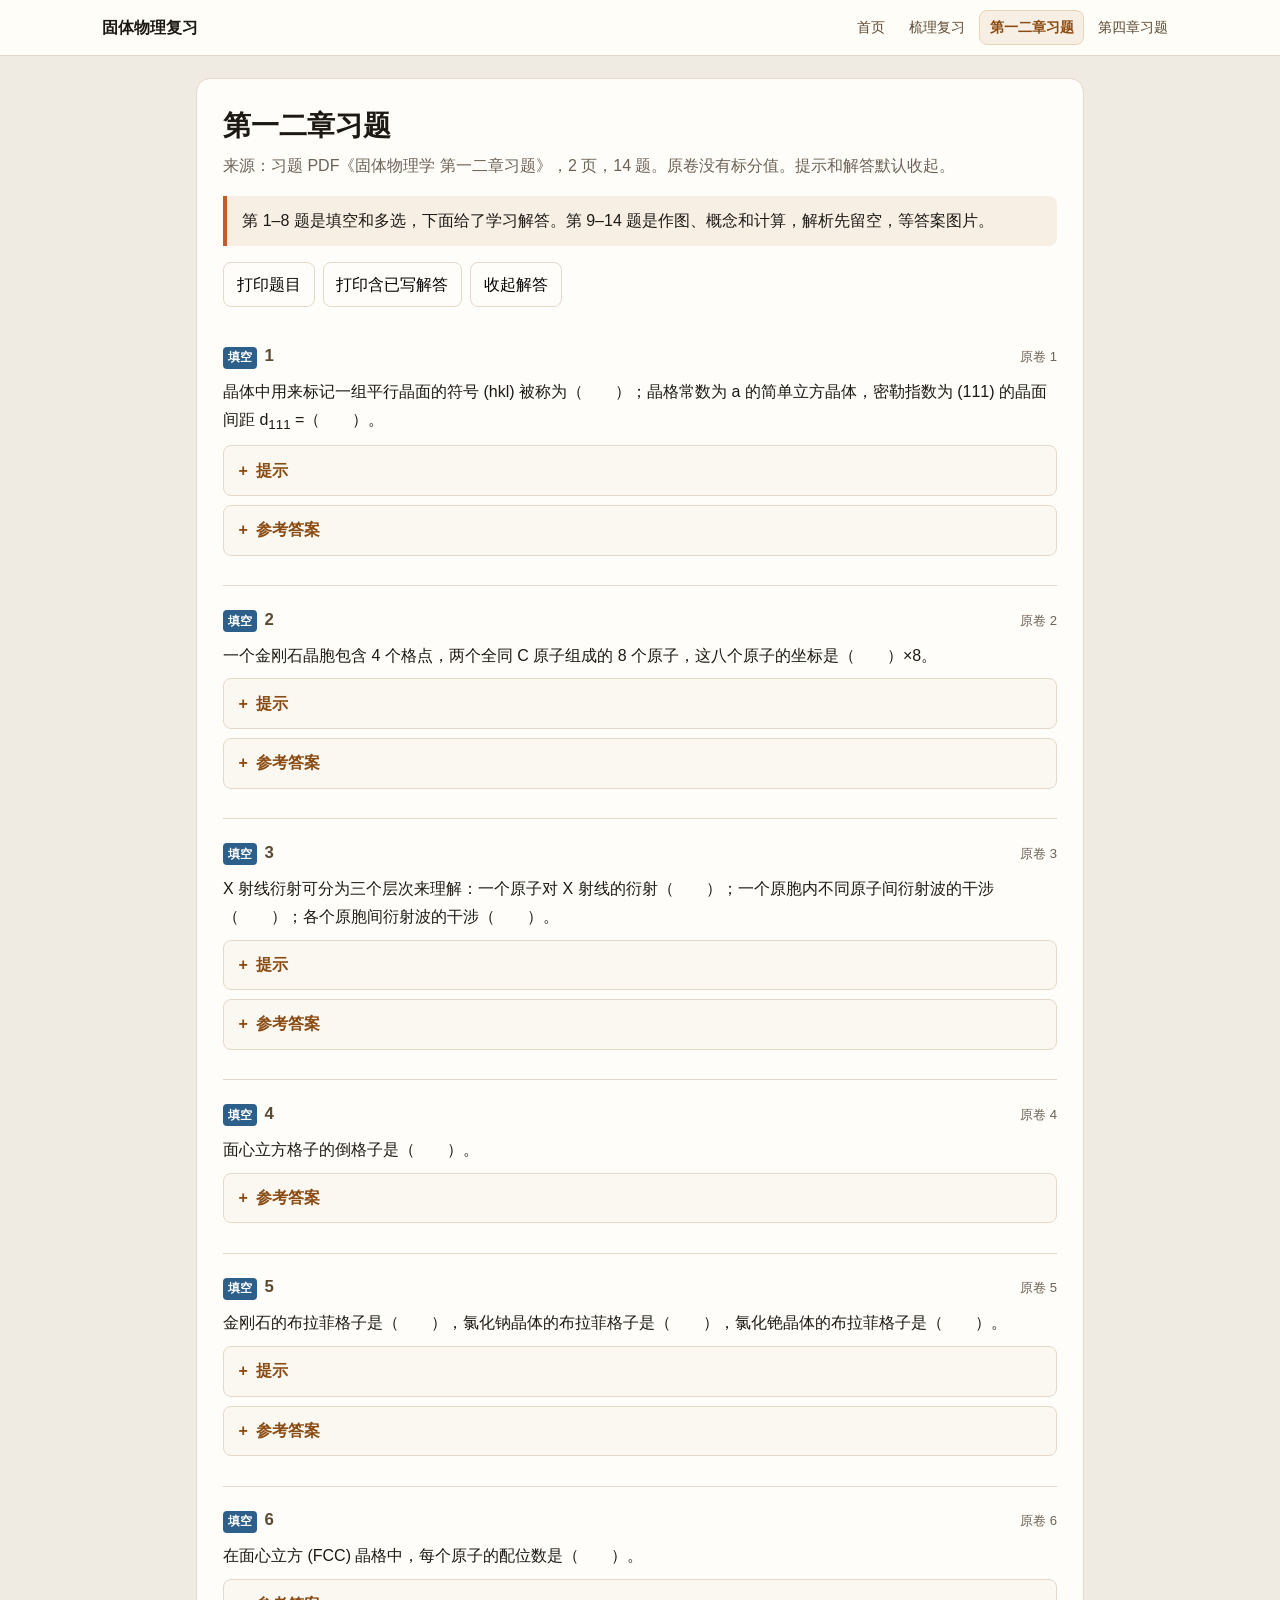
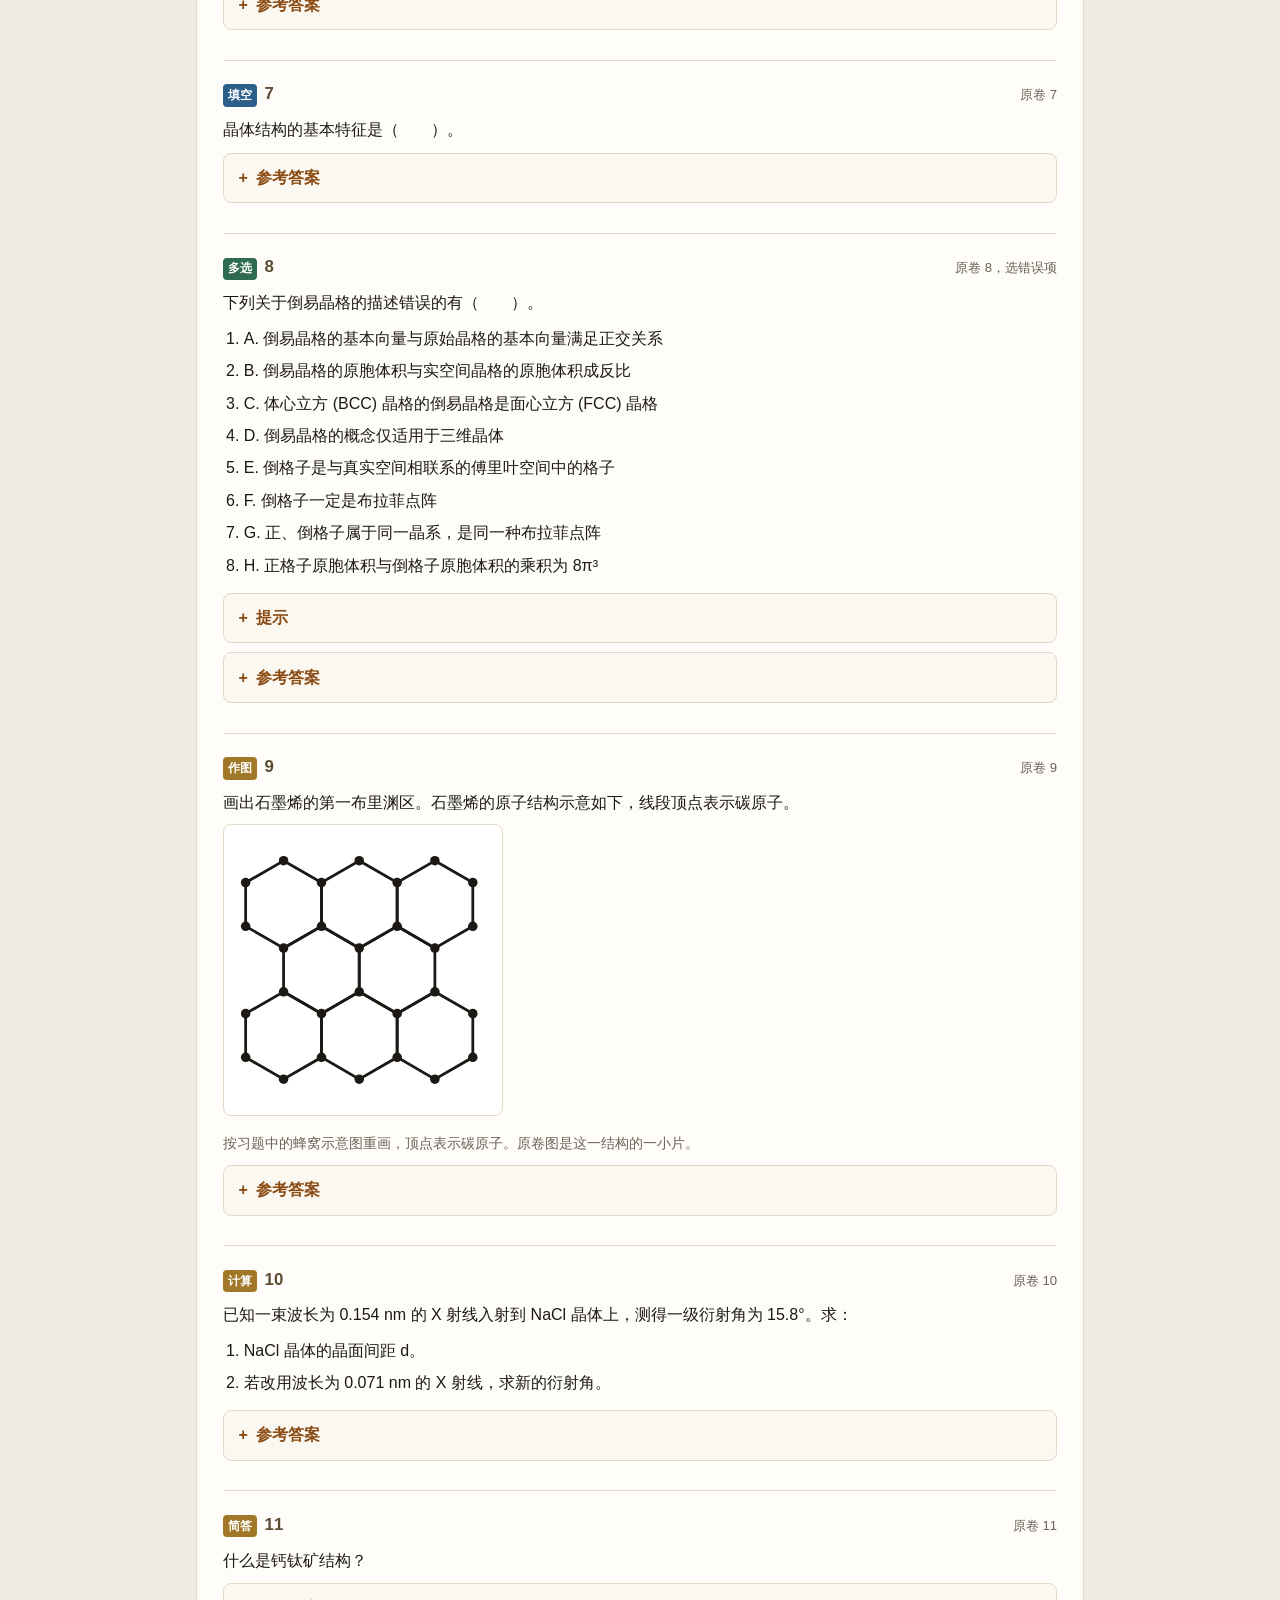
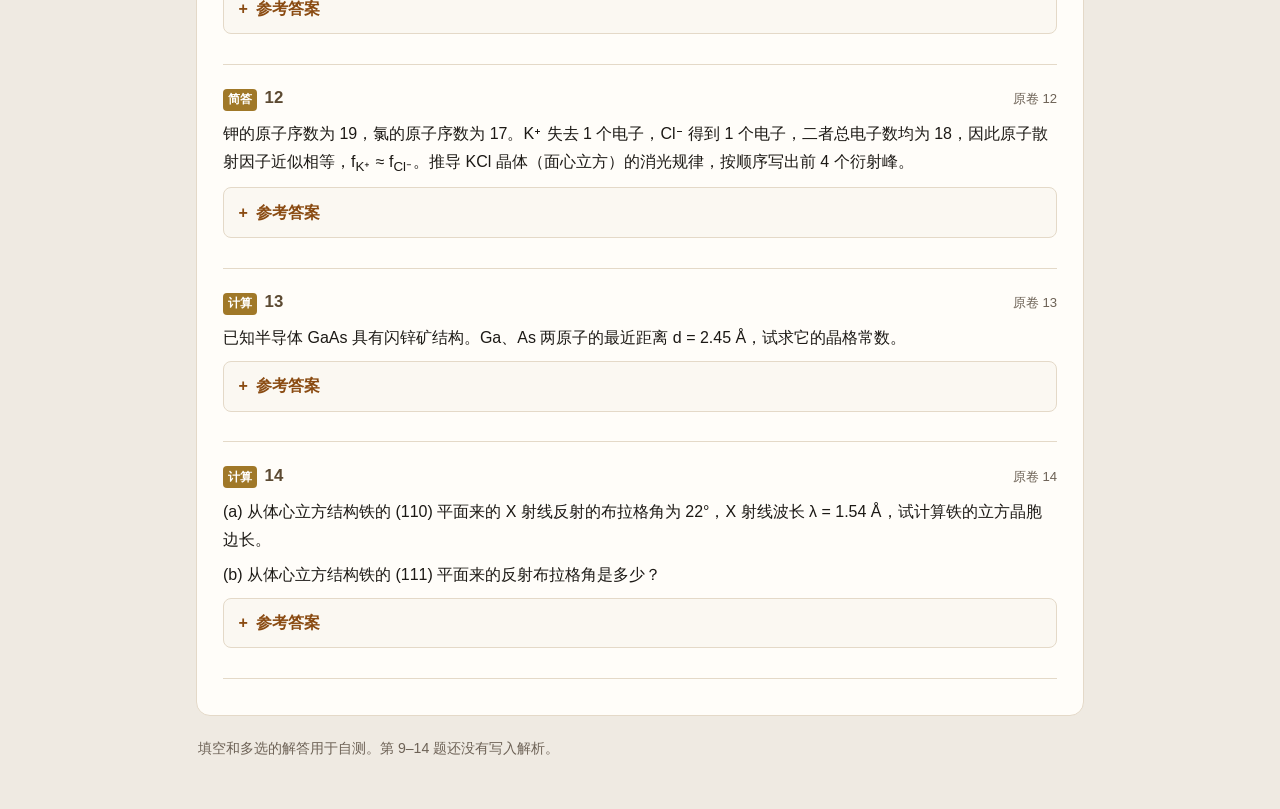
==== ex-ch12.html @ 38411bad "Add solid-state review notes and the transcribed exercise pages. Co-authored-by: Cursor <cursoragent" ====
<!DOCTYPE html>
<html lang="zh-CN">
<head>
  <meta charset="utf-8">
  <meta name="viewport" content="width=device-width, initial-scale=1">
  <title>第一二章习题 · 固体物理</title>
  <link rel="stylesheet" href="assets/site.css">
</head>
<body>
<header class="site-top" id="siteTop">
  <div class="site-top-inner">
    <a class="site-brand" href="index.html">固体物理复习</a>
    <button type="button" class="site-menu-btn" aria-expanded="false" aria-controls="siteLinks">菜单</button>
    <nav class="site-links" id="siteLinks" aria-label="站点导航">
      <a href="index.html" data-page="index.html">首页</a>
      <a href="review.html" data-page="review.html">梳理复习</a>
      <a href="ex-ch12.html" data-page="ex-ch12.html">第一二章习题</a>
      <a href="ex-ch4.html" data-page="ex-ch4.html">第四章习题</a>
    </nav>
  </div>
</header>
<main class="page">
  <article class="sheet">
    <h1>第一二章习题</h1>
    <p class="muted">来源：习题 PDF《固体物理学 第一二章习题》，2 页，14 题。原卷没有标分值。提示和解答默认收起。</p>
    <div class="note">第 1–8 题是填空和多选，下面给了学习解答。第 9–14 题是作图、概念和计算，解析先留空，等答案图片。</div>
    <div class="exam-actions">
      <button type="button" data-print="questions">打印题目</button>
      <button type="button" data-print="solutions">打印含已写解答</button>
      <button type="button" data-close-reveals>收起解答</button>
    </div>

    <section class="question" id="q1">
      <h3><span class="tag f">填空</span> 1 <small>原卷 1</small></h3>
      <p>晶体中用来标记一组平行晶面的符号 (hkl) 被称为（　　）；晶格常数为 a 的简单立方晶体，密勒指数为 (111) 的晶面间距 d<sub>111</sub> =（　　）。</p>
      <details class="reveal"><summary>提示</summary><div class="reveal-body"><p>立方晶面间距用晶格常数和三个指数的平方和。简单立方不要套面心、体心的消光条件。</p></div></details>
      <details class="reveal"><summary>参考答案</summary><div class="reveal-body">
        <p><strong>密勒指数；</strong> a/√3。</p>
        <p>立方晶胞中 d<sub>hkl</sub> = a / √(h²+k²+l²)。(111) 给出 d<sub>111</sub> = a/√3。第二章课件把倒格矢长度写成 |K<sub>h</sub>| = 2π/d，立方倒格子基矢大小为 2π/a，两者一致。</p>
        <p>依据：第二章 PDF 第 20、72 页；晶面指数名称见第 70 页要点。</p>
      </div></details>
    </section>

    <section class="question" id="q2">
      <h3><span class="tag f">填空</span> 2 <small>原卷 2</small></h3>
      <p>一个金刚石晶胞包含 4 个格点，两个全同 C 原子组成的 8 个原子，这八个原子的坐标是（　　）×8。</p>
      <details class="reveal"><summary>提示</summary><div class="reveal-body"><p>先写面心立方的 4 个阵点，再把每个阵点加上基元 (1/4, 1/4, 1/4)。坐标用晶格常数 a 作单位。</p></div></details>
      <details class="reveal"><summary>参考答案</summary><div class="reveal-body">
        <p>以立方晶胞边长 a 为单位：</p>
        <p class="eq">(0,0,0)，(0, 1/2, 1/2)，(1/2, 0, 1/2)，(1/2, 1/2, 0)，<br>(1/4, 1/4, 1/4)，(1/4, 3/4, 3/4)，(3/4, 1/4, 3/4)，(3/4, 3/4, 1/4)</p>
        <p>前四个是面心立方的 4 个格点，后四个是同一套格点各加上基元 (1/4, 1/4, 1/4)。顺序可以调换。课件写明金刚石晶胞含 8 个原子，布拉菲格子是面心立方。</p>
        <p>依据：第二章 PDF 第 61、64、70 页。</p>
      </div></details>
    </section>

    <section class="question" id="q3">
      <h3><span class="tag f">填空</span> 3 <small>原卷 3</small></h3>
      <p>X 射线衍射可分为三个层次来理解：一个原子对 X 射线的衍射（　　）；一个原胞内不同原子间衍射波的干涉（　　）；各个原胞间衍射波的干涉（　　）。</p>
      <details class="reveal"><summary>提示</summary><div class="reveal-body"><p>对照第二章后两节的标题：先是单个原子，再是原胞内部，最后才是整套格子是否满足衍射条件。</p></div></details>
      <details class="reveal"><summary>参考答案</summary><div class="reveal-body">
        <p><strong>原子散射因子；几何结构因子；劳厄条件（衍射条件）。</strong></p>
        <p>一个原子里电子云的相干散射归到原子散射因子。原胞里几个原子的相位差归到几何结构因子。只有散射波矢改变量等于某个倒格矢时，各原胞才干涉加强，这就是劳厄条件 k − k<sub>0</sub> = K<sub>h</sub>。</p>
        <p>依据：第二章 PDF 第 2、36–47、48 页起。</p>
      </div></details>
    </section>

    <section class="question" id="q4">
      <h3><span class="tag f">填空</span> 4 <small>原卷 4</small></h3>
      <p>面心立方格子的倒格子是（　　）。</p>
      <details class="reveal"><summary>参考答案</summary><div class="reveal-body">
        <p><strong>体心立方。</strong> 课件直接写：面心立方的倒格子是体心立方，第一布里渊区是截角八面体；反过来，体心立方的倒格子是面心立方。</p>
        <p>依据：第二章 PDF 第 15、32–33 页。</p>
      </div></details>
    </section>

    <section class="question" id="q5">
      <h3><span class="tag f">填空</span> 5 <small>原卷 5</small></h3>
      <p>金刚石的布拉菲格子是（　　），氯化钠晶体的布拉菲格子是（　　），氯化铯晶体的布拉菲格子是（　　）。</p>
      <details class="reveal"><summary>提示</summary><div class="reveal-body"><p>问的是平移格子，不是晶胞里有几种原子。氯化铯中心和顶角不是同一种离子。</p></div></details>
      <details class="reveal"><summary>参考答案</summary><div class="reveal-body">
        <p><strong>面心立方；面心立方；简单立方。</strong></p>
        <p>金刚石和闪锌矿的布拉菲格子都是面心立方，基元含两个原子。NaCl 课件标为面心立方型。CsCl 课件标为简单立方型：顶角一种离子、中心另一种离子，不能写成体心立方布拉菲格子。</p>
        <p>依据：第二章 PDF 第 61、70 页。</p>
      </div></details>
    </section>

    <section class="question" id="q6">
      <h3><span class="tag f">填空</span> 6 <small>原卷 6</small></h3>
      <p>在面心立方 (FCC) 晶格中，每个原子的配位数是（　　）。</p>
      <details class="reveal"><summary>参考答案</summary><div class="reveal-body">
        <p><strong>12。</strong> 要点清单把需要记住的配位数列为 12、8、6、4、3、2。面心立方最近邻是 12，体心立方是 8，简单立方是 6，金刚石是 4。</p>
        <p>依据：第二章 PDF 第 69 页。</p>
      </div></details>
    </section>

    <section class="question" id="q7">
      <h3><span class="tag f">填空</span> 7 <small>原卷 7</small></h3>
      <p>晶体结构的基本特征是（　　）。</p>
      <details class="reveal"><summary>参考答案</summary><div class="reveal-body">
        <p><strong>周期性</strong>（原子排列的长程有序）。课件要点把「晶格的周期性」单列，并把结构写成：晶体结构 = 布拉菲格子 + 基元。空里要填的特征是周期性；后一式是结构怎么拆，不代替这个空。</p>
        <p>依据：第二章 PDF 第 69 页。</p>
      </div></details>
    </section>

    <section class="question" id="q8">
      <h3><span class="tag c">多选</span> 8 <small>原卷 8，选错误项</small></h3>
      <p>下列关于倒易晶格的描述错误的有（　　）。</p>
      <ol class="opts">
        <li>A. 倒易晶格的基本向量与原始晶格的基本向量满足正交关系</li>
        <li>B. 倒易晶格的原胞体积与实空间晶格的原胞体积成反比</li>
        <li>C. 体心立方 (BCC) 晶格的倒易晶格是面心立方 (FCC) 晶格</li>
        <li>D. 倒易晶格的概念仅适用于三维晶体</li>
        <li>E. 倒格子是与真实空间相联系的傅里叶空间中的格子</li>
        <li>F. 倒格子一定是布拉菲点阵</li>
        <li>G. 正、倒格子属于同一晶系，是同一种布拉菲点阵</li>
        <li>H. 正格子原胞体积与倒格子原胞体积的乘积为 8π³</li>
      </ol>
      <details class="reveal"><summary>提示</summary><div class="reveal-body"><p>先用课件上的五条正倒格子关系把公式题排除，再看「只适用于三维」和「同一种布拉菲点阵」这两句。</p></div></details>
      <details class="reveal"><summary>参考答案</summary><div class="reveal-body">
        <p><strong>D、G。</strong></p>
        <ul>
          <li>A 按课件的说法是对的：两组基矢满足 a<sub>i</sub>·b<sub>j</sub> = 2π δ<sub>ij</sub>，课件称为正交归一关系。它不是要求每一对基矢都几何垂直。</li>
          <li>B 对。Ω* = (2π)³ / Ω，两者成反比。</li>
          <li>C 对。课件写明体心立方的倒格子是面心立方。</li>
          <li>D 错。课件画了一维链和二维正方格子、石墨烯的布里渊区，倒格子不限于三维。</li>
          <li>E 对。课件把倒格子说成晶格在波矢空间里的对应，并写成傅里叶变换关系。</li>
          <li>F 对。课件写每个倒格子都是倒空间里的布拉菲格子。</li>
          <li>G 错。正倒格子属于同一晶系，但布拉菲类型可以不同。面心和体心就互为倒格子，并不是同一种布拉菲点阵。</li>
          <li>H 对。(2π)³ = 8π³，和课件「原胞体积互为倒数，相差 (2π)³」是同一句话。</li>
        </ul>
        <p>依据：第二章 PDF 第 13–18、23–34、72 页。</p>
      </div></details>
    </section>

    <section class="question" id="q9">
      <h3><span class="tag s">作图</span> 9 <small>原卷 9</small></h3>
      <p>画出石墨烯的第一布里渊区。石墨烯的原子结构示意如下，线段顶点表示碳原子。</p>
      <svg class="honeycomb" viewBox="0 0 140 146" role="img" aria-label="蜂窝状碳原子网络示意，顶点是碳原子">
        <g fill="none" stroke="#1c1915" stroke-width="1.4">
          <path d="M30 18 L49.1 29 L49.1 51 L30 62 L10.9 51 L10.9 29 Z"/>
          <path d="M68.1 18 L87.2 29 L87.2 51 L68.1 62 L49.1 51 L49.1 29 Z"/>
          <path d="M106.2 18 L125.3 29 L125.3 51 L106.2 62 L87.2 51 L87.2 29 Z"/>
          <path d="M49.1 51 L68.1 62 L68.1 84 L49.1 95 L30 84 L30 62 Z"/>
          <path d="M87.2 51 L106.2 62 L106.2 84 L87.2 95 L68.1 84 L68.1 62 Z"/>
          <path d="M30 84 L49.1 95 L49.1 117 L30 128 L10.9 117 L10.9 95 Z"/>
          <path d="M68.1 84 L87.2 95 L87.2 117 L68.1 128 L49.1 117 L49.1 95 Z"/>
          <path d="M106.2 84 L125.3 95 L125.3 117 L106.2 128 L87.2 117 L87.2 95 Z"/>
        </g>
        <g fill="#1c1915">
          <circle cx="30" cy="18" r="2.4"/><circle cx="68.1" cy="18" r="2.4"/><circle cx="106.2" cy="18" r="2.4"/>
          <circle cx="10.9" cy="29" r="2.4"/><circle cx="49.1" cy="29" r="2.4"/><circle cx="87.2" cy="29" r="2.4"/><circle cx="125.3" cy="29" r="2.4"/>
          <circle cx="10.9" cy="51" r="2.4"/><circle cx="49.1" cy="51" r="2.4"/><circle cx="87.2" cy="51" r="2.4"/><circle cx="125.3" cy="51" r="2.4"/>
          <circle cx="30" cy="62" r="2.4"/><circle cx="68.1" cy="62" r="2.4"/><circle cx="106.2" cy="62" r="2.4"/>
          <circle cx="30" cy="84" r="2.4"/><circle cx="68.1" cy="84" r="2.4"/><circle cx="106.2" cy="84" r="2.4"/>
          <circle cx="10.9" cy="95" r="2.4"/><circle cx="49.1" cy="95" r="2.4"/><circle cx="87.2" cy="95" r="2.4"/><circle cx="125.3" cy="95" r="2.4"/>
          <circle cx="10.9" cy="117" r="2.4"/><circle cx="49.1" cy="117" r="2.4"/><circle cx="87.2" cy="117" r="2.4"/><circle cx="125.3" cy="117" r="2.4"/>
          <circle cx="30" cy="128" r="2.4"/><circle cx="68.1" cy="128" r="2.4"/><circle cx="106.2" cy="128" r="2.4"/>
        </g>
      </svg>
      <p class="cap">按习题中的蜂窝示意图重画，顶点表示碳原子。原卷图是这一结构的一小片。</p>
      <details class="reveal"><summary>参考答案</summary><div class="reveal-body"><p class="pending">作图题的解析先留空。你提供答案图片后，再识别并补上第一布里渊区的画法。</p></div></details>
    </section>

    <section class="question" id="q10">
      <h3><span class="tag s">计算</span> 10 <small>原卷 10</small></h3>
      <p>已知一束波长为 0.154 nm 的 X 射线入射到 NaCl 晶体上，测得一级衍射角为 15.8°。求：</p>
      <ol>
        <li>NaCl 晶体的晶面间距 d。</li>
        <li>若改用波长为 0.071 nm 的 X 射线，求新的衍射角。</li>
      </ol>
      <details class="reveal"><summary>参考答案</summary><div class="reveal-body"><p class="pending">简答和计算的解析先留空，等答案图片。</p></div></details>
    </section>

    <section class="question" id="q11">
      <h3><span class="tag s">简答</span> 11 <small>原卷 11</small></h3>
      <p>什么是钙钛矿结构？</p>
      <details class="reveal"><summary>参考答案</summary><div class="reveal-body"><p class="pending">简答解析先留空，等答案图片。要点清单里只把钙钛矿列为需要掌握的结构名称，见梳理复习里的第一、二章清单。</p></div></details>
    </section>

    <section class="question" id="q12">
      <h3><span class="tag s">简答</span> 12 <small>原卷 12</small></h3>
      <p>钾的原子序数为 19，氯的原子序数为 17。K⁺ 失去 1 个电子，Cl⁻ 得到 1 个电子，二者总电子数均为 18，因此原子散射因子近似相等，f<sub>K⁺</sub> ≈ f<sub>Cl⁻</sub>。推导 KCl 晶体（面心立方）的消光规律，按顺序写出前 4 个衍射峰。</p>
      <details class="reveal"><summary>参考答案</summary><div class="reveal-body"><p class="pending">推导题解析先留空，等答案图片。</p></div></details>
    </section>

    <section class="question" id="q13">
      <h3><span class="tag s">计算</span> 13 <small>原卷 13</small></h3>
      <p>已知半导体 GaAs 具有闪锌矿结构。Ga、As 两原子的最近距离 d = 2.45 Å，试求它的晶格常数。</p>
      <details class="reveal"><summary>参考答案</summary><div class="reveal-body"><p class="pending">计算解析先留空，等答案图片。</p></div></details>
    </section>

    <section class="question" id="q14">
      <h3><span class="tag s">计算</span> 14 <small>原卷 14</small></h3>
      <p>(a) 从体心立方结构铁的 (110) 平面来的 X 射线反射的布拉格角为 22°，X 射线波长 λ = 1.54 Å，试计算铁的立方晶胞边长。</p>
      <p>(b) 从体心立方结构铁的 (111) 平面来的反射布拉格角是多少？</p>
      <details class="reveal"><summary>参考答案</summary><div class="reveal-body"><p class="pending">计算解析先留空，等答案图片。</p></div></details>
    </section>
  </article>
</main>
<footer class="site-footer">填空和多选的解答用于自测。第 9–14 题还没有写入解析。</footer>
<script src="assets/site.js"></script>
</body>
</html>
---- assets/site.css ----
:root {
  color-scheme: light;
  --bg: #efeae2;
  --paper: #fffdf9;
  --ink: #1c1915;
  --muted: #6d6256;
  --line: #e4d9c8;
  --accent: #8a4b12;
  --nav-h: 56px;
}

*,
*::before,
*::after { box-sizing: border-box; }

html { scroll-behavior: smooth; }

body {
  margin: 0;
  background: var(--bg);
  color: var(--ink);
  font-family: "Microsoft YaHei", "PingFang SC", "Noto Sans SC", "Hiragino Sans GB", sans-serif;
  line-height: 1.75;
  padding-top: var(--nav-h);
}

a { color: var(--accent); }
img { max-width: 100%; height: auto; }

.site-top {
  position: fixed;
  inset: 0 0 auto 0;
  z-index: 20;
  height: var(--nav-h);
  background: rgba(255, 253, 249, 0.96);
  border-bottom: 1px solid var(--line);
  backdrop-filter: blur(8px);
}

.site-top-inner {
  max-width: 1100px;
  margin: 0 auto;
  height: 100%;
  display: flex;
  align-items: center;
  gap: 8px;
  padding: 0 12px;
}

.site-brand {
  margin-right: auto;
  color: var(--ink);
  font-weight: 700;
  text-decoration: none;
  white-space: nowrap;
}

.site-links { display: flex; gap: 4px; flex-wrap: wrap; justify-content: flex-end; }
.site-links a {
  color: #5c4a32;
  text-decoration: none;
  font-size: 0.88rem;
  padding: 0.3em 0.65em;
  border-radius: 8px;
  border: 1px solid transparent;
}
.site-links a:hover,
.site-links a:focus-visible { background: #f7f1e7; outline: none; }
.site-links a.is-active {
  background: #f8efe4;
  border-color: #e8d4b8;
  color: var(--accent);
  font-weight: 650;
}

.site-menu-btn {
  display: none;
  border: 1px solid var(--line);
  background: var(--paper);
  border-radius: 8px;
  padding: 0.35em 0.7em;
  font: inherit;
  cursor: pointer;
}

.site-footer {
  max-width: 920px;
  margin: 0 auto;
  padding: 8px 18px 48px;
  color: var(--muted);
  font-size: 0.88rem;
}

.hub { max-width: 820px; margin: 0 auto; padding: 28px 16px 48px; }
.hub-card, .sheet {
  background: var(--paper);
  border: 1px solid var(--line);
  border-radius: 14px;
  padding: 28px 26px 36px;
}
.hub h1, .sheet h1 { margin: 0 0 0.4rem; font-size: clamp(1.35rem, 4vw, 1.75rem); line-height: 1.35; }
.lead, .muted { color: var(--muted); }
.hub-grid { display: grid; gap: 12px; margin-top: 1.2rem; }
@media (min-width: 640px) { .hub-grid { grid-template-columns: 1fr 1fr; } }
.hub-link {
  display: block;
  text-decoration: none;
  color: inherit;
  background: #fff;
  border: 1px solid var(--line);
  border-radius: 12px;
  padding: 1rem 1.1rem;
}
.hub-link:hover { border-color: #d4b896; background: #fbf6ea; }
.hub-link strong { display: block; color: var(--accent); margin-bottom: 0.25rem; }
.hub-link span { color: var(--muted); font-size: 0.92rem; }
.note {
  margin: 1rem 0;
  padding: 0.7em 0.95em;
  background: #f8efe4;
  border-left: 4px solid #c45c26;
  border-radius: 0 8px 8px 0;
}
.soft {
  margin: 1rem 0;
  padding: 0.7em 0.95em;
  background: #f7f1e7;
  border-left: 4px solid #c4a574;
  border-radius: 0 8px 8px 0;
}

.page { max-width: 920px; margin: 0 auto; padding: 22px 16px 12px; }
.sheet h2 {
  font-size: 1.22rem;
  margin: 1.6em 0 0.45em;
  padding-bottom: 0.25em;
  border-bottom: 1px solid var(--line);
}
.sheet h3 { font-size: 1.05rem; margin: 1.2em 0 0.35em; color: #5c4a32; }
.sheet p { margin: 0.45em 0; }
.sheet ul, .sheet ol { margin: 0.4em 0 0.8em; padding-left: 1.3em; }
.sheet li { margin: 0.28em 0; }
.toc { display: flex; flex-wrap: wrap; gap: 8px; margin: 0.8em 0 1.2em; }
.toc a {
  text-decoration: none;
  background: #fff;
  border: 1px solid var(--line);
  border-radius: 999px;
  padding: 0.15em 0.75em;
  font-size: 0.9rem;
}
[id] { scroll-margin-top: 72px; }
.eq {
  overflow-x: auto;
  margin: 0.45em 0;
  padding: 0.35em 0.7em;
  background: #fbf8f2;
  border-radius: 8px;
  font-family: "Cambria Math", "STIX Two Math", "Times New Roman", serif;
}
table { border-collapse: collapse; width: 100%; font-size: 0.92rem; margin: 0.6em 0 1em; }
th, td { border-bottom: 1px solid var(--line); padding: 0.55em 0.65em; text-align: left; vertical-align: top; }
th { background: #f7f1e7; color: #5c4a32; }
.table-scroll { overflow-x: auto; }

.exam-actions { display: flex; gap: 8px; flex-wrap: wrap; margin: 0.8em 0 1em; }
.exam-actions button {
  font: inherit;
  border: 1px solid var(--line);
  background: var(--paper);
  border-radius: 8px;
  padding: 0.45em 0.8em;
  cursor: pointer;
}
.question { padding: 1.15em 0 1.3em; border-bottom: 1px solid var(--line); }
.question h3 { display: flex; gap: 8px; align-items: baseline; margin: 0 0 0.45em; }
.question h3 small { margin-left: auto; color: var(--muted); font-weight: 400; font-size: 0.82rem; white-space: nowrap; }
.tag {
  display: inline-block;
  color: #fff;
  border-radius: 4px;
  font-size: 0.75rem;
  padding: 0.05em 0.4em;
  font-weight: 650;
}
.tag.f { background: #2c5f8a; }
.tag.c { background: #2f6b4f; }
.tag.s { background: #a07828; }
.opts { margin: 0.4em 0 0.6em; padding-left: 1.2em; }
.reveal {
  border: 1px solid var(--line);
  border-radius: 8px;
  margin: 0.55em 0;
  background: #fbf8f2;
}
.reveal summary {
  cursor: pointer;
  padding: 0.65em 0.9em;
  color: var(--accent);
  font-weight: 650;
  list-style: none;
}
.reveal summary::-webkit-details-marker { display: none; }
.reveal summary::before { content: "+"; display: inline-block; width: 1.1em; }
.reveal[open] > summary::before { content: "−"; }
.reveal[open] > summary { border-bottom: 1px solid var(--line); }
.reveal-body { padding: 0.35em 1em 0.85em; background: #fffdf9; }
.pending { color: var(--muted); }
.figure { margin: 0.6em 0; }
.figure img { max-width: 420px; background: #fff; border: 1px solid var(--line); border-radius: 8px; }
.honeycomb { width: min(100%, 280px); height: auto; background: #fff; border: 1px solid var(--line); border-radius: 8px; }
.cap { color: var(--muted); font-size: 0.88rem; margin-top: 0.25em; }

@media (max-width: 860px) {
  .site-menu-btn { display: inline-block; }
  .site-links {
    display: none;
    position: absolute;
    top: var(--nav-h);
    left: 0;
    right: 0;
    background: var(--paper);
    border-bottom: 1px solid var(--line);
    flex-direction: column;
    padding: 8px 12px 12px;
  }
  .site-top.open .site-links { display: flex; }
  .hub-card, .sheet { padding: 20px 16px 28px; }
}

@media print {
  body { padding: 0; background: #fff; }
  .site-top, .site-footer, .exam-actions, .toc { display: none !important; }
  .hub, .page { max-width: none; padding: 0; }
  .hub-card, .sheet { border: 0; padding: 0; }
  .reveal { display: none !important; }
  body.print-solutions .reveal { display: block !important; }
  .reveal-body { display: block; }
}
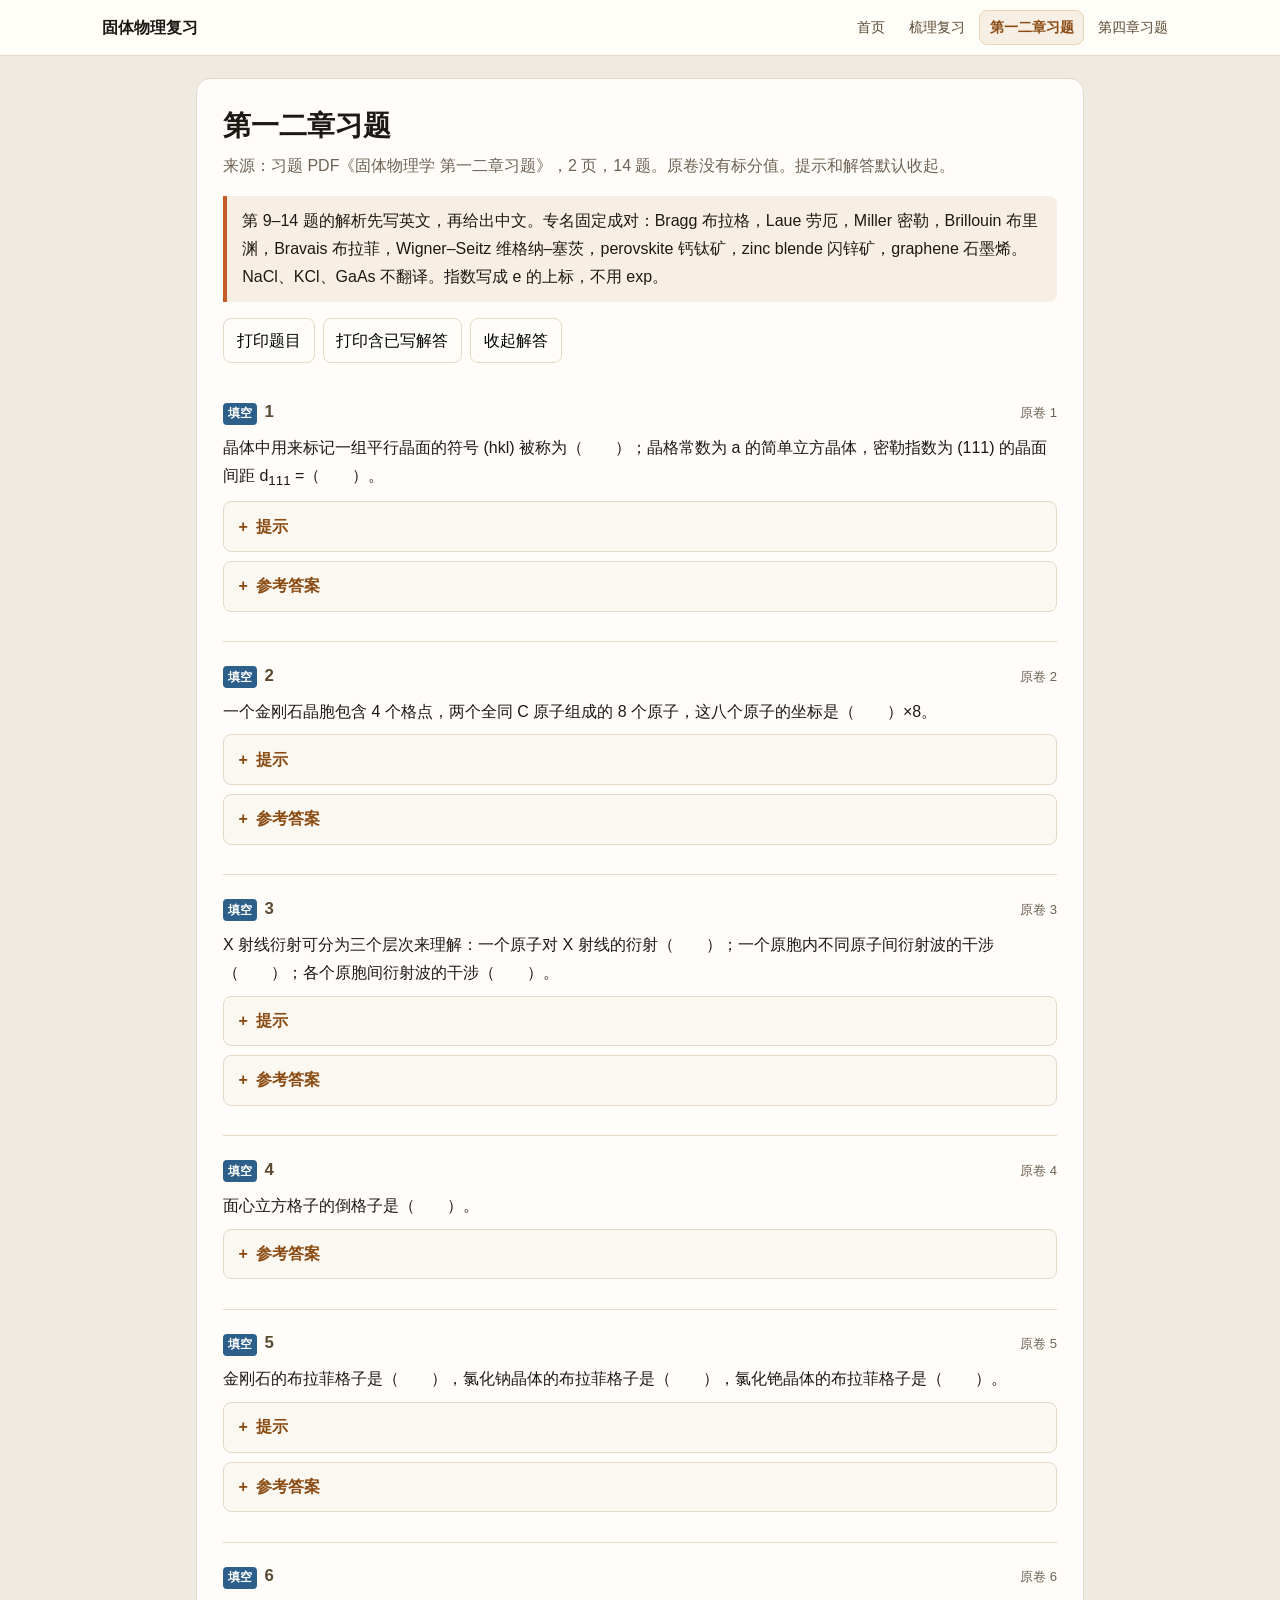
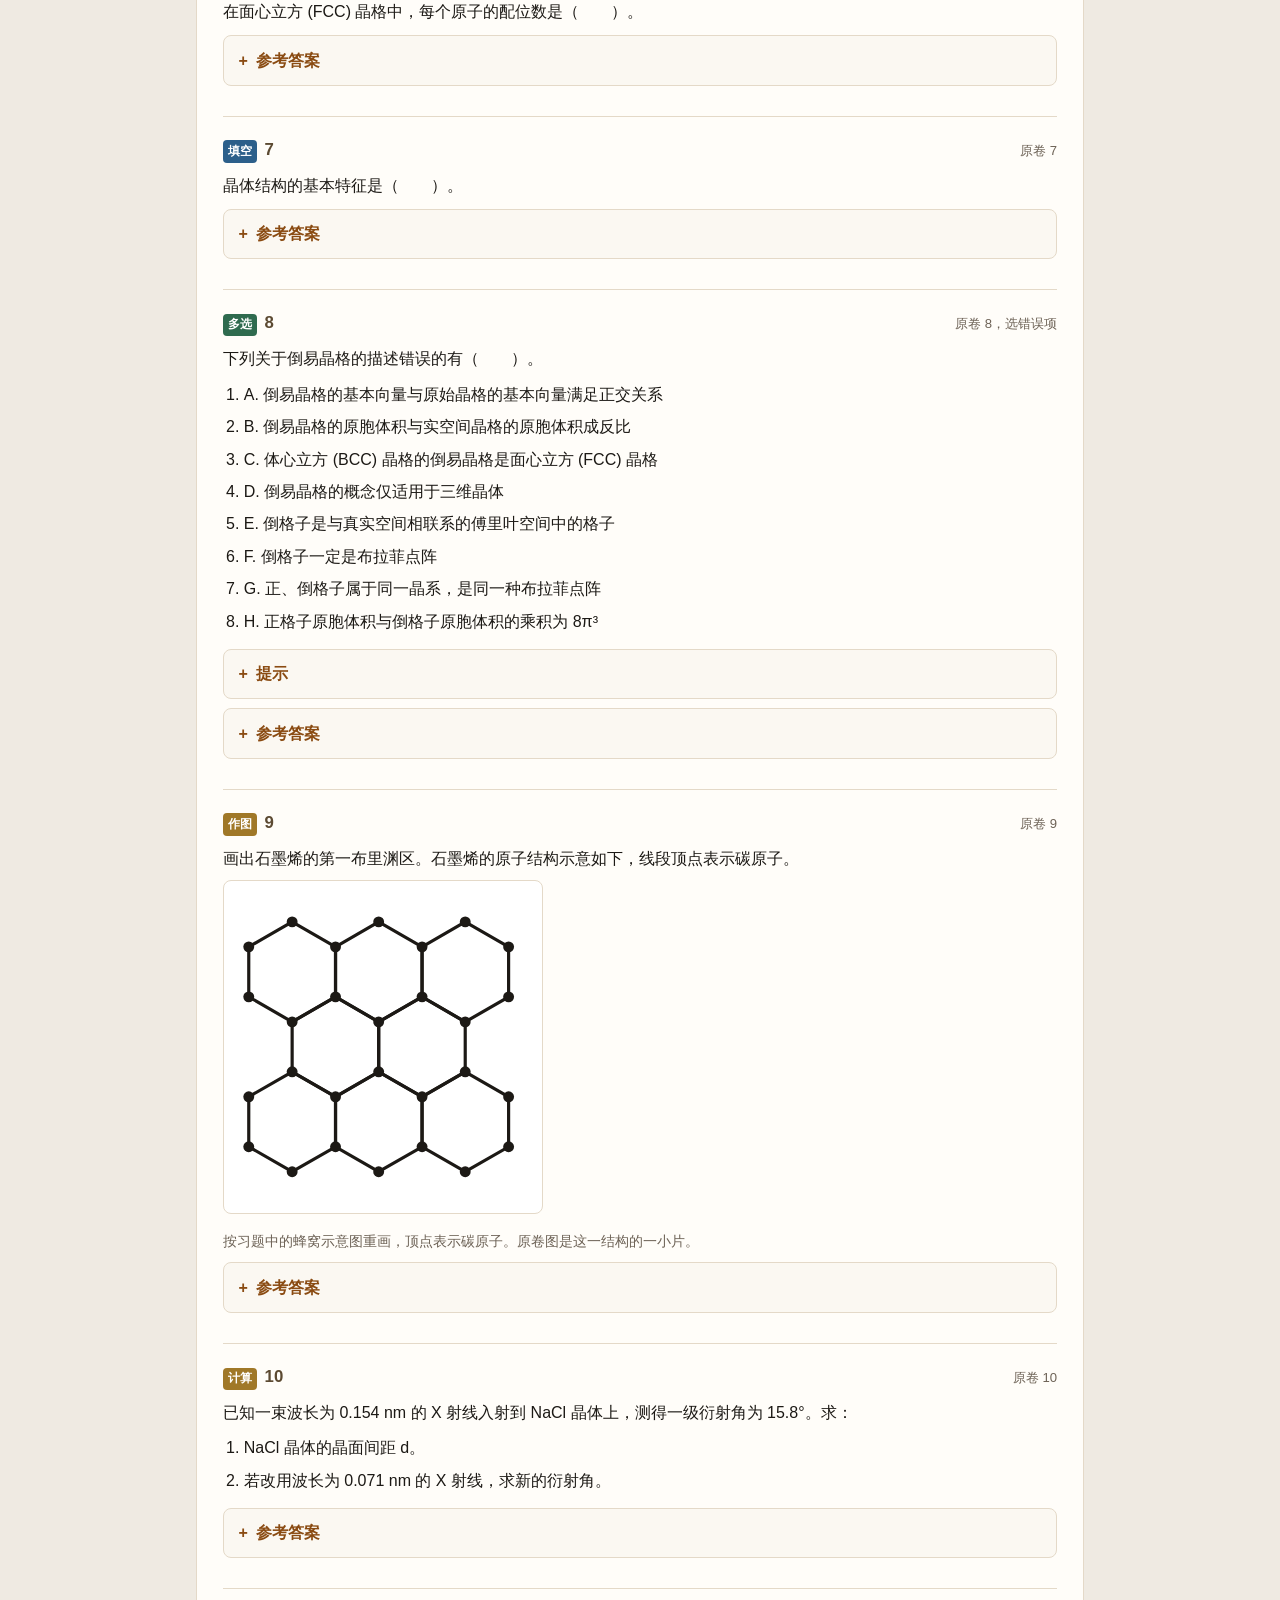
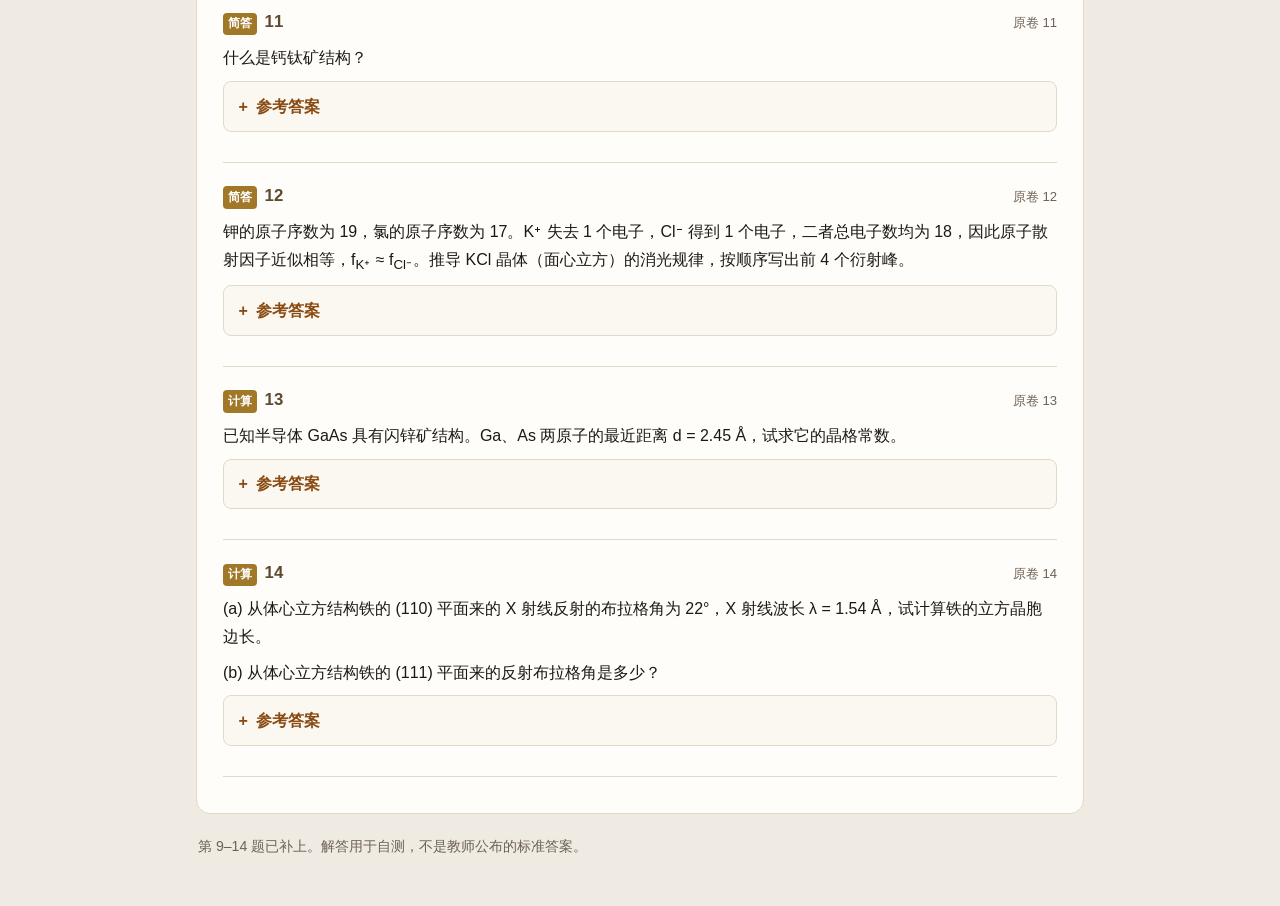
==== commit 52575a91: "Add bilingual solutions for the remaining solid-state exercises. Co-authored-by: Cursor <cursoragent" ====
--- a/ex-ch12.html
+++ b/ex-ch12.html
@@ -23,7 +23,7 @@
   <article class="sheet">
     <h1>第一二章习题</h1>
     <p class="muted">来源：习题 PDF《固体物理学 第一二章习题》，2 页，14 题。原卷没有标分值。提示和解答默认收起。</p>
-    <div class="note">第 1–8 题是填空和多选，下面给了学习解答。第 9–14 题是作图、概念和计算，解析先留空，等答案图片。</div>
+    <div class="note">第 9–14 题的解析先写英文，再给出中文。专名固定成对：Bragg 布拉格，Laue 劳厄，Miller 密勒，Brillouin 布里渊，Bravais 布拉菲，Wigner–Seitz 维格纳–塞茨，perovskite 钙钛矿，zinc blende 闪锌矿，graphene 石墨烯。NaCl、KCl、GaAs 不翻译。指数写成 e 的上标，不用 exp。</div>
     <div class="exam-actions">
       <button type="button" data-print="questions">打印题目</button>
       <button type="button" data-print="solutions">打印含已写解答</button>
@@ -158,7 +158,42 @@
         </g>
       </svg>
       <p class="cap">按习题中的蜂窝示意图重画，顶点表示碳原子。原卷图是这一结构的一小片。</p>
-      <details class="reveal"><summary>参考答案</summary><div class="reveal-body"><p class="pending">作图题的解析先留空。你提供答案图片后，再识别并补上第一布里渊区的画法。</p></div></details>
+      <details class="reveal"><summary>参考答案</summary><div class="reveal-body">
+<svg class="bz-fig" viewBox="0 0 240 220" role="img" aria-label="第一布里渊区：正六边形，中心是 Γ，顶点是 K，边中点是 M">
+  <path d="M196.0 108.0 L158.0 173.8 L82.0 173.8 L44.0 108.0 L82.0 42.2 L158.0 42.2 Z" fill="#fbf6ea" stroke="#1c1915" stroke-width="1.6"/>
+  <circle cx="120" cy="108" r="2.4" fill="#8a4b12"/>
+  <text x="126" y="102" font-size="13" fill="#8a4b12">Γ</text>
+  <circle cx="196.0" cy="108.0" r="2.4" fill="#1c1915"/>
+  <text x="202.0" y="112.0" font-size="13">K</text>
+  <circle cx="177.0" cy="140.9" r="2.4" fill="#1c1915"/>
+  <text x="183.0" y="136.9" font-size="13">M</text>
+</svg>
+<p class="cap">按课件的坐标轴画出的第一布里渊区。Γ 在中心，K 在顶点，M 在边的中点。实空间的六角和这个六边形相差 30°。</p>
+<div class="bilingual"><p class="lang-label">English</p><div class="en"><p>The honeycomb is not itself a Bravais lattice. The slides treat graphene as a two-dimensional triangular lattice, which they also call the simple hexagonal lattice. The primitive cell is the rhombus, or parallelogram, not one hexagon. Each primitive cell contains two carbon atoms.</p>
+<p>Let <span class="math-inline"><math xmlns="http://www.w3.org/1998/Math/MathML" display="inline"><mrow><mi>d</mi></mrow></math></span> be the carbon–carbon distance. The primitive vectors on the slide are</p>
+<div class="math-display"><math xmlns="http://www.w3.org/1998/Math/MathML" display="block"><mrow><mover><mi>a</mi><mo stretchy="true">&#x02192;</mo></mover><mo>&#x0003D;</mo><msqrt><mrow><mn>3</mn></mrow></msqrt><mspace width="0.167em" /><mi>d</mi><mspace width="0.167em" /><mover accent="true"><mi>i</mi><mo>&#x0005E;</mo></mover></mrow></math></div>
+<div class="math-display"><math xmlns="http://www.w3.org/1998/Math/MathML" display="block"><mrow><mover><mi>b</mi><mo stretchy="true">&#x02192;</mo></mover><mo>&#x0003D;</mo><msqrt><mrow><mn>3</mn></mrow></msqrt><mspace width="0.167em" /><mi>d</mi><mrow><mo stretchy="true" fence="true" form="prefix">&#x00028;</mo><mfrac><mn>1</mn><mn>2</mn></mfrac><mover accent="true"><mi>i</mi><mo>&#x0005E;</mo></mover><mo>&#x0002B;</mo><mfrac><mrow><msqrt><mrow><mn>3</mn></mrow></msqrt></mrow><mrow><mn>2</mn></mrow></mfrac><mover accent="true"><mi>j</mi><mo>&#x0005E;</mo></mover><mo stretchy="true" fence="true" form="postfix">&#x00029;</mo></mrow></mrow></math></div>
+<p>so <span class="math-inline"><math xmlns="http://www.w3.org/1998/Math/MathML" display="inline"><mrow><mo stretchy="false">&#x0007C;</mo><mover><mi>a</mi><mo stretchy="true">&#x02192;</mo></mover><mo stretchy="false">&#x0007C;</mo><mo>&#x0003D;</mo><mo stretchy="false">&#x0007C;</mo><mover><mi>b</mi><mo stretchy="true">&#x02192;</mo></mover><mo stretchy="false">&#x0007C;</mo><mo>&#x0003D;</mo><msqrt><mrow><mn>3</mn></mrow></msqrt><mspace width="0.167em" /><mi>d</mi></mrow></math></span> and the angle between them is 60°. The reciprocal vectors on the same slide are</p>
+<div class="math-display"><math xmlns="http://www.w3.org/1998/Math/MathML" display="block"><mrow><msup><mover><mi>a</mi><mo stretchy="true">&#x02192;</mo></mover><mrow><mo>&#x0002A;</mo></mrow></msup><mo>&#x0003D;</mo><mfrac><mrow><mn>2</mn><mi>&#x003C0;</mi></mrow><mrow><mn>3</mn><mi>d</mi></mrow></mfrac><mo stretchy="false">&#x00028;</mo><msqrt><mrow><mn>3</mn></mrow></msqrt><mspace width="0.167em" /><mover accent="true"><mi>i</mi><mo>&#x0005E;</mo></mover><mo>&#x02212;</mo><mover accent="true"><mi>j</mi><mo>&#x0005E;</mo></mover><mo stretchy="false">&#x00029;</mo></mrow></math></div>
+<div class="math-display"><math xmlns="http://www.w3.org/1998/Math/MathML" display="block"><mrow><msup><mover><mi>b</mi><mo stretchy="true">&#x02192;</mo></mover><mrow><mo>&#x0002A;</mo></mrow></msup><mo>&#x0003D;</mo><mfrac><mrow><mn>4</mn><mi>&#x003C0;</mi></mrow><mrow><mn>3</mn><mi>d</mi></mrow></mfrac><mover accent="true"><mi>j</mi><mo>&#x0005E;</mo></mover></mrow></math></div>
+<p>Both have length <span class="math-inline"><math xmlns="http://www.w3.org/1998/Math/MathML" display="inline"><mrow><mn>4</mn><mi>&#x003C0;</mi><mo>&#x0002F;</mo><mo stretchy="false">&#x00028;</mo><mn>3</mn><mi>d</mi><mo stretchy="false">&#x00029;</mo></mrow></math></span>, and the angle between them is 120°. They satisfy <span class="math-inline"><math xmlns="http://www.w3.org/1998/Math/MathML" display="inline"><mrow><msub><mover><mi>a</mi><mo stretchy="true">&#x02192;</mo></mover><mi>i</mi></msub><mo>&#x000B7;</mo><msub><mover><mi>b</mi><mo stretchy="true">&#x02192;</mo></mover><mi>j</mi></msub><mo>&#x0003D;</mo><mn>2</mn><mi>&#x003C0;</mi><msub><mi>&#x003B4;</mi><mrow><mi>i</mi><mi>j</mi></mrow></msub></mrow></math></span>. The reciprocal lattice is triangular again, rotated by 30° from the direct lattice. That is the relation the slides state for the simple hexagonal lattice.</p>
+<p>The first Brillouin zone is the Wigner–Seitz cell of this reciprocal lattice: the set of points that can be reached from the origin without crossing a perpendicular bisector of a reciprocal-lattice vector. Here that cell is a regular hexagon. With these axes the corners, the K points, point horizontally, and the edge centers, the M points, lie along the shortest reciprocal vectors.</p>
+<p>The distances are half a shortest reciprocal vector out to M, and longer out to K:</p>
+<div class="math-display"><math xmlns="http://www.w3.org/1998/Math/MathML" display="block"><mrow><mo stretchy="false">&#x0007C;</mo><mi>&#x00393;</mi><mi>M</mi><mo stretchy="false">&#x0007C;</mo><mo>&#x0003D;</mo><mfrac><mrow><mn>2</mn><mi>&#x003C0;</mi></mrow><mrow><mn>3</mn><mi>d</mi></mrow></mfrac><mo>&#x0002C;</mo><mspace width="2em" /><mo stretchy="false">&#x0007C;</mo><mi>&#x00393;</mi><mi>K</mi><mo stretchy="false">&#x0007C;</mo><mo>&#x0003D;</mo><mfrac><mrow><mn>4</mn><mi>&#x003C0;</mi></mrow><mrow><mn>3</mn><mi>a</mi></mrow></mfrac><mo>&#x0003D;</mo><mfrac><mrow><mn>4</mn><mi>&#x003C0;</mi></mrow><mrow><mn>3</mn><msqrt><mrow><mn>3</mn></mrow></msqrt><mspace width="0.167em" /><mi>d</mi></mrow></mfrac></mrow></math></div>
+<p>where <span class="math-inline"><math xmlns="http://www.w3.org/1998/Math/MathML" display="inline"><mrow><mi>a</mi><mo>&#x0003D;</mo><mo stretchy="false">&#x0007C;</mo><mover><mi>a</mi><mo stretchy="true">&#x02192;</mo></mover><mo stretchy="false">&#x0007C;</mo><mo>&#x0003D;</mo><msqrt><mrow><mn>3</mn></mrow></msqrt><mspace width="0.167em" /><mi>d</mi></mrow></math></span>.</p></div><p class="lang-label">中文</p><div class="zh"><p>蜂窝本身不是布拉菲格子。课件把石墨烯看成二维三角格子，也叫简单六角格子。原胞是菱形，也就是平行四边形，不是一个六边形。每个原胞里有两个碳原子。</p>
+<p>设碳—碳间距为 <span class="math-inline"><math xmlns="http://www.w3.org/1998/Math/MathML" display="inline"><mrow><mi>d</mi></mrow></math></span>。课件写出的正格子基矢是</p>
+<div class="math-display"><math xmlns="http://www.w3.org/1998/Math/MathML" display="block"><mrow><mover><mi>a</mi><mo stretchy="true">&#x02192;</mo></mover><mo>&#x0003D;</mo><msqrt><mrow><mn>3</mn></mrow></msqrt><mspace width="0.167em" /><mi>d</mi><mspace width="0.167em" /><mover accent="true"><mi>i</mi><mo>&#x0005E;</mo></mover></mrow></math></div>
+<div class="math-display"><math xmlns="http://www.w3.org/1998/Math/MathML" display="block"><mrow><mover><mi>b</mi><mo stretchy="true">&#x02192;</mo></mover><mo>&#x0003D;</mo><msqrt><mrow><mn>3</mn></mrow></msqrt><mspace width="0.167em" /><mi>d</mi><mrow><mo stretchy="true" fence="true" form="prefix">&#x00028;</mo><mfrac><mn>1</mn><mn>2</mn></mfrac><mover accent="true"><mi>i</mi><mo>&#x0005E;</mo></mover><mo>&#x0002B;</mo><mfrac><mrow><msqrt><mrow><mn>3</mn></mrow></msqrt></mrow><mrow><mn>2</mn></mrow></mfrac><mover accent="true"><mi>j</mi><mo>&#x0005E;</mo></mover><mo stretchy="true" fence="true" form="postfix">&#x00029;</mo></mrow></mrow></math></div>
+<p>因此 <span class="math-inline"><math xmlns="http://www.w3.org/1998/Math/MathML" display="inline"><mrow><mo stretchy="false">&#x0007C;</mo><mover><mi>a</mi><mo stretchy="true">&#x02192;</mo></mover><mo stretchy="false">&#x0007C;</mo><mo>&#x0003D;</mo><mo stretchy="false">&#x0007C;</mo><mover><mi>b</mi><mo stretchy="true">&#x02192;</mo></mover><mo stretchy="false">&#x0007C;</mo><mo>&#x0003D;</mo><msqrt><mrow><mn>3</mn></mrow></msqrt><mspace width="0.167em" /><mi>d</mi></mrow></math></span>，夹角 60°。同一页的倒格子基矢是</p>
+<div class="math-display"><math xmlns="http://www.w3.org/1998/Math/MathML" display="block"><mrow><msup><mover><mi>a</mi><mo stretchy="true">&#x02192;</mo></mover><mrow><mo>&#x0002A;</mo></mrow></msup><mo>&#x0003D;</mo><mfrac><mrow><mn>2</mn><mi>&#x003C0;</mi></mrow><mrow><mn>3</mn><mi>d</mi></mrow></mfrac><mo stretchy="false">&#x00028;</mo><msqrt><mrow><mn>3</mn></mrow></msqrt><mspace width="0.167em" /><mover accent="true"><mi>i</mi><mo>&#x0005E;</mo></mover><mo>&#x02212;</mo><mover accent="true"><mi>j</mi><mo>&#x0005E;</mo></mover><mo stretchy="false">&#x00029;</mo></mrow></math></div>
+<div class="math-display"><math xmlns="http://www.w3.org/1998/Math/MathML" display="block"><mrow><msup><mover><mi>b</mi><mo stretchy="true">&#x02192;</mo></mover><mrow><mo>&#x0002A;</mo></mrow></msup><mo>&#x0003D;</mo><mfrac><mrow><mn>4</mn><mi>&#x003C0;</mi></mrow><mrow><mn>3</mn><mi>d</mi></mrow></mfrac><mover accent="true"><mi>j</mi><mo>&#x0005E;</mo></mover></mrow></math></div>
+<p>两者长度都是 <span class="math-inline"><math xmlns="http://www.w3.org/1998/Math/MathML" display="inline"><mrow><mn>4</mn><mi>&#x003C0;</mi><mo>&#x0002F;</mo><mo stretchy="false">&#x00028;</mo><mn>3</mn><mi>d</mi><mo stretchy="false">&#x00029;</mo></mrow></math></span>，夹角 120°，并满足 <span class="math-inline"><math xmlns="http://www.w3.org/1998/Math/MathML" display="inline"><mrow><msub><mover><mi>a</mi><mo stretchy="true">&#x02192;</mo></mover><mi>i</mi></msub><mo>&#x000B7;</mo><msub><mover><mi>b</mi><mo stretchy="true">&#x02192;</mo></mover><mi>j</mi></msub><mo>&#x0003D;</mo><mn>2</mn><mi>&#x003C0;</mi><msub><mi>&#x003B4;</mi><mrow><mi>i</mi><mi>j</mi></mrow></msub></mrow></math></span>。倒格子仍是三角格子，相对正格子转开 30°。这和课件对简单六方格子的结论一致。</p>
+<p>第一布里渊区是这个倒格子的维格纳–塞茨原胞：从原点出发、不越过任何倒格矢中垂面的区域。这里它是正六边形。按上面的坐标轴，顶点 K 指向水平方向，边中点 M 落在最短倒格矢的方向上。</p>
+<p>到 M 的距离是最短倒格矢的一半，到 K 更远：</p>
+<div class="math-display"><math xmlns="http://www.w3.org/1998/Math/MathML" display="block"><mrow><mo stretchy="false">&#x0007C;</mo><mi>&#x00393;</mi><mi>M</mi><mo stretchy="false">&#x0007C;</mo><mo>&#x0003D;</mo><mfrac><mrow><mn>2</mn><mi>&#x003C0;</mi></mrow><mrow><mn>3</mn><mi>d</mi></mrow></mfrac><mo>&#x0002C;</mo><mspace width="2em" /><mo stretchy="false">&#x0007C;</mo><mi>&#x00393;</mi><mi>K</mi><mo stretchy="false">&#x0007C;</mo><mo>&#x0003D;</mo><mfrac><mrow><mn>4</mn><mi>&#x003C0;</mi></mrow><mrow><mn>3</mn><mi>a</mi></mrow></mfrac><mo>&#x0003D;</mo><mfrac><mrow><mn>4</mn><mi>&#x003C0;</mi></mrow><mrow><mn>3</mn><msqrt><mrow><mn>3</mn></mrow></msqrt><mspace width="0.167em" /><mi>d</mi></mrow></mfrac></mrow></math></div>
+<p>其中 <span class="math-inline"><math xmlns="http://www.w3.org/1998/Math/MathML" display="inline"><mrow><mi>a</mi><mo>&#x0003D;</mo><mo stretchy="false">&#x0007C;</mo><mover><mi>a</mi><mo stretchy="true">&#x02192;</mo></mover><mo stretchy="false">&#x0007C;</mo><mo>&#x0003D;</mo><msqrt><mrow><mn>3</mn></mrow></msqrt><mspace width="0.167em" /><mi>d</mi></mrow></math></span>。</p></div></div>
+<p class="cap">依据：第二章课件「二维三角格子（简单六角）」那一页的基矢，以及布里渊区的中垂面定义。图是按这些基矢重画的，不是课件截图。</p>
+</div></details>
     </section>
 
     <section class="question" id="q10">
@@ -168,36 +203,105 @@
         <li>NaCl 晶体的晶面间距 d。</li>
         <li>若改用波长为 0.071 nm 的 X 射线，求新的衍射角。</li>
       </ol>
-      <details class="reveal"><summary>参考答案</summary><div class="reveal-body"><p class="pending">简答和计算的解析先留空，等答案图片。</p></div></details>
+      <details class="reveal"><summary>参考答案</summary><div class="reveal-body">
+<div class="bilingual"><p class="lang-label">English</p><div class="en"><p>The slides connect <span class="math-inline"><math xmlns="http://www.w3.org/1998/Math/MathML" display="inline"><mrow><mo stretchy="false">&#x0007C;</mo><msub><mover><mi>K</mi><mo stretchy="true">&#x02192;</mo></mover><mi>h</mi></msub><mo stretchy="false">&#x0007C;</mo><mo>&#x0003D;</mo><mn>2</mn><mi>&#x003C0;</mi><mo>&#x0002F;</mo><mi>d</mi></mrow></math></span> to Bragg's law. In that relation <span class="math-inline"><math xmlns="http://www.w3.org/1998/Math/MathML" display="inline"><mrow><mi>&#x003B8;</mi></mrow></math></span> is the glancing angle between the beam and the planes, the Bragg angle, not the scattering angle <span class="math-inline"><math xmlns="http://www.w3.org/1998/Math/MathML" display="inline"><mrow><mn>2</mn><mi>&#x003B8;</mi></mrow></math></span>. The problem's diffraction angle is read as this <span class="math-inline"><math xmlns="http://www.w3.org/1998/Math/MathML" display="inline"><mrow><mi>&#x003B8;</mi></mrow></math></span>. First order means <span class="math-inline"><math xmlns="http://www.w3.org/1998/Math/MathML" display="inline"><mrow><mi>n</mi><mo>&#x0003D;</mo><mn>1</mn></mrow></math></span>.</p>
+<div class="math-display"><math xmlns="http://www.w3.org/1998/Math/MathML" display="block"><mrow><mn>2</mn><mi>d</mi><mi mathvariant="normal">sin</mi><mi>&#x003B8;</mi><mo>&#x0003D;</mo><mi>n</mi><mi>&#x003BB;</mi></mrow></math></div>
+<div class="math-display"><math xmlns="http://www.w3.org/1998/Math/MathML" display="block"><mrow><mi>d</mi><mo>&#x0003D;</mo><mfrac><mrow><mi>n</mi><mi>&#x003BB;</mi></mrow><mrow><mn>2</mn><mi mathvariant="normal">sin</mi><mi>&#x003B8;</mi></mrow></mfrac><mo>&#x0003D;</mo><mfrac><mrow><mn>0.154</mn><mspace width="0.167em" /><mrow><mi mathvariant="normal">n</mi><mi mathvariant="normal">m</mi></mrow></mrow><mrow><mn>2</mn><mi mathvariant="normal">sin</mi><msup><mn>15.8</mn><mrow><mo>&#x02218;</mo></mrow></msup></mrow></mfrac></mrow></math></div>
+<p><span class="math-inline"><math xmlns="http://www.w3.org/1998/Math/MathML" display="inline"><mrow><mi mathvariant="normal">sin</mi><msup><mn>15.8</mn><mrow><mo>&#x02218;</mo></mrow></msup><mo>&#x0003D;</mo><mn>0.2723</mn></mrow></math></span>, so <span class="math-inline"><math xmlns="http://www.w3.org/1998/Math/MathML" display="inline"><mrow><mn>2</mn><mi mathvariant="normal">sin</mi><msup><mn>15.8</mn><mrow><mo>&#x02218;</mo></mrow></msup><mo>&#x0003D;</mo><mn>0.5446</mn></mrow></math></span> and</p>
+<div class="math-display"><math xmlns="http://www.w3.org/1998/Math/MathML" display="block"><mrow><mi>d</mi><mo>&#x0003D;</mo><mn>0.2828</mn><mspace width="0.167em" /><mrow><mi mathvariant="normal">n</mi><mi mathvariant="normal">m</mi></mrow><mo>&#x02248;</mo><mn>0.283</mn><mspace width="0.167em" /><mrow><mi mathvariant="normal">n</mi><mi mathvariant="normal">m</mi></mrow></mrow></math></div>
+<p>The spacing does not change when the wavelength changes. For <span class="math-inline"><math xmlns="http://www.w3.org/1998/Math/MathML" display="inline"><mrow><mi>&#x003BB;</mi><mo>&#x0003D;</mo><mn>0.071</mn><mspace width="0.167em" /><mrow><mi mathvariant="normal">n</mi><mi mathvariant="normal">m</mi></mrow></mrow></math></span> and the same order,</p>
+<div class="math-display"><math xmlns="http://www.w3.org/1998/Math/MathML" display="block"><mrow><mi mathvariant="normal">sin</mi><msub><mi>&#x003B8;</mi><mn>2</mn></msub><mo>&#x0003D;</mo><mfrac><mrow><mn>0.071</mn></mrow><mrow><mn>2</mn><mo>&#x000D7;</mo><mn>0.2828</mn></mrow></mfrac><mo>&#x0003D;</mo><mn>0.1255</mn></mrow></math></div>
+<p>so <span class="math-inline"><math xmlns="http://www.w3.org/1998/Math/MathML" display="inline"><mrow><msub><mi>&#x003B8;</mi><mn>2</mn></msub><mo>&#x0003D;</mo><mi mathvariant="normal">arcsin</mi><mn>0.1255</mn><mo>&#x0003D;</mo><msup><mn>7.21</mn><mrow><mo>&#x02218;</mo></mrow></msup></mrow></math></span>. The unrounded spacing is kept in this second step; rounding <span class="math-inline"><math xmlns="http://www.w3.org/1998/Math/MathML" display="inline"><mrow><mi>d</mi></mrow></math></span> first would move the angle by about <span class="math-inline"><math xmlns="http://www.w3.org/1998/Math/MathML" display="inline"><mrow><msup><mn>0.01</mn><mrow><mo>&#x02218;</mo></mrow></msup></mrow></math></span>.</p></div><p class="lang-label">中文</p><div class="zh"><p>课件把 <span class="math-inline"><math xmlns="http://www.w3.org/1998/Math/MathML" display="inline"><mrow><mo stretchy="false">&#x0007C;</mo><msub><mover><mi>K</mi><mo stretchy="true">&#x02192;</mo></mover><mi>h</mi></msub><mo stretchy="false">&#x0007C;</mo><mo>&#x0003D;</mo><mn>2</mn><mi>&#x003C0;</mi><mo>&#x0002F;</mo><mi>d</mi></mrow></math></span> 和布拉格定律连在一起。这里的 <span class="math-inline"><math xmlns="http://www.w3.org/1998/Math/MathML" display="inline"><mrow><mi>&#x003B8;</mi></mrow></math></span> 是入射线和晶面的夹角，也就是布拉格角，不是探测器上的散射角 <span class="math-inline"><math xmlns="http://www.w3.org/1998/Math/MathML" display="inline"><mrow><mn>2</mn><mi>&#x003B8;</mi></mrow></math></span>。题目里的衍射角按这个 <span class="math-inline"><math xmlns="http://www.w3.org/1998/Math/MathML" display="inline"><mrow><mi>&#x003B8;</mi></mrow></math></span> 理解。一级衍射取 <span class="math-inline"><math xmlns="http://www.w3.org/1998/Math/MathML" display="inline"><mrow><mi>n</mi><mo>&#x0003D;</mo><mn>1</mn></mrow></math></span>。</p>
+<div class="math-display"><math xmlns="http://www.w3.org/1998/Math/MathML" display="block"><mrow><mn>2</mn><mi>d</mi><mi mathvariant="normal">sin</mi><mi>&#x003B8;</mi><mo>&#x0003D;</mo><mi>n</mi><mi>&#x003BB;</mi></mrow></math></div>
+<div class="math-display"><math xmlns="http://www.w3.org/1998/Math/MathML" display="block"><mrow><mi>d</mi><mo>&#x0003D;</mo><mfrac><mrow><mi>n</mi><mi>&#x003BB;</mi></mrow><mrow><mn>2</mn><mi mathvariant="normal">sin</mi><mi>&#x003B8;</mi></mrow></mfrac><mo>&#x0003D;</mo><mfrac><mrow><mn>0.154</mn><mspace width="0.167em" /><mrow><mi mathvariant="normal">n</mi><mi mathvariant="normal">m</mi></mrow></mrow><mrow><mn>2</mn><mi mathvariant="normal">sin</mi><msup><mn>15.8</mn><mrow><mo>&#x02218;</mo></mrow></msup></mrow></mfrac></mrow></math></div>
+<p><span class="math-inline"><math xmlns="http://www.w3.org/1998/Math/MathML" display="inline"><mrow><mi mathvariant="normal">sin</mi><msup><mn>15.8</mn><mrow><mo>&#x02218;</mo></mrow></msup><mo>&#x0003D;</mo><mn>0.2723</mn></mrow></math></span>，所以 <span class="math-inline"><math xmlns="http://www.w3.org/1998/Math/MathML" display="inline"><mrow><mn>2</mn><mi mathvariant="normal">sin</mi><msup><mn>15.8</mn><mrow><mo>&#x02218;</mo></mrow></msup><mo>&#x0003D;</mo><mn>0.5446</mn></mrow></math></span>，</p>
+<div class="math-display"><math xmlns="http://www.w3.org/1998/Math/MathML" display="block"><mrow><mi>d</mi><mo>&#x0003D;</mo><mn>0.2828</mn><mspace width="0.167em" /><mrow><mi mathvariant="normal">n</mi><mi mathvariant="normal">m</mi></mrow><mo>&#x02248;</mo><mn>0.283</mn><mspace width="0.167em" /><mrow><mi mathvariant="normal">n</mi><mi mathvariant="normal">m</mi></mrow></mrow></math></div>
+<p>换波长时晶面间距不变。<span class="math-inline"><math xmlns="http://www.w3.org/1998/Math/MathML" display="inline"><mrow><mi>&#x003BB;</mi><mo>&#x0003D;</mo><mn>0.071</mn><mspace width="0.167em" /><mrow><mi mathvariant="normal">n</mi><mi mathvariant="normal">m</mi></mrow></mrow></math></span>、仍取一级时，</p>
+<div class="math-display"><math xmlns="http://www.w3.org/1998/Math/MathML" display="block"><mrow><mi mathvariant="normal">sin</mi><msub><mi>&#x003B8;</mi><mn>2</mn></msub><mo>&#x0003D;</mo><mfrac><mrow><mn>0.071</mn></mrow><mrow><mn>2</mn><mo>&#x000D7;</mo><mn>0.2828</mn></mrow></mfrac><mo>&#x0003D;</mo><mn>0.1255</mn></mrow></math></div>
+<p>因此 <span class="math-inline"><math xmlns="http://www.w3.org/1998/Math/MathML" display="inline"><mrow><msub><mi>&#x003B8;</mi><mn>2</mn></msub><mo>&#x0003D;</mo><mi mathvariant="normal">arcsin</mi><mn>0.1255</mn><mo>&#x0003D;</mo><msup><mn>7.21</mn><mrow><mo>&#x02218;</mo></mrow></msup></mrow></math></span>。第二步用的是未四舍五入的间距；若先把 <span class="math-inline"><math xmlns="http://www.w3.org/1998/Math/MathML" display="inline"><mrow><mi>d</mi></mrow></math></span> 收成 0.283 nm，角度大约差 <span class="math-inline"><math xmlns="http://www.w3.org/1998/Math/MathML" display="inline"><mrow><msup><mn>0.01</mn><mrow><mo>&#x02218;</mo></mrow></msup></mrow></math></span>。</p></div></div>
+<p class="cap">依据：第二章课件的布拉格关系。波长和角度按原题的 0.154 nm、15.8°、0.071 nm 计算。</p>
+</div></details>
     </section>
 
     <section class="question" id="q11">
       <h3><span class="tag s">简答</span> 11 <small>原卷 11</small></h3>
       <p>什么是钙钛矿结构？</p>
-      <details class="reveal"><summary>参考答案</summary><div class="reveal-body"><p class="pending">简答解析先留空，等答案图片。要点清单里只把钙钛矿列为需要掌握的结构名称，见梳理复习里的第一、二章清单。</p></div></details>
+      <details class="reveal"><summary>参考答案</summary><div class="reveal-body">
+<div class="bilingual"><p class="lang-label">English</p><div class="en"><p>An ideal perovskite has the composition ABO<sub>3</sub>. In the cubic prototype there is one formula unit in the cube. With the origin used for CaTiO<sub>3</sub> in Huang Kun's <i>Solid State Physics</i> and Yan Shousheng's <i>Fundamentals of Solid State Physics</i>, the A cations occupy the cube corners, the B cation occupies the body center, and the three oxygen ions occupy the face centers.</p>
+<p>B then sits at the center of an oxygen octahedron, so its coordination number is 6. A has twelve oxygen neighbors. Shifting the origin onto B puts oxygen at the edge centers and A at the body center; that is the same structure.</p>
+<p>The course checklist names perovskite, but the Chapter 2 slides do not give these coordinates. The description above is the standard one in the two textbooks, not an extra structure invented for this exercise.</p></div><p class="lang-label">中文</p><div class="zh"><p>理想钙钛矿的化学式是 ABO<sub>3</sub>。立方原型里，一个立方晶胞含一个化学式。按黄昆《固体物理学》和阎守胜《固体物理基础》对 CaTiO<sub>3</sub> 的取法，A 离子在立方体顶角，B 离子在体心，三个氧离子在面心。</p>
+<p>这样 B 位于氧八面体中心，配位数是 6；A 有 12 个氧近邻。把原点移到 B 上，氧就在棱心，A 在体心，结构相同。</p>
+<p>课件的要点清单点了钙钛矿的名字，第二章幻灯片没有给出这套坐标。上面写的是这两本教材里的标准描述。</p></div></div>
+<p class="cap">依据：课件第 70 页的结构清单；坐标取自两本教材对理想立方钙钛矿的常规写法。扫描件没有文本层，这里不编页码。</p>
+</div></details>
     </section>
 
     <section class="question" id="q12">
       <h3><span class="tag s">简答</span> 12 <small>原卷 12</small></h3>
       <p>钾的原子序数为 19，氯的原子序数为 17。K⁺ 失去 1 个电子，Cl⁻ 得到 1 个电子，二者总电子数均为 18，因此原子散射因子近似相等，f<sub>K⁺</sub> ≈ f<sub>Cl⁻</sub>。推导 KCl 晶体（面心立方）的消光规律，按顺序写出前 4 个衍射峰。</p>
-      <details class="reveal"><summary>参考答案</summary><div class="reveal-body"><p class="pending">推导题解析先留空，等答案图片。</p></div></details>
+      <details class="reveal"><summary>参考答案</summary><div class="reveal-body">
+<div class="bilingual"><p class="lang-label">English</p><div class="en"><p>KCl has the NaCl arrangement. The slides call that Bravais lattice face-centered cubic. Take Cl at the origin of the cubic cell and K at <span class="math-inline"><math xmlns="http://www.w3.org/1998/Math/MathML" display="inline"><mrow><mo stretchy="false">&#x00028;</mo><mn>1</mn><mo>&#x0002F;</mo><mn>2</mn><mo>&#x0002C;</mo><mn>0</mn><mo>&#x0002C;</mo><mn>0</mn><mo stretchy="false">&#x00029;</mo></mrow></math></span>, together with the face-centered translations of each. The structure factor then separates into the FCC sum and the basis:</p>
+<div class="math-display"><math xmlns="http://www.w3.org/1998/Math/MathML" display="block"><mrow><msub><mi>F</mi><mrow><mi>h</mi><mi>k</mi><mi>l</mi></mrow></msub><mo>&#x0003D;</mo><msub><mi>S</mi><mrow><mrow><mi mathvariant="normal">F</mi><mi mathvariant="normal">C</mi><mi mathvariant="normal">C</mi></mrow></mrow></msub><mrow><mo stretchy="true" fence="true" form="prefix">&#x00028;</mo><msub><mi>f</mi><mrow><mrow><mi mathvariant="normal">C</mi><mi mathvariant="normal">l</mi></mrow></mrow></msub><mo>&#x0002B;</mo><msub><mi>f</mi><mrow><mi>&#x0004B;</mi></mrow></msub><msup><mi>e</mi><mrow><mi>i</mi><mi>&#x003C0;</mi><mi>h</mi></mrow></msup><mo stretchy="true" fence="true" form="postfix">&#x00029;</mo></mrow></mrow></math></div>
+<div class="math-display"><math xmlns="http://www.w3.org/1998/Math/MathML" display="block"><mrow><msub><mi>S</mi><mrow><mrow><mi mathvariant="normal">F</mi><mi mathvariant="normal">C</mi><mi mathvariant="normal">C</mi></mrow></mrow></msub><mo>&#x0003D;</mo><mn>1</mn><mo>&#x0002B;</mo><msup><mi>e</mi><mrow><mi>i</mi><mi>&#x003C0;</mi><mo stretchy="false">&#x00028;</mo><mi>h</mi><mo>&#x0002B;</mo><mi>k</mi><mo stretchy="false">&#x00029;</mo></mrow></msup><mo>&#x0002B;</mo><msup><mi>e</mi><mrow><mi>i</mi><mi>&#x003C0;</mi><mo stretchy="false">&#x00028;</mo><mi>h</mi><mo>&#x0002B;</mo><mi>l</mi><mo stretchy="false">&#x00029;</mo></mrow></msup><mo>&#x0002B;</mo><msup><mi>e</mi><mrow><mi>i</mi><mi>&#x003C0;</mi><mo stretchy="false">&#x00028;</mo><mi>k</mi><mo>&#x0002B;</mo><mi>l</mi><mo stretchy="false">&#x00029;</mo></mrow></msup></mrow></math></div>
+<p>As on the slides, <span class="math-inline"><math xmlns="http://www.w3.org/1998/Math/MathML" display="inline"><mrow><msub><mi>S</mi><mrow><mrow><mi mathvariant="normal">F</mi><mi mathvariant="normal">C</mi><mi mathvariant="normal">C</mi></mrow></mrow></msub><mo>&#x0003D;</mo><mn>4</mn></mrow></math></span> when <span class="math-inline"><math xmlns="http://www.w3.org/1998/Math/MathML" display="inline"><mrow><mi>h</mi><mo>&#x0002C;</mo><mi>k</mi><mo>&#x0002C;</mo><mi>l</mi></mrow></math></span> are all even or all odd, and <span class="math-inline"><math xmlns="http://www.w3.org/1998/Math/MathML" display="inline"><mrow><msub><mi>S</mi><mrow><mrow><mi mathvariant="normal">F</mi><mi mathvariant="normal">C</mi><mi mathvariant="normal">C</mi></mrow></mrow></msub><mo>&#x0003D;</mo><mn>0</mn></mrow></math></span> when the indices are mixed. Mixed reflections are already absent.</p>
+<p>All even: <span class="math-inline"><math xmlns="http://www.w3.org/1998/Math/MathML" display="inline"><mrow><msup><mi>e</mi><mrow><mi>i</mi><mi>&#x003C0;</mi><mi>h</mi></mrow></msup><mo>&#x0003D;</mo><mn>1</mn></mrow></math></span>, so <span class="math-inline"><math xmlns="http://www.w3.org/1998/Math/MathML" display="inline"><mrow><mi>F</mi><mo>&#x0003D;</mo><mn>4</mn><mo stretchy="false">&#x00028;</mo><msub><mi>f</mi><mrow><mrow><mi mathvariant="normal">C</mi><mi mathvariant="normal">l</mi></mrow></mrow></msub><mo>&#x0002B;</mo><msub><mi>f</mi><mrow><mi>&#x0004B;</mi></mrow></msub><mo stretchy="false">&#x00029;</mo></mrow></math></span>. All odd: <span class="math-inline"><math xmlns="http://www.w3.org/1998/Math/MathML" display="inline"><mrow><msup><mi>e</mi><mrow><mi>i</mi><mi>&#x003C0;</mi><mi>h</mi></mrow></msup><mo>&#x0003D;</mo><mo>&#x02212;</mo><mn>1</mn></mrow></math></span>, so <span class="math-inline"><math xmlns="http://www.w3.org/1998/Math/MathML" display="inline"><mrow><mi>F</mi><mo>&#x0003D;</mo><mn>4</mn><mo stretchy="false">&#x00028;</mo><msub><mi>f</mi><mrow><mrow><mi mathvariant="normal">C</mi><mi mathvariant="normal">l</mi></mrow></mrow></msub><mo>&#x02212;</mo><msub><mi>f</mi><mrow><mi>&#x0004B;</mi></mrow></msub><mo stretchy="false">&#x00029;</mo></mrow></math></span>.</p>
+<p>K<sup>+</sup> and Cl<sup>−</sup> each have 18 electrons, so <span class="math-inline"><math xmlns="http://www.w3.org/1998/Math/MathML" display="inline"><mrow><msub><mi>f</mi><mrow><msup><mi>&#x0004B;</mi><mrow><mo>&#x0002B;</mo></mrow></msup></mrow></msub><mo>&#x02248;</mo><msub><mi>f</mi><mrow><msup><mrow><mi mathvariant="normal">C</mi><mi mathvariant="normal">l</mi></mrow><mrow><mo>&#x02212;</mo></mrow></msup></mrow></msub></mrow></math></span>. The all-odd reflections vanish as well. Only all-even reflections remain. This is the same mechanism as the one-dimensional example on the slides: equal scattering factors extinguish the odd orders.</p>
+<p>Peaks are ordered by <span class="math-inline"><math xmlns="http://www.w3.org/1998/Math/MathML" display="inline"><mrow><msup><mi>h</mi><mrow><mn>2</mn></mrow></msup><mo>&#x0002B;</mo><msup><mi>k</mi><mrow><mn>2</mn></mrow></msup><mo>&#x0002B;</mo><msup><mi>l</mi><mrow><mn>2</mn></mrow></msup></mrow></math></span>, which is the order of increasing Bragg angle. (000) is not a peak. The first four are</p>
+<div class="math-display"><math xmlns="http://www.w3.org/1998/Math/MathML" display="block"><mrow><mo stretchy="false">&#x00028;</mo><mn>200</mn><mo stretchy="false">&#x00029;</mo><mo>&#x0002C;</mo><mspace width="0.278em" /><mo stretchy="false">&#x00028;</mo><mn>220</mn><mo stretchy="false">&#x00029;</mo><mo>&#x0002C;</mo><mspace width="0.278em" /><mo stretchy="false">&#x00028;</mo><mn>222</mn><mo stretchy="false">&#x00029;</mo><mo>&#x0002C;</mo><mspace width="0.278em" /><mo stretchy="false">&#x00028;</mo><mn>400</mn><mo stretchy="false">&#x00029;</mo></mrow></math></div>
+<p>with <span class="math-inline"><math xmlns="http://www.w3.org/1998/Math/MathML" display="inline"><mrow><msup><mi>h</mi><mrow><mn>2</mn></mrow></msup><mo>&#x0002B;</mo><msup><mi>k</mi><mrow><mn>2</mn></mrow></msup><mo>&#x0002B;</mo><msup><mi>l</mi><mrow><mn>2</mn></mrow></msup><mo>&#x0003D;</mo><mn>4</mn><mo>&#x0002C;</mo><mn>8</mn><mo>&#x0002C;</mo><mn>12</mn><mo>&#x0002C;</mo><mn>16</mn></mrow></math></span>. If the form factors were different, (111) would have come before (200).</p></div><p class="lang-label">中文</p><div class="zh"><p>KCl 是氯化钠型排列。课件把这种布拉菲格子称为面心立方。取 Cl 在立方晶胞原点，K 在 <span class="math-inline"><math xmlns="http://www.w3.org/1998/Math/MathML" display="inline"><mrow><mo stretchy="false">&#x00028;</mo><mn>1</mn><mo>&#x0002F;</mo><mn>2</mn><mo>&#x0002C;</mo><mn>0</mn><mo>&#x0002C;</mo><mn>0</mn><mo stretchy="false">&#x00029;</mo></mrow></math></span>，两者再各自加上面心平移。几何结构因子分成面心立方求和和基元两部分：</p>
+<div class="math-display"><math xmlns="http://www.w3.org/1998/Math/MathML" display="block"><mrow><msub><mi>F</mi><mrow><mi>h</mi><mi>k</mi><mi>l</mi></mrow></msub><mo>&#x0003D;</mo><msub><mi>S</mi><mrow><mrow><mi mathvariant="normal">F</mi><mi mathvariant="normal">C</mi><mi mathvariant="normal">C</mi></mrow></mrow></msub><mrow><mo stretchy="true" fence="true" form="prefix">&#x00028;</mo><msub><mi>f</mi><mrow><mrow><mi mathvariant="normal">C</mi><mi mathvariant="normal">l</mi></mrow></mrow></msub><mo>&#x0002B;</mo><msub><mi>f</mi><mrow><mi>&#x0004B;</mi></mrow></msub><msup><mi>e</mi><mrow><mi>i</mi><mi>&#x003C0;</mi><mi>h</mi></mrow></msup><mo stretchy="true" fence="true" form="postfix">&#x00029;</mo></mrow></mrow></math></div>
+<div class="math-display"><math xmlns="http://www.w3.org/1998/Math/MathML" display="block"><mrow><msub><mi>S</mi><mrow><mrow><mi mathvariant="normal">F</mi><mi mathvariant="normal">C</mi><mi mathvariant="normal">C</mi></mrow></mrow></msub><mo>&#x0003D;</mo><mn>1</mn><mo>&#x0002B;</mo><msup><mi>e</mi><mrow><mi>i</mi><mi>&#x003C0;</mi><mo stretchy="false">&#x00028;</mo><mi>h</mi><mo>&#x0002B;</mo><mi>k</mi><mo stretchy="false">&#x00029;</mo></mrow></msup><mo>&#x0002B;</mo><msup><mi>e</mi><mrow><mi>i</mi><mi>&#x003C0;</mi><mo stretchy="false">&#x00028;</mo><mi>h</mi><mo>&#x0002B;</mo><mi>l</mi><mo stretchy="false">&#x00029;</mo></mrow></msup><mo>&#x0002B;</mo><msup><mi>e</mi><mrow><mi>i</mi><mi>&#x003C0;</mi><mo stretchy="false">&#x00028;</mo><mi>k</mi><mo>&#x0002B;</mo><mi>l</mi><mo stretchy="false">&#x00029;</mo></mrow></msup></mrow></math></div>
+<p>和课件一致：<span class="math-inline"><math xmlns="http://www.w3.org/1998/Math/MathML" display="inline"><mrow><mi>h</mi><mo>&#x0002C;</mo><mi>k</mi><mo>&#x0002C;</mo><mi>l</mi></mrow></math></span> 全奇或全偶时 <span class="math-inline"><math xmlns="http://www.w3.org/1998/Math/MathML" display="inline"><mrow><msub><mi>S</mi><mrow><mrow><mi mathvariant="normal">F</mi><mi mathvariant="normal">C</mi><mi mathvariant="normal">C</mi></mrow></mrow></msub><mo>&#x0003D;</mo><mn>4</mn></mrow></math></span>，奇偶混杂时 <span class="math-inline"><math xmlns="http://www.w3.org/1998/Math/MathML" display="inline"><mrow><msub><mi>S</mi><mrow><mrow><mi mathvariant="normal">F</mi><mi mathvariant="normal">C</mi><mi mathvariant="normal">C</mi></mrow></mrow></msub><mo>&#x0003D;</mo><mn>0</mn></mrow></math></span>。混杂的反射已经消光。</p>
+<p>全偶时 <span class="math-inline"><math xmlns="http://www.w3.org/1998/Math/MathML" display="inline"><mrow><msup><mi>e</mi><mrow><mi>i</mi><mi>&#x003C0;</mi><mi>h</mi></mrow></msup><mo>&#x0003D;</mo><mn>1</mn></mrow></math></span>，于是 <span class="math-inline"><math xmlns="http://www.w3.org/1998/Math/MathML" display="inline"><mrow><mi>F</mi><mo>&#x0003D;</mo><mn>4</mn><mo stretchy="false">&#x00028;</mo><msub><mi>f</mi><mrow><mrow><mi mathvariant="normal">C</mi><mi mathvariant="normal">l</mi></mrow></mrow></msub><mo>&#x0002B;</mo><msub><mi>f</mi><mrow><mi>&#x0004B;</mi></mrow></msub><mo stretchy="false">&#x00029;</mo></mrow></math></span>。全奇时 <span class="math-inline"><math xmlns="http://www.w3.org/1998/Math/MathML" display="inline"><mrow><msup><mi>e</mi><mrow><mi>i</mi><mi>&#x003C0;</mi><mi>h</mi></mrow></msup><mo>&#x0003D;</mo><mo>&#x02212;</mo><mn>1</mn></mrow></math></span>，于是 <span class="math-inline"><math xmlns="http://www.w3.org/1998/Math/MathML" display="inline"><mrow><mi>F</mi><mo>&#x0003D;</mo><mn>4</mn><mo stretchy="false">&#x00028;</mo><msub><mi>f</mi><mrow><mrow><mi mathvariant="normal">C</mi><mi mathvariant="normal">l</mi></mrow></mrow></msub><mo>&#x02212;</mo><msub><mi>f</mi><mrow><mi>&#x0004B;</mi></mrow></msub><mo stretchy="false">&#x00029;</mo></mrow></math></span>。</p>
+<p>K<sup>+</sup> 和 Cl<sup>−</sup> 都有 18 个电子，所以 <span class="math-inline"><math xmlns="http://www.w3.org/1998/Math/MathML" display="inline"><mrow><msub><mi>f</mi><mrow><msup><mi>&#x0004B;</mi><mrow><mo>&#x0002B;</mo></mrow></msup></mrow></msub><mo>&#x02248;</mo><msub><mi>f</mi><mrow><msup><mrow><mi mathvariant="normal">C</mi><mi mathvariant="normal">l</mi></mrow><mrow><mo>&#x02212;</mo></mrow></msup></mrow></msub></mrow></math></span>。全奇的反射也消失，只留下全偶反射。这和课件里一维例子的机制相同：两种原子的散射因子相等时，奇数级消光。</p>
+<p>衍射峰按 <span class="math-inline"><math xmlns="http://www.w3.org/1998/Math/MathML" display="inline"><mrow><msup><mi>h</mi><mrow><mn>2</mn></mrow></msup><mo>&#x0002B;</mo><msup><mi>k</mi><mrow><mn>2</mn></mrow></msup><mo>&#x0002B;</mo><msup><mi>l</mi><mrow><mn>2</mn></mrow></msup></mrow></math></span> 从小到大排列，也就是布拉格角从小到大。(000) 不是衍射峰。前四个是</p>
+<div class="math-display"><math xmlns="http://www.w3.org/1998/Math/MathML" display="block"><mrow><mo stretchy="false">&#x00028;</mo><mn>200</mn><mo stretchy="false">&#x00029;</mo><mo>&#x0002C;</mo><mspace width="0.278em" /><mo stretchy="false">&#x00028;</mo><mn>220</mn><mo stretchy="false">&#x00029;</mo><mo>&#x0002C;</mo><mspace width="0.278em" /><mo stretchy="false">&#x00028;</mo><mn>222</mn><mo stretchy="false">&#x00029;</mo><mo>&#x0002C;</mo><mspace width="0.278em" /><mo stretchy="false">&#x00028;</mo><mn>400</mn><mo stretchy="false">&#x00029;</mo></mrow></math></div>
+<p>对应 <span class="math-inline"><math xmlns="http://www.w3.org/1998/Math/MathML" display="inline"><mrow><msup><mi>h</mi><mrow><mn>2</mn></mrow></msup><mo>&#x0002B;</mo><msup><mi>k</mi><mrow><mn>2</mn></mrow></msup><mo>&#x0002B;</mo><msup><mi>l</mi><mrow><mn>2</mn></mrow></msup><mo>&#x0003D;</mo><mn>4</mn><mo>&#x0002C;</mo><mn>8</mn><mo>&#x0002C;</mo><mn>12</mn><mo>&#x0002C;</mo><mn>16</mn></mrow></math></span>。如果两个散射因子不相等，(111) 会排在 (200) 前面。</p></div></div>
+<p class="cap">依据：第二章课件的面心立方消光规则，以及一维复式链在散射因子相等时奇数级消光的例子。</p>
+</div></details>
     </section>
 
     <section class="question" id="q13">
       <h3><span class="tag s">计算</span> 13 <small>原卷 13</small></h3>
       <p>已知半导体 GaAs 具有闪锌矿结构。Ga、As 两原子的最近距离 d = 2.45 Å，试求它的晶格常数。</p>
-      <details class="reveal"><summary>参考答案</summary><div class="reveal-body"><p class="pending">计算解析先留空，等答案图片。</p></div></details>
+      <details class="reveal"><summary>参考答案</summary><div class="reveal-body">
+<div class="bilingual"><p class="lang-label">English</p><div class="en"><p>GaAs has the zinc-blende structure. The slides list the geometry of that structure as <span class="math-inline"><math xmlns="http://www.w3.org/1998/Math/MathML" display="inline"><mrow><mn>4</mn><msub><mi>r</mi><mn>0</mn></msub><mo>&#x0003D;</mo><msqrt><mrow><mn>3</mn></mrow></msqrt><mspace width="0.167em" /><mi>a</mi></mrow></math></span>, where <span class="math-inline"><math xmlns="http://www.w3.org/1998/Math/MathML" display="inline"><mrow><msub><mi>r</mi><mn>0</mn></msub></mrow></math></span> is the nearest-neighbor distance. The nearest neighbor runs from <span class="math-inline"><math xmlns="http://www.w3.org/1998/Math/MathML" display="inline"><mrow><mo stretchy="false">&#x00028;</mo><mn>0</mn><mo>&#x0002C;</mo><mn>0</mn><mo>&#x0002C;</mo><mn>0</mn><mo stretchy="false">&#x00029;</mo></mrow></math></span> to <span class="math-inline"><math xmlns="http://www.w3.org/1998/Math/MathML" display="inline"><mrow><mo stretchy="false">&#x00028;</mo><mi>a</mi><mo>&#x0002F;</mo><mn>4</mn><mo>&#x0002C;</mo><mi>a</mi><mo>&#x0002F;</mo><mn>4</mn><mo>&#x0002C;</mo><mi>a</mi><mo>&#x0002F;</mo><mn>4</mn><mo stretchy="false">&#x00029;</mo></mrow></math></span>, one quarter of the body diagonal, so</p>
+<div class="math-display"><math xmlns="http://www.w3.org/1998/Math/MathML" display="block"><mrow><mi>d</mi><mo>&#x0003D;</mo><mfrac><mrow><msqrt><mrow><mn>3</mn></mrow></msqrt></mrow><mrow><mn>4</mn></mrow></mfrac><mi>a</mi><mo>&#x0002C;</mo><mspace width="2em" /><mi>a</mi><mo>&#x0003D;</mo><mfrac><mrow><mn>4</mn><mi>d</mi></mrow><mrow><msqrt><mrow><mn>3</mn></mrow></msqrt></mrow></mfrac></mrow></math></div>
+<p>With <span class="math-inline"><math xmlns="http://www.w3.org/1998/Math/MathML" display="inline"><mrow><mi>d</mi><mo>&#x0003D;</mo><mn>2.45</mn><mspace width="0.167em" /><mtext>Å</mtext></mrow></math></span>,</p>
+<div class="math-display"><math xmlns="http://www.w3.org/1998/Math/MathML" display="block"><mrow><mi>a</mi><mo>&#x0003D;</mo><mfrac><mrow><mn>4</mn><mo>&#x000D7;</mo><mn>2.45</mn></mrow><mrow><msqrt><mrow><mn>3</mn></mrow></msqrt></mrow></mfrac><mo>&#x0003D;</mo><mfrac><mrow><mn>9.80</mn></mrow><mrow><mn>1.73205</mn></mrow></mfrac><mo>&#x0003D;</mo><mn>5.658</mn><mspace width="0.167em" /><mtext>Å</mtext><mo>&#x02248;</mo><mn>5.66</mn><mspace width="0.167em" /><mtext>Å</mtext></mrow></math></div>
+<p>The input 2.45 has three significant figures, so the lattice constant is reported as 5.66 Å.</p></div><p class="lang-label">中文</p><div class="zh"><p>GaAs 是闪锌矿结构。课件给这种结构的几何关系是 <span class="math-inline"><math xmlns="http://www.w3.org/1998/Math/MathML" display="inline"><mrow><mn>4</mn><msub><mi>r</mi><mn>0</mn></msub><mo>&#x0003D;</mo><msqrt><mrow><mn>3</mn></mrow></msqrt><mspace width="0.167em" /><mi>a</mi></mrow></math></span>，<span class="math-inline"><math xmlns="http://www.w3.org/1998/Math/MathML" display="inline"><mrow><msub><mi>r</mi><mn>0</mn></msub></mrow></math></span> 是最近邻距离。最近邻从 <span class="math-inline"><math xmlns="http://www.w3.org/1998/Math/MathML" display="inline"><mrow><mo stretchy="false">&#x00028;</mo><mn>0</mn><mo>&#x0002C;</mo><mn>0</mn><mo>&#x0002C;</mo><mn>0</mn><mo stretchy="false">&#x00029;</mo></mrow></math></span> 到 <span class="math-inline"><math xmlns="http://www.w3.org/1998/Math/MathML" display="inline"><mrow><mo stretchy="false">&#x00028;</mo><mi>a</mi><mo>&#x0002F;</mo><mn>4</mn><mo>&#x0002C;</mo><mi>a</mi><mo>&#x0002F;</mo><mn>4</mn><mo>&#x0002C;</mo><mi>a</mi><mo>&#x0002F;</mo><mn>4</mn><mo stretchy="false">&#x00029;</mo></mrow></math></span>，就是体对角线的四分之一，因此</p>
+<div class="math-display"><math xmlns="http://www.w3.org/1998/Math/MathML" display="block"><mrow><mi>d</mi><mo>&#x0003D;</mo><mfrac><mrow><msqrt><mrow><mn>3</mn></mrow></msqrt></mrow><mrow><mn>4</mn></mrow></mfrac><mi>a</mi><mo>&#x0002C;</mo><mspace width="2em" /><mi>a</mi><mo>&#x0003D;</mo><mfrac><mrow><mn>4</mn><mi>d</mi></mrow><mrow><msqrt><mrow><mn>3</mn></mrow></msqrt></mrow></mfrac></mrow></math></div>
+<p>代入 <span class="math-inline"><math xmlns="http://www.w3.org/1998/Math/MathML" display="inline"><mrow><mi>d</mi><mo>&#x0003D;</mo><mn>2.45</mn><mspace width="0.167em" /><mtext>Å</mtext></mrow></math></span>，</p>
+<div class="math-display"><math xmlns="http://www.w3.org/1998/Math/MathML" display="block"><mrow><mi>a</mi><mo>&#x0003D;</mo><mfrac><mrow><mn>4</mn><mo>&#x000D7;</mo><mn>2.45</mn></mrow><mrow><msqrt><mrow><mn>3</mn></mrow></msqrt></mrow></mfrac><mo>&#x0003D;</mo><mfrac><mrow><mn>9.80</mn></mrow><mrow><mn>1.73205</mn></mrow></mfrac><mo>&#x0003D;</mo><mn>5.658</mn><mspace width="0.167em" /><mtext>Å</mtext><mo>&#x02248;</mo><mn>5.66</mn><mspace width="0.167em" /><mtext>Å</mtext></mrow></math></div>
+<p>2.45 有三位有效数字，晶格常数记为 5.66 Å。</p></div></div>
+<p class="cap">依据：第三章课件列出的闪锌矿几何因子，<span class="math-inline"><math xmlns="http://www.w3.org/1998/Math/MathML" display="inline"><mrow><mn>4</mn><msub><mi>r</mi><mn>0</mn></msub><mo>&#x0003D;</mo><msqrt><mrow><mn>3</mn></mrow></msqrt><mspace width="0.167em" /><mi>a</mi></mrow></math></span>。</p>
+</div></details>
     </section>
 
     <section class="question" id="q14">
       <h3><span class="tag s">计算</span> 14 <small>原卷 14</small></h3>
       <p>(a) 从体心立方结构铁的 (110) 平面来的 X 射线反射的布拉格角为 22°，X 射线波长 λ = 1.54 Å，试计算铁的立方晶胞边长。</p>
       <p>(b) 从体心立方结构铁的 (111) 平面来的反射布拉格角是多少？</p>
-      <details class="reveal"><summary>参考答案</summary><div class="reveal-body"><p class="pending">计算解析先留空，等答案图片。</p></div></details>
+      <details class="reveal"><summary>参考答案</summary><div class="reveal-body">
+<div class="bilingual"><p class="lang-label">English</p><div class="en"><p>(a) The problem does not state an order. For the allowed (110) reflection of monatomic BCC iron, <span class="math-inline"><math xmlns="http://www.w3.org/1998/Math/MathML" display="inline"><mrow><mi>h</mi><mo>&#x0002B;</mo><mi>k</mi><mo>&#x0002B;</mo><mi>l</mi><mo>&#x0003D;</mo><mn>2</mn></mrow></math></span> is even, so the first-order line is the one that appears. Bragg's law and the cubic spacing <span class="math-inline"><math xmlns="http://www.w3.org/1998/Math/MathML" display="inline"><mrow><msub><mi>d</mi><mrow><mn>110</mn></mrow></msub><mo>&#x0003D;</mo><mi>a</mi><mo>&#x0002F;</mo><msqrt><mrow><mn>2</mn></mrow></msqrt></mrow></math></span> give</p>
+<div class="math-display"><math xmlns="http://www.w3.org/1998/Math/MathML" display="block"><mrow><mn>2</mn><mfrac><mrow><mi>a</mi></mrow><mrow><msqrt><mrow><mn>2</mn></mrow></msqrt></mrow></mfrac><mi mathvariant="normal">sin</mi><msup><mn>22</mn><mrow><mo>&#x02218;</mo></mrow></msup><mo>&#x0003D;</mo><mi>&#x003BB;</mi></mrow></math></div>
+<div class="math-display"><math xmlns="http://www.w3.org/1998/Math/MathML" display="block"><mrow><mi>a</mi><mo>&#x0003D;</mo><mfrac><mrow><mi>&#x003BB;</mi></mrow><mrow><msqrt><mrow><mn>2</mn></mrow></msqrt><mi mathvariant="normal">sin</mi><msup><mn>22</mn><mrow><mo>&#x02218;</mo></mrow></msup></mrow></mfrac><mo>&#x0003D;</mo><mfrac><mrow><mn>1.54</mn></mrow><mrow><mn>1.4142</mn><mo>&#x000D7;</mo><mn>0.3746</mn></mrow></mfrac><mo>&#x0003D;</mo><mn>2.907</mn><mspace width="0.167em" /><mtext>Å</mtext><mo>&#x02248;</mo><mn>2.91</mn><mspace width="0.167em" /><mtext>Å</mtext></mrow></math></div>
+<p>(b) The slides say that a monatomic BCC reflection with odd <span class="math-inline"><math xmlns="http://www.w3.org/1998/Math/MathML" display="inline"><mrow><mi>h</mi><mo>&#x0002B;</mo><mi>k</mi><mo>&#x0002B;</mo><mi>l</mi></mrow></math></span> has structure factor zero. For (111), <span class="math-inline"><math xmlns="http://www.w3.org/1998/Math/MathML" display="inline"><mrow><mn>1</mn><mo>&#x0002B;</mo><mn>1</mn><mo>&#x0002B;</mo><mn>1</mn><mo>&#x0003D;</mo><mn>3</mn></mrow></math></span>, so the first-order reflection is absent. There is no measured Bragg angle for that peak.</p>
+<p>The reflection from the same planes that does occur is the second order, <span class="math-inline"><math xmlns="http://www.w3.org/1998/Math/MathML" display="inline"><mrow><mi>n</mi><mo>&#x0003D;</mo><mn>2</mn></mrow></math></span>, indexed as (222):</p>
+<div class="math-display"><math xmlns="http://www.w3.org/1998/Math/MathML" display="block"><mrow><mn>2</mn><msub><mi>d</mi><mrow><mn>111</mn></mrow></msub><mi mathvariant="normal">sin</mi><mi>&#x003B8;</mi><mo>&#x0003D;</mo><mn>2</mn><mi>&#x003BB;</mi><mo>&#x0002C;</mo><mspace width="2em" /><mi mathvariant="normal">sin</mi><mi>&#x003B8;</mi><mo>&#x0003D;</mo><mfrac><mrow><mi>&#x003BB;</mi><msqrt><mrow><mn>3</mn></mrow></msqrt></mrow><mrow><mi>a</mi></mrow></mfrac><mo>&#x0003D;</mo><mn>0.9176</mn><mo>&#x0002C;</mo><mspace width="2em" /><mi>&#x003B8;</mi><mo>&#x0003D;</mo><msup><mn>66.6</mn><mrow><mo>&#x02218;</mo></mrow></msup></mrow></math></div>
+<p>If the structure factor is ignored and <span class="math-inline"><math xmlns="http://www.w3.org/1998/Math/MathML" display="inline"><mrow><mi>n</mi><mo>&#x0003D;</mo><mn>1</mn></mrow></math></span> is inserted anyway, <span class="math-inline"><math xmlns="http://www.w3.org/1998/Math/MathML" display="inline"><mrow><mi mathvariant="normal">sin</mi><mi>&#x003B8;</mi><mo>&#x0003D;</mo><mn>0.4588</mn></mrow></math></span> and <span class="math-inline"><math xmlns="http://www.w3.org/1998/Math/MathML" display="inline"><mrow><mi>&#x003B8;</mi><mo>&#x0003D;</mo><msup><mn>27.3</mn><mrow><mo>&#x02218;</mo></mrow></msup></mrow></math></span>. That angle is not an observed peak of BCC iron.</p></div><p class="lang-label">中文</p><div class="zh"><p>(a) 题目没有写衍射级次。单原子体心立方铁的 (110) 满足 <span class="math-inline"><math xmlns="http://www.w3.org/1998/Math/MathML" display="inline"><mrow><mi>h</mi><mo>&#x0002B;</mo><mi>k</mi><mo>&#x0002B;</mo><mi>l</mi><mo>&#x0003D;</mo><mn>2</mn></mrow></math></span>，是偶数，一级反射可以出现。用布拉格定律和立方晶面间距 <span class="math-inline"><math xmlns="http://www.w3.org/1998/Math/MathML" display="inline"><mrow><msub><mi>d</mi><mrow><mn>110</mn></mrow></msub><mo>&#x0003D;</mo><mi>a</mi><mo>&#x0002F;</mo><msqrt><mrow><mn>2</mn></mrow></msqrt></mrow></math></span>，</p>
+<div class="math-display"><math xmlns="http://www.w3.org/1998/Math/MathML" display="block"><mrow><mn>2</mn><mfrac><mrow><mi>a</mi></mrow><mrow><msqrt><mrow><mn>2</mn></mrow></msqrt></mrow></mfrac><mi mathvariant="normal">sin</mi><msup><mn>22</mn><mrow><mo>&#x02218;</mo></mrow></msup><mo>&#x0003D;</mo><mi>&#x003BB;</mi></mrow></math></div>
+<div class="math-display"><math xmlns="http://www.w3.org/1998/Math/MathML" display="block"><mrow><mi>a</mi><mo>&#x0003D;</mo><mfrac><mrow><mi>&#x003BB;</mi></mrow><mrow><msqrt><mrow><mn>2</mn></mrow></msqrt><mi mathvariant="normal">sin</mi><msup><mn>22</mn><mrow><mo>&#x02218;</mo></mrow></msup></mrow></mfrac><mo>&#x0003D;</mo><mfrac><mrow><mn>1.54</mn></mrow><mrow><mn>1.4142</mn><mo>&#x000D7;</mo><mn>0.3746</mn></mrow></mfrac><mo>&#x0003D;</mo><mn>2.907</mn><mspace width="0.167em" /><mtext>Å</mtext><mo>&#x02248;</mo><mn>2.91</mn><mspace width="0.167em" /><mtext>Å</mtext></mrow></math></div>
+<p>(b) 课件写明：单原子体心立方中，<span class="math-inline"><math xmlns="http://www.w3.org/1998/Math/MathML" display="inline"><mrow><mi>h</mi><mo>&#x0002B;</mo><mi>k</mi><mo>&#x0002B;</mo><mi>l</mi></mrow></math></span> 为奇数时结构因子是零。(111) 的指数和是 3，一级反射消光，没有可测的布拉格角。</p>
+<p>同一族晶面上实际出现的是二级反射，<span class="math-inline"><math xmlns="http://www.w3.org/1998/Math/MathML" display="inline"><mrow><mi>n</mi><mo>&#x0003D;</mo><mn>2</mn></mrow></math></span>，指标写成 (222)：</p>
+<div class="math-display"><math xmlns="http://www.w3.org/1998/Math/MathML" display="block"><mrow><mn>2</mn><msub><mi>d</mi><mrow><mn>111</mn></mrow></msub><mi mathvariant="normal">sin</mi><mi>&#x003B8;</mi><mo>&#x0003D;</mo><mn>2</mn><mi>&#x003BB;</mi><mo>&#x0002C;</mo><mspace width="2em" /><mi mathvariant="normal">sin</mi><mi>&#x003B8;</mi><mo>&#x0003D;</mo><mfrac><mrow><mi>&#x003BB;</mi><msqrt><mrow><mn>3</mn></mrow></msqrt></mrow><mrow><mi>a</mi></mrow></mfrac><mo>&#x0003D;</mo><mn>0.9176</mn><mo>&#x0002C;</mo><mspace width="2em" /><mi>&#x003B8;</mi><mo>&#x0003D;</mo><msup><mn>66.6</mn><mrow><mo>&#x02218;</mo></mrow></msup></mrow></math></div>
+<p>如果不管结构因子、仍把 <span class="math-inline"><math xmlns="http://www.w3.org/1998/Math/MathML" display="inline"><mrow><mi>n</mi><mo>&#x0003D;</mo><mn>1</mn></mrow></math></span> 代进去，会得到 <span class="math-inline"><math xmlns="http://www.w3.org/1998/Math/MathML" display="inline"><mrow><mi mathvariant="normal">sin</mi><mi>&#x003B8;</mi><mo>&#x0003D;</mo><mn>0.4588</mn></mrow></math></span>、<span class="math-inline"><math xmlns="http://www.w3.org/1998/Math/MathML" display="inline"><mrow><mi>&#x003B8;</mi><mo>&#x0003D;</mo><msup><mn>27.3</mn><mrow><mo>&#x02218;</mo></mrow></msup></mrow></math></span>。这个角不是体心立方铁的衍射峰。</p></div></div>
+<p class="cap">依据：第二章课件的立方晶面间距、布拉格关系和体心立方消光规则。</p>
+</div></details>
     </section>
   </article>
 </main>
-<footer class="site-footer">填空和多选的解答用于自测。第 9–14 题还没有写入解析。</footer>
+<footer class="site-footer">第 9–14 题已补上。解答用于自测，不是教师公布的标准答案。</footer>
 <script src="assets/site.js"></script>
 </body>
 </html>
--- a/assets/site.css
+++ b/assets/site.css
@@ -208,8 +208,13 @@
 .pending { color: var(--muted); }
 .figure { margin: 0.6em 0; }
 .figure img { max-width: 420px; background: #fff; border: 1px solid var(--line); border-radius: 8px; }
-.honeycomb { width: min(100%, 280px); height: auto; background: #fff; border: 1px solid var(--line); border-radius: 8px; }
+.honeycomb, .bz-fig { width: min(100%, 320px); height: auto; background: #fff; border: 1px solid var(--line); border-radius: 8px; }
 .cap { color: var(--muted); font-size: 0.88rem; margin-top: 0.25em; }
+.lang-label { font-size: 0.78rem; color: var(--accent); font-weight: 700; margin: 0.9em 0 0.25em; }
+.zh { border-top: 1px dashed var(--line); margin-top: 0.8em; padding-top: 0.2em; }
+.math-display { overflow-x: auto; margin: 0.35em 0; }
+.math-inline math, .math-display math { font-family: "Cambria Math", "STIX Two Math", "Times New Roman", serif; }
+.math-display math { font-size: 1.12em; }
 
 @media (max-width: 860px) {
   .site-menu-btn { display: inline-block; }
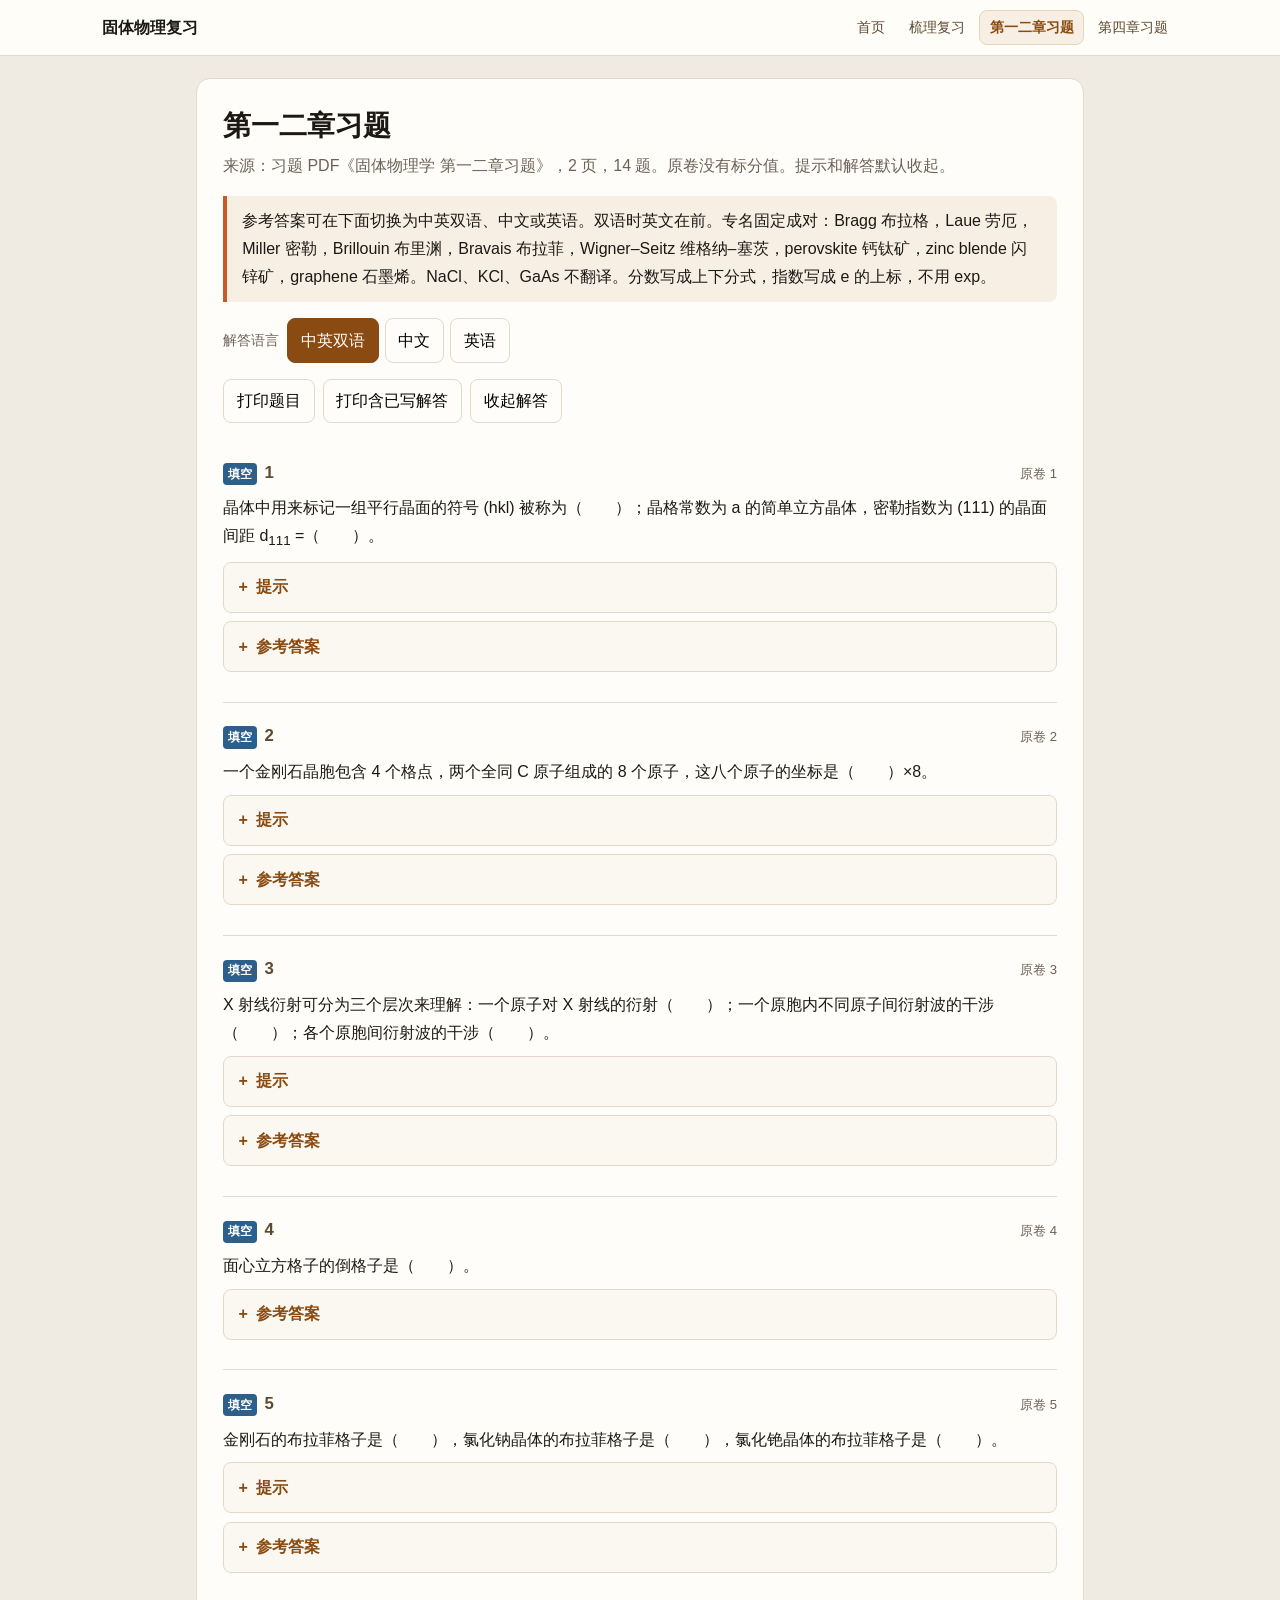
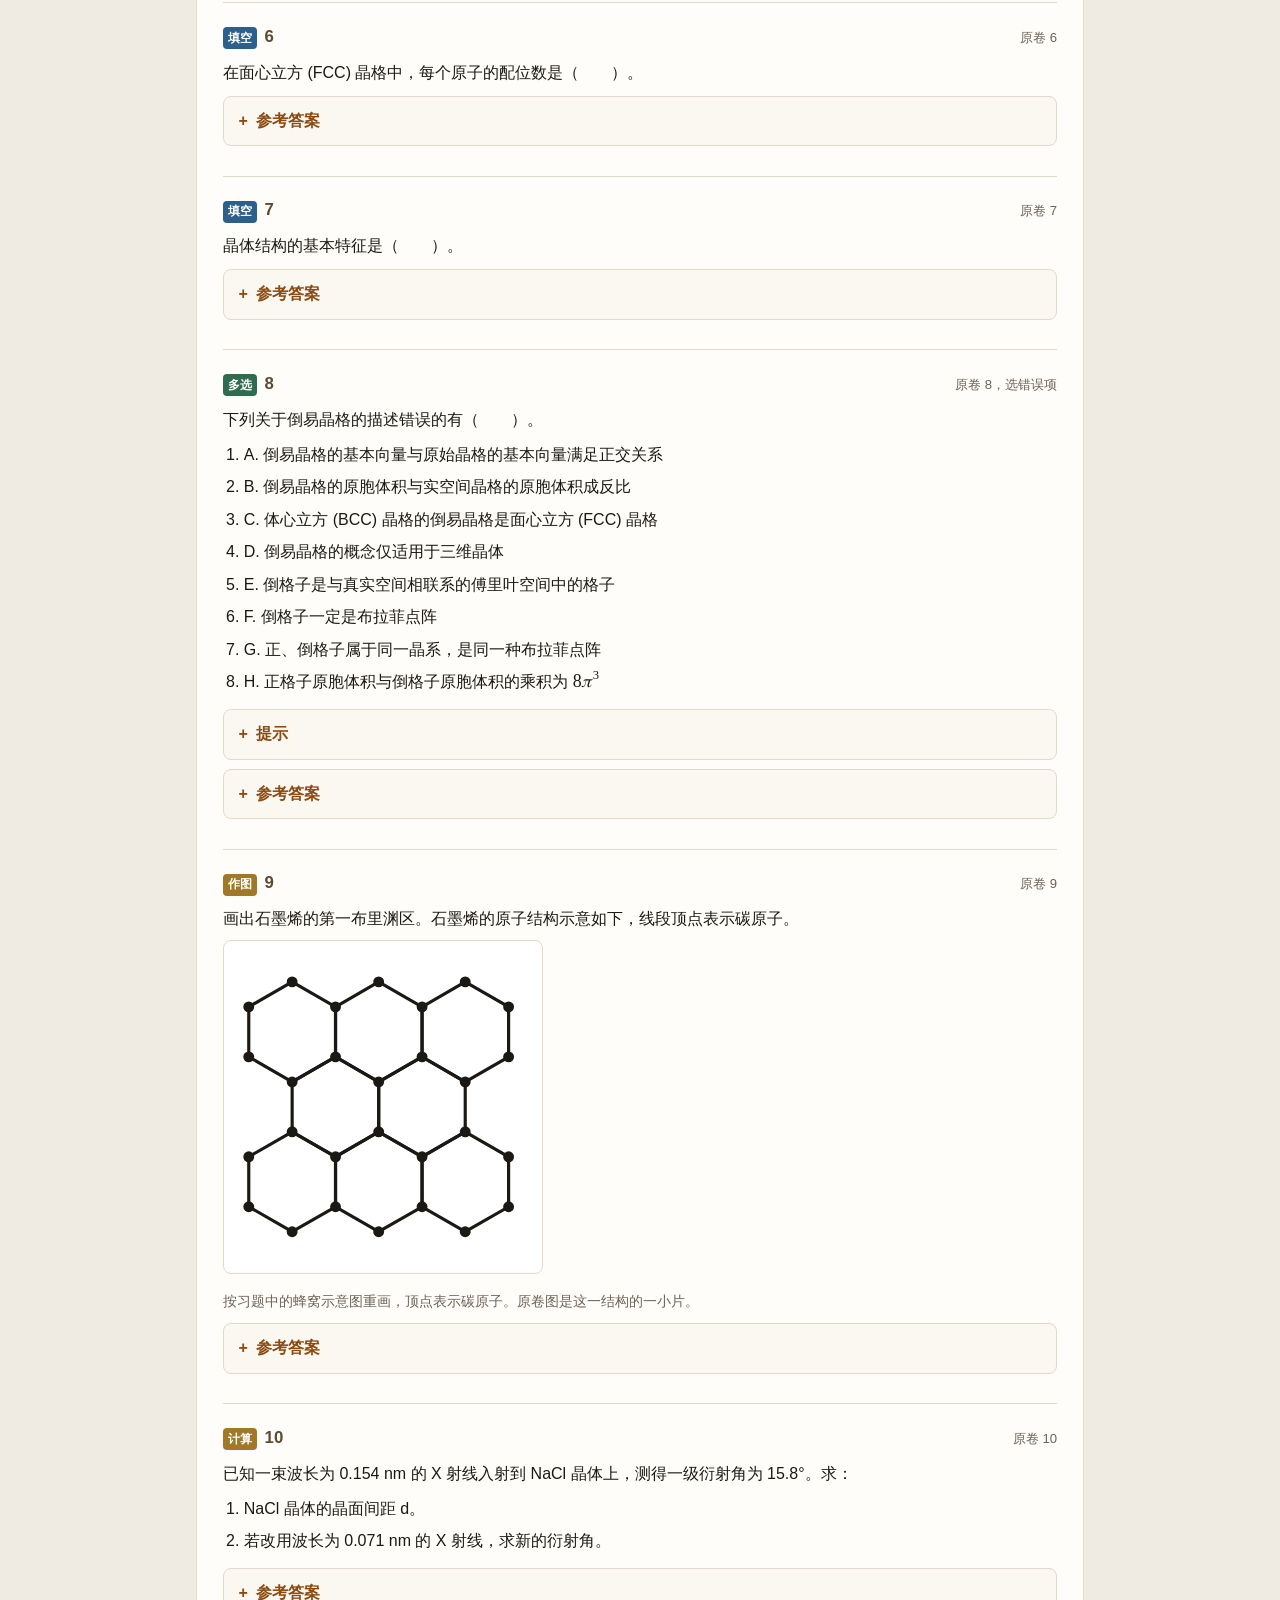
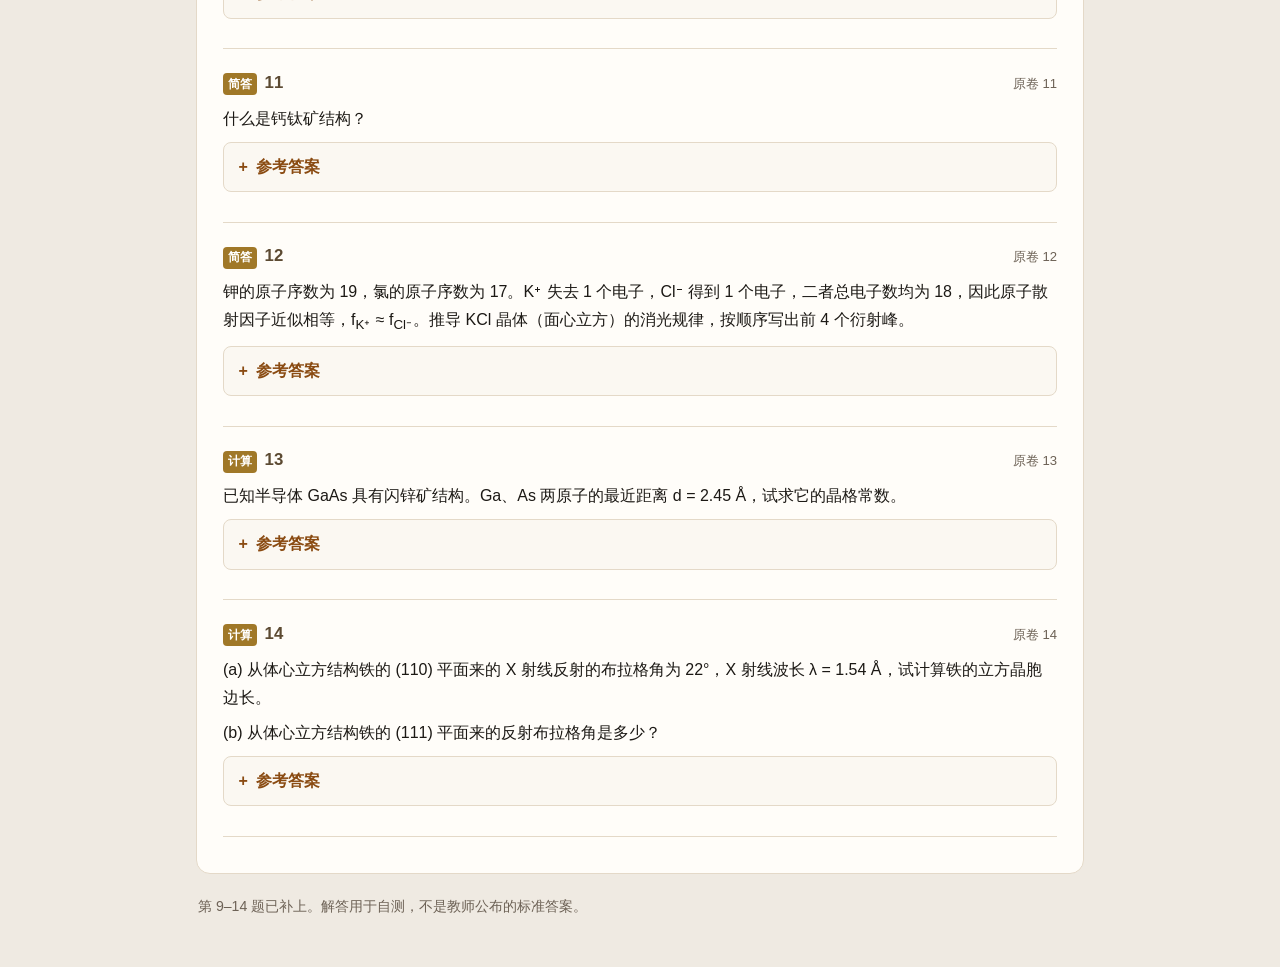
==== commit be1c7c11: "Let exercise answers switch language and render fractions as stacked math. Co-authored-by: Cursor <c" ====
--- a/ex-ch12.html
+++ b/ex-ch12.html
@@ -4,7 +4,13 @@
   <meta charset="utf-8">
   <meta name="viewport" content="width=device-width, initial-scale=1">
   <title>第一二章习题 · 固体物理</title>
-  <link rel="stylesheet" href="assets/site.css">
+  <script>
+    try {
+      var lang = localStorage.getItem("ssp-answer-lang");
+      if (lang === "zh" || lang === "en" || lang === "both") document.documentElement.dataset.lang = lang;
+    } catch (e) {}
+  </script>
+  <link rel="stylesheet" href="assets/site.css?v=20261125">
 </head>
 <body>
 <header class="site-top" id="siteTop">
@@ -23,7 +29,13 @@
   <article class="sheet">
     <h1>第一二章习题</h1>
     <p class="muted">来源：习题 PDF《固体物理学 第一二章习题》，2 页，14 题。原卷没有标分值。提示和解答默认收起。</p>
-    <div class="note">第 9–14 题的解析先写英文，再给出中文。专名固定成对：Bragg 布拉格，Laue 劳厄，Miller 密勒，Brillouin 布里渊，Bravais 布拉菲，Wigner–Seitz 维格纳–塞茨，perovskite 钙钛矿，zinc blende 闪锌矿，graphene 石墨烯。NaCl、KCl、GaAs 不翻译。指数写成 e 的上标，不用 exp。</div>
+    <div class="note">参考答案可在下面切换为中英双语、中文或英语。双语时英文在前。专名固定成对：Bragg 布拉格，Laue 劳厄，Miller 密勒，Brillouin 布里渊，Bravais 布拉菲，Wigner–Seitz 维格纳–塞茨，perovskite 钙钛矿，zinc blende 闪锌矿，graphene 石墨烯。NaCl、KCl、GaAs 不翻译。分数写成上下分式，指数写成 e 的上标，不用 exp。</div>
+    <div class="lang-switch" role="group" aria-label="解答语言">
+      <span>解答语言</span>
+      <button type="button" data-lang-choice="both" aria-pressed="true">中英双语</button>
+      <button type="button" data-lang-choice="zh" aria-pressed="false">中文</button>
+      <button type="button" data-lang-choice="en" aria-pressed="false">英语</button>
+    </div>
     <div class="exam-actions">
       <button type="button" data-print="questions">打印题目</button>
       <button type="button" data-print="solutions">打印含已写解答</button>
@@ -35,21 +47,16 @@
       <p>晶体中用来标记一组平行晶面的符号 (hkl) 被称为（　　）；晶格常数为 a 的简单立方晶体，密勒指数为 (111) 的晶面间距 d<sub>111</sub> =（　　）。</p>
       <details class="reveal"><summary>提示</summary><div class="reveal-body"><p>立方晶面间距用晶格常数和三个指数的平方和。简单立方不要套面心、体心的消光条件。</p></div></details>
       <details class="reveal"><summary>参考答案</summary><div class="reveal-body">
-        <p><strong>密勒指数；</strong> a/√3。</p>
-        <p>立方晶胞中 d<sub>hkl</sub> = a / √(h²+k²+l²)。(111) 给出 d<sub>111</sub> = a/√3。第二章课件把倒格矢长度写成 |K<sub>h</sub>| = 2π/d，立方倒格子基矢大小为 2π/a，两者一致。</p>
-        <p>依据：第二章 PDF 第 20、72 页；晶面指数名称见第 70 页要点。</p>
+<div class="bilingual"><div class="en"><p class="lang-label">English</p><p><strong>Miller indices;</strong> <span class="math-inline"><math xmlns="http://www.w3.org/1998/Math/MathML" display="inline"><mrow><mfrac><mrow><mi>a</mi></mrow><mrow><msqrt><mrow><mn>3</mn></mrow></msqrt></mrow></mfrac></mrow></math></span>.</p><p>In a cubic cell <span class="math-inline"><math xmlns="http://www.w3.org/1998/Math/MathML" display="inline"><mrow><msub><mi>d</mi><mrow><mi>h</mi><mi>k</mi><mi>l</mi></mrow></msub><mo>=</mo><mfrac><mrow><mi>a</mi></mrow><mrow><msqrt><mrow><msup><mi>h</mi><mrow><mn>2</mn></mrow></msup><mo>+</mo><msup><mi>k</mi><mrow><mn>2</mn></mrow></msup><mo>+</mo><msup><mi>l</mi><mrow><mn>2</mn></mrow></msup></mrow></msqrt></mrow></mfrac></mrow></math></span>. For (111) this is <span class="math-inline"><math xmlns="http://www.w3.org/1998/Math/MathML" display="inline"><mrow><msub><mi>d</mi><mrow><mn>111</mn></mrow></msub><mo>=</mo><mfrac><mrow><mi>a</mi></mrow><mrow><msqrt><mrow><mn>3</mn></mrow></msqrt></mrow></mfrac></mrow></math></span>. The Chapter 2 slides write the reciprocal-lattice length as <span class="math-inline"><math xmlns="http://www.w3.org/1998/Math/MathML" display="inline"><mrow><mrow><mo stretchy="true" fence="true" form="prefix">|</mo><msub><mover><mrow><mi>K</mi></mrow><mo stretchy="true">→</mo></mover><mrow><mi>h</mi></mrow></msub><mo stretchy="true" fence="true" form="postfix">|</mo></mrow><mo>=</mo><mfrac><mrow><mn>2</mn><mi>π</mi></mrow><mrow><mi>d</mi></mrow></mfrac></mrow></math></span>. A simple-cubic reciprocal basis vector has length <span class="math-inline"><math xmlns="http://www.w3.org/1998/Math/MathML" display="inline"><mrow><mfrac><mrow><mn>2</mn><mi>π</mi></mrow><mrow><mi>a</mi></mrow></mfrac></mrow></math></span>, which is the same relation.</p><p>Source: Chapter 2 PDF, pp. 20 and 72; the index name is on the checklist, p. 70.</p></div><div class="zh"><p class="lang-label">中文</p><p><strong>密勒指数；</strong> <span class="math-inline"><math xmlns="http://www.w3.org/1998/Math/MathML" display="inline"><mrow><mfrac><mrow><mi>a</mi></mrow><mrow><msqrt><mrow><mn>3</mn></mrow></msqrt></mrow></mfrac></mrow></math></span>。</p><p>立方晶胞中 <span class="math-inline"><math xmlns="http://www.w3.org/1998/Math/MathML" display="inline"><mrow><msub><mi>d</mi><mrow><mi>h</mi><mi>k</mi><mi>l</mi></mrow></msub><mo>=</mo><mfrac><mrow><mi>a</mi></mrow><mrow><msqrt><mrow><msup><mi>h</mi><mrow><mn>2</mn></mrow></msup><mo>+</mo><msup><mi>k</mi><mrow><mn>2</mn></mrow></msup><mo>+</mo><msup><mi>l</mi><mrow><mn>2</mn></mrow></msup></mrow></msqrt></mrow></mfrac></mrow></math></span>。(111) 给出 <span class="math-inline"><math xmlns="http://www.w3.org/1998/Math/MathML" display="inline"><mrow><msub><mi>d</mi><mrow><mn>111</mn></mrow></msub><mo>=</mo><mfrac><mrow><mi>a</mi></mrow><mrow><msqrt><mrow><mn>3</mn></mrow></msqrt></mrow></mfrac></mrow></math></span>。第二章课件把倒格矢长度写成 <span class="math-inline"><math xmlns="http://www.w3.org/1998/Math/MathML" display="inline"><mrow><mrow><mo stretchy="true" fence="true" form="prefix">|</mo><msub><mover><mrow><mi>K</mi></mrow><mo stretchy="true">→</mo></mover><mrow><mi>h</mi></mrow></msub><mo stretchy="true" fence="true" form="postfix">|</mo></mrow><mo>=</mo><mfrac><mrow><mn>2</mn><mi>π</mi></mrow><mrow><mi>d</mi></mrow></mfrac></mrow></math></span>，立方倒格子基矢大小为 <span class="math-inline"><math xmlns="http://www.w3.org/1998/Math/MathML" display="inline"><mrow><mfrac><mrow><mn>2</mn><mi>π</mi></mrow><mrow><mi>a</mi></mrow></mfrac></mrow></math></span>，两者一致。</p><p>依据：第二章 PDF 第 20、72 页；晶面指数名称见第 70 页要点。</p></div></div>
       </div></details>
     </section>
 
     <section class="question" id="q2">
       <h3><span class="tag f">填空</span> 2 <small>原卷 2</small></h3>
       <p>一个金刚石晶胞包含 4 个格点，两个全同 C 原子组成的 8 个原子，这八个原子的坐标是（　　）×8。</p>
-      <details class="reveal"><summary>提示</summary><div class="reveal-body"><p>先写面心立方的 4 个阵点，再把每个阵点加上基元 (1/4, 1/4, 1/4)。坐标用晶格常数 a 作单位。</p></div></details>
-      <details class="reveal"><summary>参考答案</summary><div class="reveal-body">
-        <p>以立方晶胞边长 a 为单位：</p>
-        <p class="eq">(0,0,0)，(0, 1/2, 1/2)，(1/2, 0, 1/2)，(1/2, 1/2, 0)，<br>(1/4, 1/4, 1/4)，(1/4, 3/4, 3/4)，(3/4, 1/4, 3/4)，(3/4, 3/4, 1/4)</p>
-        <p>前四个是面心立方的 4 个格点，后四个是同一套格点各加上基元 (1/4, 1/4, 1/4)。顺序可以调换。课件写明金刚石晶胞含 8 个原子，布拉菲格子是面心立方。</p>
-        <p>依据：第二章 PDF 第 61、64、70 页。</p>
+      <details class="reveal"><summary>提示</summary><div class="reveal-body"><p>先写面心立方的 4 个阵点，再把每个阵点加上基元 <span class="math-inline"><math xmlns="http://www.w3.org/1998/Math/MathML" display="inline"><mrow><mrow><mo stretchy="true" fence="true" form="prefix">(</mo><mfrac><mrow><mn>1</mn></mrow><mrow><mn>4</mn></mrow></mfrac><mo>,</mo><mfrac><mrow><mn>1</mn></mrow><mrow><mn>4</mn></mrow></mfrac><mo>,</mo><mfrac><mrow><mn>1</mn></mrow><mrow><mn>4</mn></mrow></mfrac><mo stretchy="true" fence="true" form="postfix">)</mo></mrow></mrow></math></span>。坐标用晶格常数 a 作单位。</p></div></details>
+      <details class="reveal"><summary>参考答案</summary><div class="reveal-body">
+<div class="bilingual"><div class="en"><p class="lang-label">English</p><p>In units of the cubic cell edge <em>a</em>:</p><div class="math-display"><math xmlns="http://www.w3.org/1998/Math/MathML" display="block"><mrow><mo stretchy="false">(</mo><mn>0</mn><mo>,</mo><mn>0</mn><mo>,</mo><mn>0</mn><mo stretchy="false">)</mo><mo>,</mo><mtext> </mtext><mrow><mo stretchy="true" fence="true" form="prefix">(</mo><mn>0</mn><mo>,</mo><mfrac><mrow><mn>1</mn></mrow><mrow><mn>2</mn></mrow></mfrac><mo>,</mo><mfrac><mrow><mn>1</mn></mrow><mrow><mn>2</mn></mrow></mfrac><mo stretchy="true" fence="true" form="postfix">)</mo></mrow><mo>,</mo><mtext> </mtext><mrow><mo stretchy="true" fence="true" form="prefix">(</mo><mfrac><mrow><mn>1</mn></mrow><mrow><mn>2</mn></mrow></mfrac><mo>,</mo><mn>0</mn><mo>,</mo><mfrac><mrow><mn>1</mn></mrow><mrow><mn>2</mn></mrow></mfrac><mo stretchy="true" fence="true" form="postfix">)</mo></mrow><mo>,</mo><mtext> </mtext><mrow><mo stretchy="true" fence="true" form="prefix">(</mo><mfrac><mrow><mn>1</mn></mrow><mrow><mn>2</mn></mrow></mfrac><mo>,</mo><mfrac><mrow><mn>1</mn></mrow><mrow><mn>2</mn></mrow></mfrac><mo>,</mo><mn>0</mn><mo stretchy="true" fence="true" form="postfix">)</mo></mrow></mrow></math></div><div class="math-display"><math xmlns="http://www.w3.org/1998/Math/MathML" display="block"><mrow><mrow><mo stretchy="true" fence="true" form="prefix">(</mo><mfrac><mrow><mn>1</mn></mrow><mrow><mn>4</mn></mrow></mfrac><mo>,</mo><mfrac><mrow><mn>1</mn></mrow><mrow><mn>4</mn></mrow></mfrac><mo>,</mo><mfrac><mrow><mn>1</mn></mrow><mrow><mn>4</mn></mrow></mfrac><mo stretchy="true" fence="true" form="postfix">)</mo></mrow><mo>,</mo><mtext> </mtext><mrow><mo stretchy="true" fence="true" form="prefix">(</mo><mfrac><mrow><mn>1</mn></mrow><mrow><mn>4</mn></mrow></mfrac><mo>,</mo><mfrac><mrow><mn>3</mn></mrow><mrow><mn>4</mn></mrow></mfrac><mo>,</mo><mfrac><mrow><mn>3</mn></mrow><mrow><mn>4</mn></mrow></mfrac><mo stretchy="true" fence="true" form="postfix">)</mo></mrow><mo>,</mo><mtext> </mtext><mrow><mo stretchy="true" fence="true" form="prefix">(</mo><mfrac><mrow><mn>3</mn></mrow><mrow><mn>4</mn></mrow></mfrac><mo>,</mo><mfrac><mrow><mn>1</mn></mrow><mrow><mn>4</mn></mrow></mfrac><mo>,</mo><mfrac><mrow><mn>3</mn></mrow><mrow><mn>4</mn></mrow></mfrac><mo stretchy="true" fence="true" form="postfix">)</mo></mrow><mo>,</mo><mtext> </mtext><mrow><mo stretchy="true" fence="true" form="prefix">(</mo><mfrac><mrow><mn>3</mn></mrow><mrow><mn>4</mn></mrow></mfrac><mo>,</mo><mfrac><mrow><mn>3</mn></mrow><mrow><mn>4</mn></mrow></mfrac><mo>,</mo><mfrac><mrow><mn>1</mn></mrow><mrow><mn>4</mn></mrow></mfrac><mo stretchy="true" fence="true" form="postfix">)</mo></mrow></mrow></math></div><p>The first four points are the face-centered-cubic lattice points. The last four are the same points plus the basis <span class="math-inline"><math xmlns="http://www.w3.org/1998/Math/MathML" display="inline"><mrow><mrow><mo stretchy="true" fence="true" form="prefix">(</mo><mfrac><mrow><mn>1</mn></mrow><mrow><mn>4</mn></mrow></mfrac><mo>,</mo><mfrac><mrow><mn>1</mn></mrow><mrow><mn>4</mn></mrow></mfrac><mo>,</mo><mfrac><mrow><mn>1</mn></mrow><mrow><mn>4</mn></mrow></mfrac><mo stretchy="true" fence="true" form="postfix">)</mo></mrow></mrow></math></span>. The order can be swapped. The slides state that a diamond cell contains eight atoms and that its Bravais lattice is face-centered cubic.</p><p>Source: Chapter 2 PDF, pp. 61, 64 and 70.</p></div><div class="zh"><p class="lang-label">中文</p><p>以立方晶胞边长 a 为单位：</p><div class="math-display"><math xmlns="http://www.w3.org/1998/Math/MathML" display="block"><mrow><mo stretchy="false">(</mo><mn>0</mn><mo>,</mo><mn>0</mn><mo>,</mo><mn>0</mn><mo stretchy="false">)</mo><mo>,</mo><mtext> </mtext><mrow><mo stretchy="true" fence="true" form="prefix">(</mo><mn>0</mn><mo>,</mo><mfrac><mrow><mn>1</mn></mrow><mrow><mn>2</mn></mrow></mfrac><mo>,</mo><mfrac><mrow><mn>1</mn></mrow><mrow><mn>2</mn></mrow></mfrac><mo stretchy="true" fence="true" form="postfix">)</mo></mrow><mo>,</mo><mtext> </mtext><mrow><mo stretchy="true" fence="true" form="prefix">(</mo><mfrac><mrow><mn>1</mn></mrow><mrow><mn>2</mn></mrow></mfrac><mo>,</mo><mn>0</mn><mo>,</mo><mfrac><mrow><mn>1</mn></mrow><mrow><mn>2</mn></mrow></mfrac><mo stretchy="true" fence="true" form="postfix">)</mo></mrow><mo>,</mo><mtext> </mtext><mrow><mo stretchy="true" fence="true" form="prefix">(</mo><mfrac><mrow><mn>1</mn></mrow><mrow><mn>2</mn></mrow></mfrac><mo>,</mo><mfrac><mrow><mn>1</mn></mrow><mrow><mn>2</mn></mrow></mfrac><mo>,</mo><mn>0</mn><mo stretchy="true" fence="true" form="postfix">)</mo></mrow></mrow></math></div><div class="math-display"><math xmlns="http://www.w3.org/1998/Math/MathML" display="block"><mrow><mrow><mo stretchy="true" fence="true" form="prefix">(</mo><mfrac><mrow><mn>1</mn></mrow><mrow><mn>4</mn></mrow></mfrac><mo>,</mo><mfrac><mrow><mn>1</mn></mrow><mrow><mn>4</mn></mrow></mfrac><mo>,</mo><mfrac><mrow><mn>1</mn></mrow><mrow><mn>4</mn></mrow></mfrac><mo stretchy="true" fence="true" form="postfix">)</mo></mrow><mo>,</mo><mtext> </mtext><mrow><mo stretchy="true" fence="true" form="prefix">(</mo><mfrac><mrow><mn>1</mn></mrow><mrow><mn>4</mn></mrow></mfrac><mo>,</mo><mfrac><mrow><mn>3</mn></mrow><mrow><mn>4</mn></mrow></mfrac><mo>,</mo><mfrac><mrow><mn>3</mn></mrow><mrow><mn>4</mn></mrow></mfrac><mo stretchy="true" fence="true" form="postfix">)</mo></mrow><mo>,</mo><mtext> </mtext><mrow><mo stretchy="true" fence="true" form="prefix">(</mo><mfrac><mrow><mn>3</mn></mrow><mrow><mn>4</mn></mrow></mfrac><mo>,</mo><mfrac><mrow><mn>1</mn></mrow><mrow><mn>4</mn></mrow></mfrac><mo>,</mo><mfrac><mrow><mn>3</mn></mrow><mrow><mn>4</mn></mrow></mfrac><mo stretchy="true" fence="true" form="postfix">)</mo></mrow><mo>,</mo><mtext> </mtext><mrow><mo stretchy="true" fence="true" form="prefix">(</mo><mfrac><mrow><mn>3</mn></mrow><mrow><mn>4</mn></mrow></mfrac><mo>,</mo><mfrac><mrow><mn>3</mn></mrow><mrow><mn>4</mn></mrow></mfrac><mo>,</mo><mfrac><mrow><mn>1</mn></mrow><mrow><mn>4</mn></mrow></mfrac><mo stretchy="true" fence="true" form="postfix">)</mo></mrow></mrow></math></div><p>前四个是面心立方的 4 个格点，后四个是同一套格点各加上基元 <span class="math-inline"><math xmlns="http://www.w3.org/1998/Math/MathML" display="inline"><mrow><mrow><mo stretchy="true" fence="true" form="prefix">(</mo><mfrac><mrow><mn>1</mn></mrow><mrow><mn>4</mn></mrow></mfrac><mo>,</mo><mfrac><mrow><mn>1</mn></mrow><mrow><mn>4</mn></mrow></mfrac><mo>,</mo><mfrac><mrow><mn>1</mn></mrow><mrow><mn>4</mn></mrow></mfrac><mo stretchy="true" fence="true" form="postfix">)</mo></mrow></mrow></math></span>。顺序可以调换。课件写明金刚石晶胞含 8 个原子，布拉菲格子是面心立方。</p><p>依据：第二章 PDF 第 61、64、70 页。</p></div></div>
       </div></details>
     </section>
 
@@ -58,9 +65,7 @@
       <p>X 射线衍射可分为三个层次来理解：一个原子对 X 射线的衍射（　　）；一个原胞内不同原子间衍射波的干涉（　　）；各个原胞间衍射波的干涉（　　）。</p>
       <details class="reveal"><summary>提示</summary><div class="reveal-body"><p>对照第二章后两节的标题：先是单个原子，再是原胞内部，最后才是整套格子是否满足衍射条件。</p></div></details>
       <details class="reveal"><summary>参考答案</summary><div class="reveal-body">
-        <p><strong>原子散射因子；几何结构因子；劳厄条件（衍射条件）。</strong></p>
-        <p>一个原子里电子云的相干散射归到原子散射因子。原胞里几个原子的相位差归到几何结构因子。只有散射波矢改变量等于某个倒格矢时，各原胞才干涉加强，这就是劳厄条件 k − k<sub>0</sub> = K<sub>h</sub>。</p>
-        <p>依据：第二章 PDF 第 2、36–47、48 页起。</p>
+<div class="bilingual"><div class="en"><p class="lang-label">English</p><p><strong>Atomic scattering factor; geometric structure factor; Laue condition (diffraction condition).</strong></p><p>Coherent scattering from the electron cloud of one atom is collected into the atomic scattering factor. The phase differences among the atoms in one cell are collected into the geometric structure factor. The cells interfere constructively only when the change in the wave vector equals a reciprocal-lattice vector, which is the Laue condition <span class="math-inline"><math xmlns="http://www.w3.org/1998/Math/MathML" display="inline"><mrow><mover><mrow><mi>k</mi></mrow><mo stretchy="true">→</mo></mover><mo>−</mo><msub><mover><mrow><mi>k</mi></mrow><mo stretchy="true">→</mo></mover><mrow><mn>0</mn></mrow></msub><mo>=</mo><msub><mover><mrow><mi>K</mi></mrow><mo stretchy="true">→</mo></mover><mrow><mi>h</mi></mrow></msub></mrow></math></span>.</p><p>Source: Chapter 2 PDF, p. 2, pp. 36–47, and from p. 48.</p></div><div class="zh"><p class="lang-label">中文</p><p><strong>原子散射因子；几何结构因子；劳厄条件（衍射条件）。</strong></p><p>一个原子里电子云的相干散射归到原子散射因子。原胞里几个原子的相位差归到几何结构因子。只有散射波矢改变量等于某个倒格矢时，各原胞才干涉加强，这就是劳厄条件 <span class="math-inline"><math xmlns="http://www.w3.org/1998/Math/MathML" display="inline"><mrow><mover><mrow><mi>k</mi></mrow><mo stretchy="true">→</mo></mover><mo>−</mo><msub><mover><mrow><mi>k</mi></mrow><mo stretchy="true">→</mo></mover><mrow><mn>0</mn></mrow></msub><mo>=</mo><msub><mover><mrow><mi>K</mi></mrow><mo stretchy="true">→</mo></mover><mrow><mi>h</mi></mrow></msub></mrow></math></span>。</p><p>依据：第二章 PDF 第 2、36–47、48 页起。</p></div></div>
       </div></details>
     </section>
 
@@ -68,8 +73,7 @@
       <h3><span class="tag f">填空</span> 4 <small>原卷 4</small></h3>
       <p>面心立方格子的倒格子是（　　）。</p>
       <details class="reveal"><summary>参考答案</summary><div class="reveal-body">
-        <p><strong>体心立方。</strong> 课件直接写：面心立方的倒格子是体心立方，第一布里渊区是截角八面体；反过来，体心立方的倒格子是面心立方。</p>
-        <p>依据：第二章 PDF 第 15、32–33 页。</p>
+<div class="bilingual"><div class="en"><p class="lang-label">English</p><p><strong>Body-centered cubic.</strong> The slides state it directly: the reciprocal lattice of a face-centered cubic lattice is body-centered cubic, and the first Brillouin zone is a truncated octahedron. The other way around, the reciprocal lattice of a body-centered cubic lattice is face-centered cubic.</p><p>Source: Chapter 2 PDF, pp. 15 and 32–33.</p></div><div class="zh"><p class="lang-label">中文</p><p><strong>体心立方。</strong> 课件直接写：面心立方的倒格子是体心立方，第一布里渊区是截角八面体；反过来，体心立方的倒格子是面心立方。</p><p>依据：第二章 PDF 第 15、32–33 页。</p></div></div>
       </div></details>
     </section>
 
@@ -78,9 +82,7 @@
       <p>金刚石的布拉菲格子是（　　），氯化钠晶体的布拉菲格子是（　　），氯化铯晶体的布拉菲格子是（　　）。</p>
       <details class="reveal"><summary>提示</summary><div class="reveal-body"><p>问的是平移格子，不是晶胞里有几种原子。氯化铯中心和顶角不是同一种离子。</p></div></details>
       <details class="reveal"><summary>参考答案</summary><div class="reveal-body">
-        <p><strong>面心立方；面心立方；简单立方。</strong></p>
-        <p>金刚石和闪锌矿的布拉菲格子都是面心立方，基元含两个原子。NaCl 课件标为面心立方型。CsCl 课件标为简单立方型：顶角一种离子、中心另一种离子，不能写成体心立方布拉菲格子。</p>
-        <p>依据：第二章 PDF 第 61、70 页。</p>
+<div class="bilingual"><div class="en"><p class="lang-label">English</p><p><strong>Face-centered cubic; face-centered cubic; simple cubic.</strong></p><p>Diamond and zinc blende both have a face-centered-cubic Bravais lattice, with two atoms in the basis. The slides mark NaCl as the face-centered-cubic type. They mark CsCl as the simple-cubic type: one ion at the corner and the other at the center, so it is not a body-centered-cubic Bravais lattice.</p><p>Source: Chapter 2 PDF, pp. 61 and 70.</p></div><div class="zh"><p class="lang-label">中文</p><p><strong>面心立方；面心立方；简单立方。</strong></p><p>金刚石和闪锌矿的布拉菲格子都是面心立方，基元含两个原子。NaCl 课件标为面心立方型。CsCl 课件标为简单立方型：顶角一种离子、中心另一种离子，不能写成体心立方布拉菲格子。</p><p>依据：第二章 PDF 第 61、70 页。</p></div></div>
       </div></details>
     </section>
 
@@ -88,8 +90,7 @@
       <h3><span class="tag f">填空</span> 6 <small>原卷 6</small></h3>
       <p>在面心立方 (FCC) 晶格中，每个原子的配位数是（　　）。</p>
       <details class="reveal"><summary>参考答案</summary><div class="reveal-body">
-        <p><strong>12。</strong> 要点清单把需要记住的配位数列为 12、8、6、4、3、2。面心立方最近邻是 12，体心立方是 8，简单立方是 6，金刚石是 4。</p>
-        <p>依据：第二章 PDF 第 69 页。</p>
+<div class="bilingual"><div class="en"><p class="lang-label">English</p><p><strong>12.</strong> The checklist of coordination numbers to remember is 12, 8, 6, 4, 3, 2. Face-centered cubic has 12 nearest neighbors, body-centered cubic 8, simple cubic 6, and diamond 4.</p><p>Source: Chapter 2 PDF, p. 69.</p></div><div class="zh"><p class="lang-label">中文</p><p><strong>12。</strong> 要点清单把需要记住的配位数列为 12、8、6、4、3、2。面心立方最近邻是 12，体心立方是 8，简单立方是 6，金刚石是 4。</p><p>依据：第二章 PDF 第 69 页。</p></div></div>
       </div></details>
     </section>
 
@@ -97,8 +98,7 @@
       <h3><span class="tag f">填空</span> 7 <small>原卷 7</small></h3>
       <p>晶体结构的基本特征是（　　）。</p>
       <details class="reveal"><summary>参考答案</summary><div class="reveal-body">
-        <p><strong>周期性</strong>（原子排列的长程有序）。课件要点把「晶格的周期性」单列，并把结构写成：晶体结构 = 布拉菲格子 + 基元。空里要填的特征是周期性；后一式是结构怎么拆，不代替这个空。</p>
-        <p>依据：第二章 PDF 第 69 页。</p>
+<div class="bilingual"><div class="en"><p class="lang-label">English</p><p><strong>Periodicity</strong> (long-range order of the atomic arrangement). The checklist gives “periodicity of the lattice” its own line, and writes the structure as: crystal structure = Bravais lattice + basis. The blank asks for the periodicity. The second statement says how a structure is decomposed; it does not fill this blank.</p><p>Source: Chapter 2 PDF, p. 69.</p></div><div class="zh"><p class="lang-label">中文</p><p><strong>周期性</strong>（原子排列的长程有序）。课件要点把「晶格的周期性」单列，并把结构写成：晶体结构 = 布拉菲格子 + 基元。空里要填的特征是周期性；后一式是结构怎么拆，不代替这个空。</p><p>依据：第二章 PDF 第 69 页。</p></div></div>
       </div></details>
     </section>
 
@@ -113,22 +113,11 @@
         <li>E. 倒格子是与真实空间相联系的傅里叶空间中的格子</li>
         <li>F. 倒格子一定是布拉菲点阵</li>
         <li>G. 正、倒格子属于同一晶系，是同一种布拉菲点阵</li>
-        <li>H. 正格子原胞体积与倒格子原胞体积的乘积为 8π³</li>
+        <li>H. 正格子原胞体积与倒格子原胞体积的乘积为 <span class="math-inline"><math xmlns="http://www.w3.org/1998/Math/MathML" display="inline"><mrow><mn>8</mn><msup><mi>π</mi><mrow><mn>3</mn></mrow></msup></mrow></math></span></li>
       </ol>
       <details class="reveal"><summary>提示</summary><div class="reveal-body"><p>先用课件上的五条正倒格子关系把公式题排除，再看「只适用于三维」和「同一种布拉菲点阵」这两句。</p></div></details>
       <details class="reveal"><summary>参考答案</summary><div class="reveal-body">
-        <p><strong>D、G。</strong></p>
-        <ul>
-          <li>A 按课件的说法是对的：两组基矢满足 a<sub>i</sub>·b<sub>j</sub> = 2π δ<sub>ij</sub>，课件称为正交归一关系。它不是要求每一对基矢都几何垂直。</li>
-          <li>B 对。Ω* = (2π)³ / Ω，两者成反比。</li>
-          <li>C 对。课件写明体心立方的倒格子是面心立方。</li>
-          <li>D 错。课件画了一维链和二维正方格子、石墨烯的布里渊区，倒格子不限于三维。</li>
-          <li>E 对。课件把倒格子说成晶格在波矢空间里的对应，并写成傅里叶变换关系。</li>
-          <li>F 对。课件写每个倒格子都是倒空间里的布拉菲格子。</li>
-          <li>G 错。正倒格子属于同一晶系，但布拉菲类型可以不同。面心和体心就互为倒格子，并不是同一种布拉菲点阵。</li>
-          <li>H 对。(2π)³ = 8π³，和课件「原胞体积互为倒数，相差 (2π)³」是同一句话。</li>
-        </ul>
-        <p>依据：第二章 PDF 第 13–18、23–34、72 页。</p>
+<div class="bilingual"><div class="en"><p class="lang-label">English</p><p><strong>D and G.</strong></p><ul><li>A is correct in the sense used on the slides: the two sets of basis vectors satisfy <span class="math-inline"><math xmlns="http://www.w3.org/1998/Math/MathML" display="inline"><mrow><msub><mover><mrow><mi>a</mi></mrow><mo stretchy="true">→</mo></mover><mrow><mi>i</mi></mrow></msub><mo>·</mo><msub><mover><mrow><mi>b</mi></mrow><mo stretchy="true">→</mo></mover><mrow><mi>j</mi></mrow></msub><mo>=</mo><mn>2</mn><mi>π</mi><msub><mi>δ</mi><mrow><mi>i</mi><mi>j</mi></mrow></msub></mrow></math></span>, which the slides call a biorthogonal relation. It does not require every pair of vectors to be geometrically perpendicular.</li><li>B is correct. <span class="math-inline"><math xmlns="http://www.w3.org/1998/Math/MathML" display="inline"><mrow><msup><mi>Ω</mi><mrow><mo>*</mo></mrow></msup><mo>=</mo><mfrac><mrow><msup><mrow><mo stretchy="true" fence="true" form="prefix">(</mo><mn>2</mn><mi>π</mi><mo stretchy="true" fence="true" form="postfix">)</mo></mrow><mrow><mn>3</mn></mrow></msup></mrow><mrow><mi>Ω</mi></mrow></mfrac></mrow></math></span>, so the two volumes are inversely proportional.</li><li>C is correct. The slides state that the reciprocal of a body-centered cubic lattice is face-centered cubic.</li><li>D is wrong. The slides draw a one-dimensional chain, a two-dimensional square lattice, and the Brillouin zone of graphene, so a reciprocal lattice is not limited to three dimensions.</li><li>E is correct. The slides describe the reciprocal lattice as the counterpart of the crystal lattice in wave-vector space, written as a Fourier relation.</li><li>F is correct. The slides say that every reciprocal lattice is a Bravais lattice in reciprocal space.</li><li>G is wrong. The direct and reciprocal lattices belong to the same crystal system, but they need not be the same Bravais type. Face-centered and body-centered cubic lattices are reciprocal to each other, and they are not the same Bravais lattice.</li><li>H is correct. <span class="math-inline"><math xmlns="http://www.w3.org/1998/Math/MathML" display="inline"><mrow><msup><mrow><mo stretchy="true" fence="true" form="prefix">(</mo><mn>2</mn><mi>π</mi><mo stretchy="true" fence="true" form="postfix">)</mo></mrow><mrow><mn>3</mn></mrow></msup><mo>=</mo><mn>8</mn><msup><mi>π</mi><mrow><mn>3</mn></mrow></msup></mrow></math></span> is the same statement as the slides’ “the cell volumes are reciprocal, up to a factor <span class="math-inline"><math xmlns="http://www.w3.org/1998/Math/MathML" display="inline"><mrow><msup><mrow><mo stretchy="true" fence="true" form="prefix">(</mo><mn>2</mn><mi>π</mi><mo stretchy="true" fence="true" form="postfix">)</mo></mrow><mrow><mn>3</mn></mrow></msup></mrow></math></span>”.</li></ul><p>Source: Chapter 2 PDF, pp. 13–18, 23–34 and 72.</p></div><div class="zh"><p class="lang-label">中文</p><p><strong>D、G。</strong></p><ul><li>A 按课件的说法是对的：两组基矢满足 <span class="math-inline"><math xmlns="http://www.w3.org/1998/Math/MathML" display="inline"><mrow><msub><mover><mrow><mi>a</mi></mrow><mo stretchy="true">→</mo></mover><mrow><mi>i</mi></mrow></msub><mo>·</mo><msub><mover><mrow><mi>b</mi></mrow><mo stretchy="true">→</mo></mover><mrow><mi>j</mi></mrow></msub><mo>=</mo><mn>2</mn><mi>π</mi><msub><mi>δ</mi><mrow><mi>i</mi><mi>j</mi></mrow></msub></mrow></math></span>，课件称为正交归一关系。它不是要求每一对基矢都几何垂直。</li><li>B 对。<span class="math-inline"><math xmlns="http://www.w3.org/1998/Math/MathML" display="inline"><mrow><msup><mi>Ω</mi><mrow><mo>*</mo></mrow></msup><mo>=</mo><mfrac><mrow><msup><mrow><mo stretchy="true" fence="true" form="prefix">(</mo><mn>2</mn><mi>π</mi><mo stretchy="true" fence="true" form="postfix">)</mo></mrow><mrow><mn>3</mn></mrow></msup></mrow><mrow><mi>Ω</mi></mrow></mfrac></mrow></math></span>，两者成反比。</li><li>C 对。课件写明体心立方的倒格子是面心立方。</li><li>D 错。课件画了一维链和二维正方格子、石墨烯的布里渊区，倒格子不限于三维。</li><li>E 对。课件把倒格子说成晶格在波矢空间里的对应，并写成傅里叶变换关系。</li><li>F 对。课件写每个倒格子都是倒空间里的布拉菲格子。</li><li>G 错。正倒格子属于同一晶系，但布拉菲类型可以不同。面心和体心就互为倒格子，并不是同一种布拉菲点阵。</li><li>H 对。<span class="math-inline"><math xmlns="http://www.w3.org/1998/Math/MathML" display="inline"><mrow><msup><mrow><mo stretchy="true" fence="true" form="prefix">(</mo><mn>2</mn><mi>π</mi><mo stretchy="true" fence="true" form="postfix">)</mo></mrow><mrow><mn>3</mn></mrow></msup><mo>=</mo><mn>8</mn><msup><mi>π</mi><mrow><mn>3</mn></mrow></msup></mrow></math></span>，和课件「原胞体积互为倒数，相差 <span class="math-inline"><math xmlns="http://www.w3.org/1998/Math/MathML" display="inline"><mrow><msup><mrow><mo stretchy="true" fence="true" form="prefix">(</mo><mn>2</mn><mi>π</mi><mo stretchy="true" fence="true" form="postfix">)</mo></mrow><mrow><mn>3</mn></mrow></msup></mrow></math></span>」是同一句话。</li></ul><p>依据：第二章 PDF 第 13–18、23–34、72 页。</p></div></div>
       </div></details>
     </section>
 
@@ -169,29 +158,29 @@
   <text x="183.0" y="136.9" font-size="13">M</text>
 </svg>
 <p class="cap">按课件的坐标轴画出的第一布里渊区。Γ 在中心，K 在顶点，M 在边的中点。实空间的六角和这个六边形相差 30°。</p>
-<div class="bilingual"><p class="lang-label">English</p><div class="en"><p>The honeycomb is not itself a Bravais lattice. The slides treat graphene as a two-dimensional triangular lattice, which they also call the simple hexagonal lattice. The primitive cell is the rhombus, or parallelogram, not one hexagon. Each primitive cell contains two carbon atoms.</p>
+<div class="bilingual"><div class="en"><p class="lang-label">English</p><p>The honeycomb is not itself a Bravais lattice. The slides treat graphene as a two-dimensional triangular lattice, which they also call the simple hexagonal lattice. The primitive cell is the rhombus, or parallelogram, not one hexagon. Each primitive cell contains two carbon atoms.</p>
 <p>Let <span class="math-inline"><math xmlns="http://www.w3.org/1998/Math/MathML" display="inline"><mrow><mi>d</mi></mrow></math></span> be the carbon–carbon distance. The primitive vectors on the slide are</p>
-<div class="math-display"><math xmlns="http://www.w3.org/1998/Math/MathML" display="block"><mrow><mover><mi>a</mi><mo stretchy="true">&#x02192;</mo></mover><mo>&#x0003D;</mo><msqrt><mrow><mn>3</mn></mrow></msqrt><mspace width="0.167em" /><mi>d</mi><mspace width="0.167em" /><mover accent="true"><mi>i</mi><mo>&#x0005E;</mo></mover></mrow></math></div>
-<div class="math-display"><math xmlns="http://www.w3.org/1998/Math/MathML" display="block"><mrow><mover><mi>b</mi><mo stretchy="true">&#x02192;</mo></mover><mo>&#x0003D;</mo><msqrt><mrow><mn>3</mn></mrow></msqrt><mspace width="0.167em" /><mi>d</mi><mrow><mo stretchy="true" fence="true" form="prefix">&#x00028;</mo><mfrac><mn>1</mn><mn>2</mn></mfrac><mover accent="true"><mi>i</mi><mo>&#x0005E;</mo></mover><mo>&#x0002B;</mo><mfrac><mrow><msqrt><mrow><mn>3</mn></mrow></msqrt></mrow><mrow><mn>2</mn></mrow></mfrac><mover accent="true"><mi>j</mi><mo>&#x0005E;</mo></mover><mo stretchy="true" fence="true" form="postfix">&#x00029;</mo></mrow></mrow></math></div>
-<p>so <span class="math-inline"><math xmlns="http://www.w3.org/1998/Math/MathML" display="inline"><mrow><mo stretchy="false">&#x0007C;</mo><mover><mi>a</mi><mo stretchy="true">&#x02192;</mo></mover><mo stretchy="false">&#x0007C;</mo><mo>&#x0003D;</mo><mo stretchy="false">&#x0007C;</mo><mover><mi>b</mi><mo stretchy="true">&#x02192;</mo></mover><mo stretchy="false">&#x0007C;</mo><mo>&#x0003D;</mo><msqrt><mrow><mn>3</mn></mrow></msqrt><mspace width="0.167em" /><mi>d</mi></mrow></math></span> and the angle between them is 60°. The reciprocal vectors on the same slide are</p>
-<div class="math-display"><math xmlns="http://www.w3.org/1998/Math/MathML" display="block"><mrow><msup><mover><mi>a</mi><mo stretchy="true">&#x02192;</mo></mover><mrow><mo>&#x0002A;</mo></mrow></msup><mo>&#x0003D;</mo><mfrac><mrow><mn>2</mn><mi>&#x003C0;</mi></mrow><mrow><mn>3</mn><mi>d</mi></mrow></mfrac><mo stretchy="false">&#x00028;</mo><msqrt><mrow><mn>3</mn></mrow></msqrt><mspace width="0.167em" /><mover accent="true"><mi>i</mi><mo>&#x0005E;</mo></mover><mo>&#x02212;</mo><mover accent="true"><mi>j</mi><mo>&#x0005E;</mo></mover><mo stretchy="false">&#x00029;</mo></mrow></math></div>
-<div class="math-display"><math xmlns="http://www.w3.org/1998/Math/MathML" display="block"><mrow><msup><mover><mi>b</mi><mo stretchy="true">&#x02192;</mo></mover><mrow><mo>&#x0002A;</mo></mrow></msup><mo>&#x0003D;</mo><mfrac><mrow><mn>4</mn><mi>&#x003C0;</mi></mrow><mrow><mn>3</mn><mi>d</mi></mrow></mfrac><mover accent="true"><mi>j</mi><mo>&#x0005E;</mo></mover></mrow></math></div>
-<p>Both have length <span class="math-inline"><math xmlns="http://www.w3.org/1998/Math/MathML" display="inline"><mrow><mn>4</mn><mi>&#x003C0;</mi><mo>&#x0002F;</mo><mo stretchy="false">&#x00028;</mo><mn>3</mn><mi>d</mi><mo stretchy="false">&#x00029;</mo></mrow></math></span>, and the angle between them is 120°. They satisfy <span class="math-inline"><math xmlns="http://www.w3.org/1998/Math/MathML" display="inline"><mrow><msub><mover><mi>a</mi><mo stretchy="true">&#x02192;</mo></mover><mi>i</mi></msub><mo>&#x000B7;</mo><msub><mover><mi>b</mi><mo stretchy="true">&#x02192;</mo></mover><mi>j</mi></msub><mo>&#x0003D;</mo><mn>2</mn><mi>&#x003C0;</mi><msub><mi>&#x003B4;</mi><mrow><mi>i</mi><mi>j</mi></mrow></msub></mrow></math></span>. The reciprocal lattice is triangular again, rotated by 30° from the direct lattice. That is the relation the slides state for the simple hexagonal lattice.</p>
+<div class="math-display"><math xmlns="http://www.w3.org/1998/Math/MathML" display="block"><mrow><mover><mi>a</mi><mo stretchy="true">→</mo></mover><mo>=</mo><msqrt><mrow><mn>3</mn></mrow></msqrt><mspace width="0.167em" /><mi>d</mi><mspace width="0.167em" /><mover accent="true"><mi>i</mi><mo>^</mo></mover></mrow></math></div>
+<div class="math-display"><math xmlns="http://www.w3.org/1998/Math/MathML" display="block"><mrow><mover><mi>b</mi><mo stretchy="true">→</mo></mover><mo>=</mo><msqrt><mrow><mn>3</mn></mrow></msqrt><mspace width="0.167em" /><mi>d</mi><mrow><mo stretchy="true" fence="true" form="prefix">(</mo><mfrac><mn>1</mn><mn>2</mn></mfrac><mover accent="true"><mi>i</mi><mo>^</mo></mover><mo>+</mo><mfrac><mrow><msqrt><mrow><mn>3</mn></mrow></msqrt></mrow><mrow><mn>2</mn></mrow></mfrac><mover accent="true"><mi>j</mi><mo>^</mo></mover><mo stretchy="true" fence="true" form="postfix">)</mo></mrow></mrow></math></div>
+<p>so <span class="math-inline"><math xmlns="http://www.w3.org/1998/Math/MathML" display="inline"><mrow><mo stretchy="false">|</mo><mover><mi>a</mi><mo stretchy="true">→</mo></mover><mo stretchy="false">|</mo><mo>=</mo><mo stretchy="false">|</mo><mover><mi>b</mi><mo stretchy="true">→</mo></mover><mo stretchy="false">|</mo><mo>=</mo><msqrt><mrow><mn>3</mn></mrow></msqrt><mspace width="0.167em" /><mi>d</mi></mrow></math></span> and the angle between them is 60°. The reciprocal vectors on the same slide are</p>
+<div class="math-display"><math xmlns="http://www.w3.org/1998/Math/MathML" display="block"><mrow><msup><mover><mi>a</mi><mo stretchy="true">→</mo></mover><mrow><mo>*</mo></mrow></msup><mo>=</mo><mfrac><mrow><mn>2</mn><mi>π</mi></mrow><mrow><mn>3</mn><mi>d</mi></mrow></mfrac><mo stretchy="false">(</mo><msqrt><mrow><mn>3</mn></mrow></msqrt><mspace width="0.167em" /><mover accent="true"><mi>i</mi><mo>^</mo></mover><mo>−</mo><mover accent="true"><mi>j</mi><mo>^</mo></mover><mo stretchy="false">)</mo></mrow></math></div>
+<div class="math-display"><math xmlns="http://www.w3.org/1998/Math/MathML" display="block"><mrow><msup><mover><mi>b</mi><mo stretchy="true">→</mo></mover><mrow><mo>*</mo></mrow></msup><mo>=</mo><mfrac><mrow><mn>4</mn><mi>π</mi></mrow><mrow><mn>3</mn><mi>d</mi></mrow></mfrac><mover accent="true"><mi>j</mi><mo>^</mo></mover></mrow></math></div>
+<p>Both have length <span class="math-inline"><math xmlns="http://www.w3.org/1998/Math/MathML" display="inline"><mrow><mfrac><mrow><mn>4</mn><mi>π</mi></mrow><mrow><mn>3</mn><mi>d</mi></mrow></mfrac></mrow></math></span>, and the angle between them is 120°. They satisfy <span class="math-inline"><math xmlns="http://www.w3.org/1998/Math/MathML" display="inline"><mrow><msub><mover><mi>a</mi><mo stretchy="true">→</mo></mover><mi>i</mi></msub><mo>·</mo><msub><mover><mi>b</mi><mo stretchy="true">→</mo></mover><mi>j</mi></msub><mo>=</mo><mn>2</mn><mi>π</mi><msub><mi>δ</mi><mrow><mi>i</mi><mi>j</mi></mrow></msub></mrow></math></span>. The reciprocal lattice is triangular again, rotated by 30° from the direct lattice. That is the relation the slides state for the simple hexagonal lattice.</p>
 <p>The first Brillouin zone is the Wigner–Seitz cell of this reciprocal lattice: the set of points that can be reached from the origin without crossing a perpendicular bisector of a reciprocal-lattice vector. Here that cell is a regular hexagon. With these axes the corners, the K points, point horizontally, and the edge centers, the M points, lie along the shortest reciprocal vectors.</p>
 <p>The distances are half a shortest reciprocal vector out to M, and longer out to K:</p>
-<div class="math-display"><math xmlns="http://www.w3.org/1998/Math/MathML" display="block"><mrow><mo stretchy="false">&#x0007C;</mo><mi>&#x00393;</mi><mi>M</mi><mo stretchy="false">&#x0007C;</mo><mo>&#x0003D;</mo><mfrac><mrow><mn>2</mn><mi>&#x003C0;</mi></mrow><mrow><mn>3</mn><mi>d</mi></mrow></mfrac><mo>&#x0002C;</mo><mspace width="2em" /><mo stretchy="false">&#x0007C;</mo><mi>&#x00393;</mi><mi>K</mi><mo stretchy="false">&#x0007C;</mo><mo>&#x0003D;</mo><mfrac><mrow><mn>4</mn><mi>&#x003C0;</mi></mrow><mrow><mn>3</mn><mi>a</mi></mrow></mfrac><mo>&#x0003D;</mo><mfrac><mrow><mn>4</mn><mi>&#x003C0;</mi></mrow><mrow><mn>3</mn><msqrt><mrow><mn>3</mn></mrow></msqrt><mspace width="0.167em" /><mi>d</mi></mrow></mfrac></mrow></math></div>
-<p>where <span class="math-inline"><math xmlns="http://www.w3.org/1998/Math/MathML" display="inline"><mrow><mi>a</mi><mo>&#x0003D;</mo><mo stretchy="false">&#x0007C;</mo><mover><mi>a</mi><mo stretchy="true">&#x02192;</mo></mover><mo stretchy="false">&#x0007C;</mo><mo>&#x0003D;</mo><msqrt><mrow><mn>3</mn></mrow></msqrt><mspace width="0.167em" /><mi>d</mi></mrow></math></span>.</p></div><p class="lang-label">中文</p><div class="zh"><p>蜂窝本身不是布拉菲格子。课件把石墨烯看成二维三角格子，也叫简单六角格子。原胞是菱形，也就是平行四边形，不是一个六边形。每个原胞里有两个碳原子。</p>
+<div class="math-display"><math xmlns="http://www.w3.org/1998/Math/MathML" display="block"><mrow><mo stretchy="false">|</mo><mi>Γ</mi><mi>M</mi><mo stretchy="false">|</mo><mo>=</mo><mfrac><mrow><mn>2</mn><mi>π</mi></mrow><mrow><mn>3</mn><mi>d</mi></mrow></mfrac><mo>,</mo><mspace width="2em" /><mo stretchy="false">|</mo><mi>Γ</mi><mi>K</mi><mo stretchy="false">|</mo><mo>=</mo><mfrac><mrow><mn>4</mn><mi>π</mi></mrow><mrow><mn>3</mn><mi>a</mi></mrow></mfrac><mo>=</mo><mfrac><mrow><mn>4</mn><mi>π</mi></mrow><mrow><mn>3</mn><msqrt><mrow><mn>3</mn></mrow></msqrt><mspace width="0.167em" /><mi>d</mi></mrow></mfrac></mrow></math></div>
+<p>where <span class="math-inline"><math xmlns="http://www.w3.org/1998/Math/MathML" display="inline"><mrow><mi>a</mi><mo>=</mo><mo stretchy="false">|</mo><mover><mi>a</mi><mo stretchy="true">→</mo></mover><mo stretchy="false">|</mo><mo>=</mo><msqrt><mrow><mn>3</mn></mrow></msqrt><mspace width="0.167em" /><mi>d</mi></mrow></math></span>.</p></div><div class="zh"><p class="lang-label">中文</p><p>蜂窝本身不是布拉菲格子。课件把石墨烯看成二维三角格子，也叫简单六角格子。原胞是菱形，也就是平行四边形，不是一个六边形。每个原胞里有两个碳原子。</p>
 <p>设碳—碳间距为 <span class="math-inline"><math xmlns="http://www.w3.org/1998/Math/MathML" display="inline"><mrow><mi>d</mi></mrow></math></span>。课件写出的正格子基矢是</p>
-<div class="math-display"><math xmlns="http://www.w3.org/1998/Math/MathML" display="block"><mrow><mover><mi>a</mi><mo stretchy="true">&#x02192;</mo></mover><mo>&#x0003D;</mo><msqrt><mrow><mn>3</mn></mrow></msqrt><mspace width="0.167em" /><mi>d</mi><mspace width="0.167em" /><mover accent="true"><mi>i</mi><mo>&#x0005E;</mo></mover></mrow></math></div>
-<div class="math-display"><math xmlns="http://www.w3.org/1998/Math/MathML" display="block"><mrow><mover><mi>b</mi><mo stretchy="true">&#x02192;</mo></mover><mo>&#x0003D;</mo><msqrt><mrow><mn>3</mn></mrow></msqrt><mspace width="0.167em" /><mi>d</mi><mrow><mo stretchy="true" fence="true" form="prefix">&#x00028;</mo><mfrac><mn>1</mn><mn>2</mn></mfrac><mover accent="true"><mi>i</mi><mo>&#x0005E;</mo></mover><mo>&#x0002B;</mo><mfrac><mrow><msqrt><mrow><mn>3</mn></mrow></msqrt></mrow><mrow><mn>2</mn></mrow></mfrac><mover accent="true"><mi>j</mi><mo>&#x0005E;</mo></mover><mo stretchy="true" fence="true" form="postfix">&#x00029;</mo></mrow></mrow></math></div>
-<p>因此 <span class="math-inline"><math xmlns="http://www.w3.org/1998/Math/MathML" display="inline"><mrow><mo stretchy="false">&#x0007C;</mo><mover><mi>a</mi><mo stretchy="true">&#x02192;</mo></mover><mo stretchy="false">&#x0007C;</mo><mo>&#x0003D;</mo><mo stretchy="false">&#x0007C;</mo><mover><mi>b</mi><mo stretchy="true">&#x02192;</mo></mover><mo stretchy="false">&#x0007C;</mo><mo>&#x0003D;</mo><msqrt><mrow><mn>3</mn></mrow></msqrt><mspace width="0.167em" /><mi>d</mi></mrow></math></span>，夹角 60°。同一页的倒格子基矢是</p>
-<div class="math-display"><math xmlns="http://www.w3.org/1998/Math/MathML" display="block"><mrow><msup><mover><mi>a</mi><mo stretchy="true">&#x02192;</mo></mover><mrow><mo>&#x0002A;</mo></mrow></msup><mo>&#x0003D;</mo><mfrac><mrow><mn>2</mn><mi>&#x003C0;</mi></mrow><mrow><mn>3</mn><mi>d</mi></mrow></mfrac><mo stretchy="false">&#x00028;</mo><msqrt><mrow><mn>3</mn></mrow></msqrt><mspace width="0.167em" /><mover accent="true"><mi>i</mi><mo>&#x0005E;</mo></mover><mo>&#x02212;</mo><mover accent="true"><mi>j</mi><mo>&#x0005E;</mo></mover><mo stretchy="false">&#x00029;</mo></mrow></math></div>
-<div class="math-display"><math xmlns="http://www.w3.org/1998/Math/MathML" display="block"><mrow><msup><mover><mi>b</mi><mo stretchy="true">&#x02192;</mo></mover><mrow><mo>&#x0002A;</mo></mrow></msup><mo>&#x0003D;</mo><mfrac><mrow><mn>4</mn><mi>&#x003C0;</mi></mrow><mrow><mn>3</mn><mi>d</mi></mrow></mfrac><mover accent="true"><mi>j</mi><mo>&#x0005E;</mo></mover></mrow></math></div>
-<p>两者长度都是 <span class="math-inline"><math xmlns="http://www.w3.org/1998/Math/MathML" display="inline"><mrow><mn>4</mn><mi>&#x003C0;</mi><mo>&#x0002F;</mo><mo stretchy="false">&#x00028;</mo><mn>3</mn><mi>d</mi><mo stretchy="false">&#x00029;</mo></mrow></math></span>，夹角 120°，并满足 <span class="math-inline"><math xmlns="http://www.w3.org/1998/Math/MathML" display="inline"><mrow><msub><mover><mi>a</mi><mo stretchy="true">&#x02192;</mo></mover><mi>i</mi></msub><mo>&#x000B7;</mo><msub><mover><mi>b</mi><mo stretchy="true">&#x02192;</mo></mover><mi>j</mi></msub><mo>&#x0003D;</mo><mn>2</mn><mi>&#x003C0;</mi><msub><mi>&#x003B4;</mi><mrow><mi>i</mi><mi>j</mi></mrow></msub></mrow></math></span>。倒格子仍是三角格子，相对正格子转开 30°。这和课件对简单六方格子的结论一致。</p>
+<div class="math-display"><math xmlns="http://www.w3.org/1998/Math/MathML" display="block"><mrow><mover><mi>a</mi><mo stretchy="true">→</mo></mover><mo>=</mo><msqrt><mrow><mn>3</mn></mrow></msqrt><mspace width="0.167em" /><mi>d</mi><mspace width="0.167em" /><mover accent="true"><mi>i</mi><mo>^</mo></mover></mrow></math></div>
+<div class="math-display"><math xmlns="http://www.w3.org/1998/Math/MathML" display="block"><mrow><mover><mi>b</mi><mo stretchy="true">→</mo></mover><mo>=</mo><msqrt><mrow><mn>3</mn></mrow></msqrt><mspace width="0.167em" /><mi>d</mi><mrow><mo stretchy="true" fence="true" form="prefix">(</mo><mfrac><mn>1</mn><mn>2</mn></mfrac><mover accent="true"><mi>i</mi><mo>^</mo></mover><mo>+</mo><mfrac><mrow><msqrt><mrow><mn>3</mn></mrow></msqrt></mrow><mrow><mn>2</mn></mrow></mfrac><mover accent="true"><mi>j</mi><mo>^</mo></mover><mo stretchy="true" fence="true" form="postfix">)</mo></mrow></mrow></math></div>
+<p>因此 <span class="math-inline"><math xmlns="http://www.w3.org/1998/Math/MathML" display="inline"><mrow><mo stretchy="false">|</mo><mover><mi>a</mi><mo stretchy="true">→</mo></mover><mo stretchy="false">|</mo><mo>=</mo><mo stretchy="false">|</mo><mover><mi>b</mi><mo stretchy="true">→</mo></mover><mo stretchy="false">|</mo><mo>=</mo><msqrt><mrow><mn>3</mn></mrow></msqrt><mspace width="0.167em" /><mi>d</mi></mrow></math></span>，夹角 60°。同一页的倒格子基矢是</p>
+<div class="math-display"><math xmlns="http://www.w3.org/1998/Math/MathML" display="block"><mrow><msup><mover><mi>a</mi><mo stretchy="true">→</mo></mover><mrow><mo>*</mo></mrow></msup><mo>=</mo><mfrac><mrow><mn>2</mn><mi>π</mi></mrow><mrow><mn>3</mn><mi>d</mi></mrow></mfrac><mo stretchy="false">(</mo><msqrt><mrow><mn>3</mn></mrow></msqrt><mspace width="0.167em" /><mover accent="true"><mi>i</mi><mo>^</mo></mover><mo>−</mo><mover accent="true"><mi>j</mi><mo>^</mo></mover><mo stretchy="false">)</mo></mrow></math></div>
+<div class="math-display"><math xmlns="http://www.w3.org/1998/Math/MathML" display="block"><mrow><msup><mover><mi>b</mi><mo stretchy="true">→</mo></mover><mrow><mo>*</mo></mrow></msup><mo>=</mo><mfrac><mrow><mn>4</mn><mi>π</mi></mrow><mrow><mn>3</mn><mi>d</mi></mrow></mfrac><mover accent="true"><mi>j</mi><mo>^</mo></mover></mrow></math></div>
+<p>两者长度都是 <span class="math-inline"><math xmlns="http://www.w3.org/1998/Math/MathML" display="inline"><mrow><mfrac><mrow><mn>4</mn><mi>π</mi></mrow><mrow><mn>3</mn><mi>d</mi></mrow></mfrac></mrow></math></span>，夹角 120°，并满足 <span class="math-inline"><math xmlns="http://www.w3.org/1998/Math/MathML" display="inline"><mrow><msub><mover><mi>a</mi><mo stretchy="true">→</mo></mover><mi>i</mi></msub><mo>·</mo><msub><mover><mi>b</mi><mo stretchy="true">→</mo></mover><mi>j</mi></msub><mo>=</mo><mn>2</mn><mi>π</mi><msub><mi>δ</mi><mrow><mi>i</mi><mi>j</mi></mrow></msub></mrow></math></span>。倒格子仍是三角格子，相对正格子转开 30°。这和课件对简单六方格子的结论一致。</p>
 <p>第一布里渊区是这个倒格子的维格纳–塞茨原胞：从原点出发、不越过任何倒格矢中垂面的区域。这里它是正六边形。按上面的坐标轴，顶点 K 指向水平方向，边中点 M 落在最短倒格矢的方向上。</p>
 <p>到 M 的距离是最短倒格矢的一半，到 K 更远：</p>
-<div class="math-display"><math xmlns="http://www.w3.org/1998/Math/MathML" display="block"><mrow><mo stretchy="false">&#x0007C;</mo><mi>&#x00393;</mi><mi>M</mi><mo stretchy="false">&#x0007C;</mo><mo>&#x0003D;</mo><mfrac><mrow><mn>2</mn><mi>&#x003C0;</mi></mrow><mrow><mn>3</mn><mi>d</mi></mrow></mfrac><mo>&#x0002C;</mo><mspace width="2em" /><mo stretchy="false">&#x0007C;</mo><mi>&#x00393;</mi><mi>K</mi><mo stretchy="false">&#x0007C;</mo><mo>&#x0003D;</mo><mfrac><mrow><mn>4</mn><mi>&#x003C0;</mi></mrow><mrow><mn>3</mn><mi>a</mi></mrow></mfrac><mo>&#x0003D;</mo><mfrac><mrow><mn>4</mn><mi>&#x003C0;</mi></mrow><mrow><mn>3</mn><msqrt><mrow><mn>3</mn></mrow></msqrt><mspace width="0.167em" /><mi>d</mi></mrow></mfrac></mrow></math></div>
-<p>其中 <span class="math-inline"><math xmlns="http://www.w3.org/1998/Math/MathML" display="inline"><mrow><mi>a</mi><mo>&#x0003D;</mo><mo stretchy="false">&#x0007C;</mo><mover><mi>a</mi><mo stretchy="true">&#x02192;</mo></mover><mo stretchy="false">&#x0007C;</mo><mo>&#x0003D;</mo><msqrt><mrow><mn>3</mn></mrow></msqrt><mspace width="0.167em" /><mi>d</mi></mrow></math></span>。</p></div></div>
+<div class="math-display"><math xmlns="http://www.w3.org/1998/Math/MathML" display="block"><mrow><mo stretchy="false">|</mo><mi>Γ</mi><mi>M</mi><mo stretchy="false">|</mo><mo>=</mo><mfrac><mrow><mn>2</mn><mi>π</mi></mrow><mrow><mn>3</mn><mi>d</mi></mrow></mfrac><mo>,</mo><mspace width="2em" /><mo stretchy="false">|</mo><mi>Γ</mi><mi>K</mi><mo stretchy="false">|</mo><mo>=</mo><mfrac><mrow><mn>4</mn><mi>π</mi></mrow><mrow><mn>3</mn><mi>a</mi></mrow></mfrac><mo>=</mo><mfrac><mrow><mn>4</mn><mi>π</mi></mrow><mrow><mn>3</mn><msqrt><mrow><mn>3</mn></mrow></msqrt><mspace width="0.167em" /><mi>d</mi></mrow></mfrac></mrow></math></div>
+<p>其中 <span class="math-inline"><math xmlns="http://www.w3.org/1998/Math/MathML" display="inline"><mrow><mi>a</mi><mo>=</mo><mo stretchy="false">|</mo><mover><mi>a</mi><mo stretchy="true">→</mo></mover><mo stretchy="false">|</mo><mo>=</mo><msqrt><mrow><mn>3</mn></mrow></msqrt><mspace width="0.167em" /><mi>d</mi></mrow></math></span>。</p></div></div>
 <p class="cap">依据：第二章课件「二维三角格子（简单六角）」那一页的基矢，以及布里渊区的中垂面定义。图是按这些基矢重画的，不是课件截图。</p>
 </div></details>
     </section>
@@ -204,21 +193,21 @@
         <li>若改用波长为 0.071 nm 的 X 射线，求新的衍射角。</li>
       </ol>
       <details class="reveal"><summary>参考答案</summary><div class="reveal-body">
-<div class="bilingual"><p class="lang-label">English</p><div class="en"><p>The slides connect <span class="math-inline"><math xmlns="http://www.w3.org/1998/Math/MathML" display="inline"><mrow><mo stretchy="false">&#x0007C;</mo><msub><mover><mi>K</mi><mo stretchy="true">&#x02192;</mo></mover><mi>h</mi></msub><mo stretchy="false">&#x0007C;</mo><mo>&#x0003D;</mo><mn>2</mn><mi>&#x003C0;</mi><mo>&#x0002F;</mo><mi>d</mi></mrow></math></span> to Bragg's law. In that relation <span class="math-inline"><math xmlns="http://www.w3.org/1998/Math/MathML" display="inline"><mrow><mi>&#x003B8;</mi></mrow></math></span> is the glancing angle between the beam and the planes, the Bragg angle, not the scattering angle <span class="math-inline"><math xmlns="http://www.w3.org/1998/Math/MathML" display="inline"><mrow><mn>2</mn><mi>&#x003B8;</mi></mrow></math></span>. The problem's diffraction angle is read as this <span class="math-inline"><math xmlns="http://www.w3.org/1998/Math/MathML" display="inline"><mrow><mi>&#x003B8;</mi></mrow></math></span>. First order means <span class="math-inline"><math xmlns="http://www.w3.org/1998/Math/MathML" display="inline"><mrow><mi>n</mi><mo>&#x0003D;</mo><mn>1</mn></mrow></math></span>.</p>
-<div class="math-display"><math xmlns="http://www.w3.org/1998/Math/MathML" display="block"><mrow><mn>2</mn><mi>d</mi><mi mathvariant="normal">sin</mi><mi>&#x003B8;</mi><mo>&#x0003D;</mo><mi>n</mi><mi>&#x003BB;</mi></mrow></math></div>
-<div class="math-display"><math xmlns="http://www.w3.org/1998/Math/MathML" display="block"><mrow><mi>d</mi><mo>&#x0003D;</mo><mfrac><mrow><mi>n</mi><mi>&#x003BB;</mi></mrow><mrow><mn>2</mn><mi mathvariant="normal">sin</mi><mi>&#x003B8;</mi></mrow></mfrac><mo>&#x0003D;</mo><mfrac><mrow><mn>0.154</mn><mspace width="0.167em" /><mrow><mi mathvariant="normal">n</mi><mi mathvariant="normal">m</mi></mrow></mrow><mrow><mn>2</mn><mi mathvariant="normal">sin</mi><msup><mn>15.8</mn><mrow><mo>&#x02218;</mo></mrow></msup></mrow></mfrac></mrow></math></div>
-<p><span class="math-inline"><math xmlns="http://www.w3.org/1998/Math/MathML" display="inline"><mrow><mi mathvariant="normal">sin</mi><msup><mn>15.8</mn><mrow><mo>&#x02218;</mo></mrow></msup><mo>&#x0003D;</mo><mn>0.2723</mn></mrow></math></span>, so <span class="math-inline"><math xmlns="http://www.w3.org/1998/Math/MathML" display="inline"><mrow><mn>2</mn><mi mathvariant="normal">sin</mi><msup><mn>15.8</mn><mrow><mo>&#x02218;</mo></mrow></msup><mo>&#x0003D;</mo><mn>0.5446</mn></mrow></math></span> and</p>
-<div class="math-display"><math xmlns="http://www.w3.org/1998/Math/MathML" display="block"><mrow><mi>d</mi><mo>&#x0003D;</mo><mn>0.2828</mn><mspace width="0.167em" /><mrow><mi mathvariant="normal">n</mi><mi mathvariant="normal">m</mi></mrow><mo>&#x02248;</mo><mn>0.283</mn><mspace width="0.167em" /><mrow><mi mathvariant="normal">n</mi><mi mathvariant="normal">m</mi></mrow></mrow></math></div>
-<p>The spacing does not change when the wavelength changes. For <span class="math-inline"><math xmlns="http://www.w3.org/1998/Math/MathML" display="inline"><mrow><mi>&#x003BB;</mi><mo>&#x0003D;</mo><mn>0.071</mn><mspace width="0.167em" /><mrow><mi mathvariant="normal">n</mi><mi mathvariant="normal">m</mi></mrow></mrow></math></span> and the same order,</p>
-<div class="math-display"><math xmlns="http://www.w3.org/1998/Math/MathML" display="block"><mrow><mi mathvariant="normal">sin</mi><msub><mi>&#x003B8;</mi><mn>2</mn></msub><mo>&#x0003D;</mo><mfrac><mrow><mn>0.071</mn></mrow><mrow><mn>2</mn><mo>&#x000D7;</mo><mn>0.2828</mn></mrow></mfrac><mo>&#x0003D;</mo><mn>0.1255</mn></mrow></math></div>
-<p>so <span class="math-inline"><math xmlns="http://www.w3.org/1998/Math/MathML" display="inline"><mrow><msub><mi>&#x003B8;</mi><mn>2</mn></msub><mo>&#x0003D;</mo><mi mathvariant="normal">arcsin</mi><mn>0.1255</mn><mo>&#x0003D;</mo><msup><mn>7.21</mn><mrow><mo>&#x02218;</mo></mrow></msup></mrow></math></span>. The unrounded spacing is kept in this second step; rounding <span class="math-inline"><math xmlns="http://www.w3.org/1998/Math/MathML" display="inline"><mrow><mi>d</mi></mrow></math></span> first would move the angle by about <span class="math-inline"><math xmlns="http://www.w3.org/1998/Math/MathML" display="inline"><mrow><msup><mn>0.01</mn><mrow><mo>&#x02218;</mo></mrow></msup></mrow></math></span>.</p></div><p class="lang-label">中文</p><div class="zh"><p>课件把 <span class="math-inline"><math xmlns="http://www.w3.org/1998/Math/MathML" display="inline"><mrow><mo stretchy="false">&#x0007C;</mo><msub><mover><mi>K</mi><mo stretchy="true">&#x02192;</mo></mover><mi>h</mi></msub><mo stretchy="false">&#x0007C;</mo><mo>&#x0003D;</mo><mn>2</mn><mi>&#x003C0;</mi><mo>&#x0002F;</mo><mi>d</mi></mrow></math></span> 和布拉格定律连在一起。这里的 <span class="math-inline"><math xmlns="http://www.w3.org/1998/Math/MathML" display="inline"><mrow><mi>&#x003B8;</mi></mrow></math></span> 是入射线和晶面的夹角，也就是布拉格角，不是探测器上的散射角 <span class="math-inline"><math xmlns="http://www.w3.org/1998/Math/MathML" display="inline"><mrow><mn>2</mn><mi>&#x003B8;</mi></mrow></math></span>。题目里的衍射角按这个 <span class="math-inline"><math xmlns="http://www.w3.org/1998/Math/MathML" display="inline"><mrow><mi>&#x003B8;</mi></mrow></math></span> 理解。一级衍射取 <span class="math-inline"><math xmlns="http://www.w3.org/1998/Math/MathML" display="inline"><mrow><mi>n</mi><mo>&#x0003D;</mo><mn>1</mn></mrow></math></span>。</p>
-<div class="math-display"><math xmlns="http://www.w3.org/1998/Math/MathML" display="block"><mrow><mn>2</mn><mi>d</mi><mi mathvariant="normal">sin</mi><mi>&#x003B8;</mi><mo>&#x0003D;</mo><mi>n</mi><mi>&#x003BB;</mi></mrow></math></div>
-<div class="math-display"><math xmlns="http://www.w3.org/1998/Math/MathML" display="block"><mrow><mi>d</mi><mo>&#x0003D;</mo><mfrac><mrow><mi>n</mi><mi>&#x003BB;</mi></mrow><mrow><mn>2</mn><mi mathvariant="normal">sin</mi><mi>&#x003B8;</mi></mrow></mfrac><mo>&#x0003D;</mo><mfrac><mrow><mn>0.154</mn><mspace width="0.167em" /><mrow><mi mathvariant="normal">n</mi><mi mathvariant="normal">m</mi></mrow></mrow><mrow><mn>2</mn><mi mathvariant="normal">sin</mi><msup><mn>15.8</mn><mrow><mo>&#x02218;</mo></mrow></msup></mrow></mfrac></mrow></math></div>
-<p><span class="math-inline"><math xmlns="http://www.w3.org/1998/Math/MathML" display="inline"><mrow><mi mathvariant="normal">sin</mi><msup><mn>15.8</mn><mrow><mo>&#x02218;</mo></mrow></msup><mo>&#x0003D;</mo><mn>0.2723</mn></mrow></math></span>，所以 <span class="math-inline"><math xmlns="http://www.w3.org/1998/Math/MathML" display="inline"><mrow><mn>2</mn><mi mathvariant="normal">sin</mi><msup><mn>15.8</mn><mrow><mo>&#x02218;</mo></mrow></msup><mo>&#x0003D;</mo><mn>0.5446</mn></mrow></math></span>，</p>
-<div class="math-display"><math xmlns="http://www.w3.org/1998/Math/MathML" display="block"><mrow><mi>d</mi><mo>&#x0003D;</mo><mn>0.2828</mn><mspace width="0.167em" /><mrow><mi mathvariant="normal">n</mi><mi mathvariant="normal">m</mi></mrow><mo>&#x02248;</mo><mn>0.283</mn><mspace width="0.167em" /><mrow><mi mathvariant="normal">n</mi><mi mathvariant="normal">m</mi></mrow></mrow></math></div>
-<p>换波长时晶面间距不变。<span class="math-inline"><math xmlns="http://www.w3.org/1998/Math/MathML" display="inline"><mrow><mi>&#x003BB;</mi><mo>&#x0003D;</mo><mn>0.071</mn><mspace width="0.167em" /><mrow><mi mathvariant="normal">n</mi><mi mathvariant="normal">m</mi></mrow></mrow></math></span>、仍取一级时，</p>
-<div class="math-display"><math xmlns="http://www.w3.org/1998/Math/MathML" display="block"><mrow><mi mathvariant="normal">sin</mi><msub><mi>&#x003B8;</mi><mn>2</mn></msub><mo>&#x0003D;</mo><mfrac><mrow><mn>0.071</mn></mrow><mrow><mn>2</mn><mo>&#x000D7;</mo><mn>0.2828</mn></mrow></mfrac><mo>&#x0003D;</mo><mn>0.1255</mn></mrow></math></div>
-<p>因此 <span class="math-inline"><math xmlns="http://www.w3.org/1998/Math/MathML" display="inline"><mrow><msub><mi>&#x003B8;</mi><mn>2</mn></msub><mo>&#x0003D;</mo><mi mathvariant="normal">arcsin</mi><mn>0.1255</mn><mo>&#x0003D;</mo><msup><mn>7.21</mn><mrow><mo>&#x02218;</mo></mrow></msup></mrow></math></span>。第二步用的是未四舍五入的间距；若先把 <span class="math-inline"><math xmlns="http://www.w3.org/1998/Math/MathML" display="inline"><mrow><mi>d</mi></mrow></math></span> 收成 0.283 nm，角度大约差 <span class="math-inline"><math xmlns="http://www.w3.org/1998/Math/MathML" display="inline"><mrow><msup><mn>0.01</mn><mrow><mo>&#x02218;</mo></mrow></msup></mrow></math></span>。</p></div></div>
+<div class="bilingual"><div class="en"><p class="lang-label">English</p><p>The slides connect <span class="math-inline"><math xmlns="http://www.w3.org/1998/Math/MathML" display="inline"><mrow><mo stretchy="false">|</mo><msub><mover><mi>K</mi><mo stretchy="true">→</mo></mover><mi>h</mi></msub><mo stretchy="false">|</mo><mo>=</mo><mfrac><mrow><mn>2</mn><mi>π</mi></mrow><mrow><mi>d</mi></mrow></mfrac></mrow></math></span> to Bragg's law. In that relation <span class="math-inline"><math xmlns="http://www.w3.org/1998/Math/MathML" display="inline"><mrow><mi>θ</mi></mrow></math></span> is the glancing angle between the beam and the planes, the Bragg angle, not the scattering angle <span class="math-inline"><math xmlns="http://www.w3.org/1998/Math/MathML" display="inline"><mrow><mn>2</mn><mi>θ</mi></mrow></math></span>. The problem's diffraction angle is read as this <span class="math-inline"><math xmlns="http://www.w3.org/1998/Math/MathML" display="inline"><mrow><mi>θ</mi></mrow></math></span>. First order means <span class="math-inline"><math xmlns="http://www.w3.org/1998/Math/MathML" display="inline"><mrow><mi>n</mi><mo>=</mo><mn>1</mn></mrow></math></span>.</p>
+<div class="math-display"><math xmlns="http://www.w3.org/1998/Math/MathML" display="block"><mrow><mn>2</mn><mi>d</mi><mi mathvariant="normal">sin</mi><mspace width="0.167em"/><mi>θ</mi><mo>=</mo><mi>n</mi><mi>λ</mi></mrow></math></div>
+<div class="math-display"><math xmlns="http://www.w3.org/1998/Math/MathML" display="block"><mrow><mi>d</mi><mo>=</mo><mfrac><mrow><mi>n</mi><mi>λ</mi></mrow><mrow><mn>2</mn><mi mathvariant="normal">sin</mi><mspace width="0.167em"/><mi>θ</mi></mrow></mfrac><mo>=</mo><mfrac><mrow><mn>0.154</mn><mspace width="0.167em" /><mrow><mi mathvariant="normal">n</mi><mi mathvariant="normal">m</mi></mrow></mrow><mrow><mn>2</mn><mi mathvariant="normal">sin</mi><mspace width="0.167em"/><msup><mn>15.8</mn><mrow><mo>∘</mo></mrow></msup></mrow></mfrac></mrow></math></div>
+<p><span class="math-inline"><math xmlns="http://www.w3.org/1998/Math/MathML" display="inline"><mrow><mi mathvariant="normal">sin</mi><mspace width="0.167em"/><msup><mn>15.8</mn><mrow><mo>∘</mo></mrow></msup><mo>=</mo><mn>0.2723</mn></mrow></math></span>, so <span class="math-inline"><math xmlns="http://www.w3.org/1998/Math/MathML" display="inline"><mrow><mn>2</mn><mi mathvariant="normal">sin</mi><mspace width="0.167em"/><msup><mn>15.8</mn><mrow><mo>∘</mo></mrow></msup><mo>=</mo><mn>0.5446</mn></mrow></math></span> and</p>
+<div class="math-display"><math xmlns="http://www.w3.org/1998/Math/MathML" display="block"><mrow><mi>d</mi><mo>=</mo><mn>0.2828</mn><mspace width="0.167em" /><mrow><mi mathvariant="normal">n</mi><mi mathvariant="normal">m</mi></mrow><mo>≈</mo><mn>0.283</mn><mspace width="0.167em" /><mrow><mi mathvariant="normal">n</mi><mi mathvariant="normal">m</mi></mrow></mrow></math></div>
+<p>The spacing does not change when the wavelength changes. For <span class="math-inline"><math xmlns="http://www.w3.org/1998/Math/MathML" display="inline"><mrow><mi>λ</mi><mo>=</mo><mn>0.071</mn><mspace width="0.167em" /><mrow><mi mathvariant="normal">n</mi><mi mathvariant="normal">m</mi></mrow></mrow></math></span> and the same order,</p>
+<div class="math-display"><math xmlns="http://www.w3.org/1998/Math/MathML" display="block"><mrow><mi mathvariant="normal">sin</mi><mspace width="0.167em"/><msub><mi>θ</mi><mn>2</mn></msub><mo>=</mo><mfrac><mrow><mn>0.071</mn></mrow><mrow><mn>2</mn><mo>×</mo><mn>0.2828</mn></mrow></mfrac><mo>=</mo><mn>0.1255</mn></mrow></math></div>
+<p>so <span class="math-inline"><math xmlns="http://www.w3.org/1998/Math/MathML" display="inline"><mrow><msub><mi>θ</mi><mn>2</mn></msub><mo>=</mo><mi mathvariant="normal">arcsin</mi><mspace width="0.167em"/><mn>0.1255</mn><mo>=</mo><msup><mn>7.21</mn><mrow><mo>∘</mo></mrow></msup></mrow></math></span>. The unrounded spacing is kept in this second step; rounding <span class="math-inline"><math xmlns="http://www.w3.org/1998/Math/MathML" display="inline"><mrow><mi>d</mi></mrow></math></span> first would move the angle by about <span class="math-inline"><math xmlns="http://www.w3.org/1998/Math/MathML" display="inline"><mrow><msup><mn>0.01</mn><mrow><mo>∘</mo></mrow></msup></mrow></math></span>.</p></div><div class="zh"><p class="lang-label">中文</p><p>课件把 <span class="math-inline"><math xmlns="http://www.w3.org/1998/Math/MathML" display="inline"><mrow><mo stretchy="false">|</mo><msub><mover><mi>K</mi><mo stretchy="true">→</mo></mover><mi>h</mi></msub><mo stretchy="false">|</mo><mo>=</mo><mfrac><mrow><mn>2</mn><mi>π</mi></mrow><mrow><mi>d</mi></mrow></mfrac></mrow></math></span> 和布拉格定律连在一起。这里的 <span class="math-inline"><math xmlns="http://www.w3.org/1998/Math/MathML" display="inline"><mrow><mi>θ</mi></mrow></math></span> 是入射线和晶面的夹角，也就是布拉格角，不是探测器上的散射角 <span class="math-inline"><math xmlns="http://www.w3.org/1998/Math/MathML" display="inline"><mrow><mn>2</mn><mi>θ</mi></mrow></math></span>。题目里的衍射角按这个 <span class="math-inline"><math xmlns="http://www.w3.org/1998/Math/MathML" display="inline"><mrow><mi>θ</mi></mrow></math></span> 理解。一级衍射取 <span class="math-inline"><math xmlns="http://www.w3.org/1998/Math/MathML" display="inline"><mrow><mi>n</mi><mo>=</mo><mn>1</mn></mrow></math></span>。</p>
+<div class="math-display"><math xmlns="http://www.w3.org/1998/Math/MathML" display="block"><mrow><mn>2</mn><mi>d</mi><mi mathvariant="normal">sin</mi><mspace width="0.167em"/><mi>θ</mi><mo>=</mo><mi>n</mi><mi>λ</mi></mrow></math></div>
+<div class="math-display"><math xmlns="http://www.w3.org/1998/Math/MathML" display="block"><mrow><mi>d</mi><mo>=</mo><mfrac><mrow><mi>n</mi><mi>λ</mi></mrow><mrow><mn>2</mn><mi mathvariant="normal">sin</mi><mspace width="0.167em"/><mi>θ</mi></mrow></mfrac><mo>=</mo><mfrac><mrow><mn>0.154</mn><mspace width="0.167em" /><mrow><mi mathvariant="normal">n</mi><mi mathvariant="normal">m</mi></mrow></mrow><mrow><mn>2</mn><mi mathvariant="normal">sin</mi><mspace width="0.167em"/><msup><mn>15.8</mn><mrow><mo>∘</mo></mrow></msup></mrow></mfrac></mrow></math></div>
+<p><span class="math-inline"><math xmlns="http://www.w3.org/1998/Math/MathML" display="inline"><mrow><mi mathvariant="normal">sin</mi><mspace width="0.167em"/><msup><mn>15.8</mn><mrow><mo>∘</mo></mrow></msup><mo>=</mo><mn>0.2723</mn></mrow></math></span>，所以 <span class="math-inline"><math xmlns="http://www.w3.org/1998/Math/MathML" display="inline"><mrow><mn>2</mn><mi mathvariant="normal">sin</mi><mspace width="0.167em"/><msup><mn>15.8</mn><mrow><mo>∘</mo></mrow></msup><mo>=</mo><mn>0.5446</mn></mrow></math></span>，</p>
+<div class="math-display"><math xmlns="http://www.w3.org/1998/Math/MathML" display="block"><mrow><mi>d</mi><mo>=</mo><mn>0.2828</mn><mspace width="0.167em" /><mrow><mi mathvariant="normal">n</mi><mi mathvariant="normal">m</mi></mrow><mo>≈</mo><mn>0.283</mn><mspace width="0.167em" /><mrow><mi mathvariant="normal">n</mi><mi mathvariant="normal">m</mi></mrow></mrow></math></div>
+<p>换波长时晶面间距不变。<span class="math-inline"><math xmlns="http://www.w3.org/1998/Math/MathML" display="inline"><mrow><mi>λ</mi><mo>=</mo><mn>0.071</mn><mspace width="0.167em" /><mrow><mi mathvariant="normal">n</mi><mi mathvariant="normal">m</mi></mrow></mrow></math></span>、仍取一级时，</p>
+<div class="math-display"><math xmlns="http://www.w3.org/1998/Math/MathML" display="block"><mrow><mi mathvariant="normal">sin</mi><mspace width="0.167em"/><msub><mi>θ</mi><mn>2</mn></msub><mo>=</mo><mfrac><mrow><mn>0.071</mn></mrow><mrow><mn>2</mn><mo>×</mo><mn>0.2828</mn></mrow></mfrac><mo>=</mo><mn>0.1255</mn></mrow></math></div>
+<p>因此 <span class="math-inline"><math xmlns="http://www.w3.org/1998/Math/MathML" display="inline"><mrow><msub><mi>θ</mi><mn>2</mn></msub><mo>=</mo><mi mathvariant="normal">arcsin</mi><mspace width="0.167em"/><mn>0.1255</mn><mo>=</mo><msup><mn>7.21</mn><mrow><mo>∘</mo></mrow></msup></mrow></math></span>。第二步用的是未四舍五入的间距；若先把 <span class="math-inline"><math xmlns="http://www.w3.org/1998/Math/MathML" display="inline"><mrow><mi>d</mi></mrow></math></span> 收成 0.283 nm，角度大约差 <span class="math-inline"><math xmlns="http://www.w3.org/1998/Math/MathML" display="inline"><mrow><msup><mn>0.01</mn><mrow><mo>∘</mo></mrow></msup></mrow></math></span>。</p></div></div>
 <p class="cap">依据：第二章课件的布拉格关系。波长和角度按原题的 0.154 nm、15.8°、0.071 nm 计算。</p>
 </div></details>
     </section>
@@ -227,9 +216,9 @@
       <h3><span class="tag s">简答</span> 11 <small>原卷 11</small></h3>
       <p>什么是钙钛矿结构？</p>
       <details class="reveal"><summary>参考答案</summary><div class="reveal-body">
-<div class="bilingual"><p class="lang-label">English</p><div class="en"><p>An ideal perovskite has the composition ABO<sub>3</sub>. In the cubic prototype there is one formula unit in the cube. With the origin used for CaTiO<sub>3</sub> in Huang Kun's <i>Solid State Physics</i> and Yan Shousheng's <i>Fundamentals of Solid State Physics</i>, the A cations occupy the cube corners, the B cation occupies the body center, and the three oxygen ions occupy the face centers.</p>
+<div class="bilingual"><div class="en"><p class="lang-label">English</p><p>An ideal perovskite has the composition ABO<sub>3</sub>. In the cubic prototype there is one formula unit in the cube. With the origin used for CaTiO<sub>3</sub> in Huang Kun's <i>Solid State Physics</i> and Yan Shousheng's <i>Fundamentals of Solid State Physics</i>, the A cations occupy the cube corners, the B cation occupies the body center, and the three oxygen ions occupy the face centers.</p>
 <p>B then sits at the center of an oxygen octahedron, so its coordination number is 6. A has twelve oxygen neighbors. Shifting the origin onto B puts oxygen at the edge centers and A at the body center; that is the same structure.</p>
-<p>The course checklist names perovskite, but the Chapter 2 slides do not give these coordinates. The description above is the standard one in the two textbooks, not an extra structure invented for this exercise.</p></div><p class="lang-label">中文</p><div class="zh"><p>理想钙钛矿的化学式是 ABO<sub>3</sub>。立方原型里，一个立方晶胞含一个化学式。按黄昆《固体物理学》和阎守胜《固体物理基础》对 CaTiO<sub>3</sub> 的取法，A 离子在立方体顶角，B 离子在体心，三个氧离子在面心。</p>
+<p>The course checklist names perovskite, but the Chapter 2 slides do not give these coordinates. The description above is the standard one in the two textbooks, not an extra structure invented for this exercise.</p></div><div class="zh"><p class="lang-label">中文</p><p>理想钙钛矿的化学式是 ABO<sub>3</sub>。立方原型里，一个立方晶胞含一个化学式。按黄昆《固体物理学》和阎守胜《固体物理基础》对 CaTiO<sub>3</sub> 的取法，A 离子在立方体顶角，B 离子在体心，三个氧离子在面心。</p>
 <p>这样 B 位于氧八面体中心，配位数是 6；A 有 12 个氧近邻。把原点移到 B 上，氧就在棱心，A 在体心，结构相同。</p>
 <p>课件的要点清单点了钙钛矿的名字，第二章幻灯片没有给出这套坐标。上面写的是这两本教材里的标准描述。</p></div></div>
 <p class="cap">依据：课件第 70 页的结构清单；坐标取自两本教材对理想立方钙钛矿的常规写法。扫描件没有文本层，这里不编页码。</p>
@@ -240,23 +229,23 @@
       <h3><span class="tag s">简答</span> 12 <small>原卷 12</small></h3>
       <p>钾的原子序数为 19，氯的原子序数为 17。K⁺ 失去 1 个电子，Cl⁻ 得到 1 个电子，二者总电子数均为 18，因此原子散射因子近似相等，f<sub>K⁺</sub> ≈ f<sub>Cl⁻</sub>。推导 KCl 晶体（面心立方）的消光规律，按顺序写出前 4 个衍射峰。</p>
       <details class="reveal"><summary>参考答案</summary><div class="reveal-body">
-<div class="bilingual"><p class="lang-label">English</p><div class="en"><p>KCl has the NaCl arrangement. The slides call that Bravais lattice face-centered cubic. Take Cl at the origin of the cubic cell and K at <span class="math-inline"><math xmlns="http://www.w3.org/1998/Math/MathML" display="inline"><mrow><mo stretchy="false">&#x00028;</mo><mn>1</mn><mo>&#x0002F;</mo><mn>2</mn><mo>&#x0002C;</mo><mn>0</mn><mo>&#x0002C;</mo><mn>0</mn><mo stretchy="false">&#x00029;</mo></mrow></math></span>, together with the face-centered translations of each. The structure factor then separates into the FCC sum and the basis:</p>
-<div class="math-display"><math xmlns="http://www.w3.org/1998/Math/MathML" display="block"><mrow><msub><mi>F</mi><mrow><mi>h</mi><mi>k</mi><mi>l</mi></mrow></msub><mo>&#x0003D;</mo><msub><mi>S</mi><mrow><mrow><mi mathvariant="normal">F</mi><mi mathvariant="normal">C</mi><mi mathvariant="normal">C</mi></mrow></mrow></msub><mrow><mo stretchy="true" fence="true" form="prefix">&#x00028;</mo><msub><mi>f</mi><mrow><mrow><mi mathvariant="normal">C</mi><mi mathvariant="normal">l</mi></mrow></mrow></msub><mo>&#x0002B;</mo><msub><mi>f</mi><mrow><mi>&#x0004B;</mi></mrow></msub><msup><mi>e</mi><mrow><mi>i</mi><mi>&#x003C0;</mi><mi>h</mi></mrow></msup><mo stretchy="true" fence="true" form="postfix">&#x00029;</mo></mrow></mrow></math></div>
-<div class="math-display"><math xmlns="http://www.w3.org/1998/Math/MathML" display="block"><mrow><msub><mi>S</mi><mrow><mrow><mi mathvariant="normal">F</mi><mi mathvariant="normal">C</mi><mi mathvariant="normal">C</mi></mrow></mrow></msub><mo>&#x0003D;</mo><mn>1</mn><mo>&#x0002B;</mo><msup><mi>e</mi><mrow><mi>i</mi><mi>&#x003C0;</mi><mo stretchy="false">&#x00028;</mo><mi>h</mi><mo>&#x0002B;</mo><mi>k</mi><mo stretchy="false">&#x00029;</mo></mrow></msup><mo>&#x0002B;</mo><msup><mi>e</mi><mrow><mi>i</mi><mi>&#x003C0;</mi><mo stretchy="false">&#x00028;</mo><mi>h</mi><mo>&#x0002B;</mo><mi>l</mi><mo stretchy="false">&#x00029;</mo></mrow></msup><mo>&#x0002B;</mo><msup><mi>e</mi><mrow><mi>i</mi><mi>&#x003C0;</mi><mo stretchy="false">&#x00028;</mo><mi>k</mi><mo>&#x0002B;</mo><mi>l</mi><mo stretchy="false">&#x00029;</mo></mrow></msup></mrow></math></div>
-<p>As on the slides, <span class="math-inline"><math xmlns="http://www.w3.org/1998/Math/MathML" display="inline"><mrow><msub><mi>S</mi><mrow><mrow><mi mathvariant="normal">F</mi><mi mathvariant="normal">C</mi><mi mathvariant="normal">C</mi></mrow></mrow></msub><mo>&#x0003D;</mo><mn>4</mn></mrow></math></span> when <span class="math-inline"><math xmlns="http://www.w3.org/1998/Math/MathML" display="inline"><mrow><mi>h</mi><mo>&#x0002C;</mo><mi>k</mi><mo>&#x0002C;</mo><mi>l</mi></mrow></math></span> are all even or all odd, and <span class="math-inline"><math xmlns="http://www.w3.org/1998/Math/MathML" display="inline"><mrow><msub><mi>S</mi><mrow><mrow><mi mathvariant="normal">F</mi><mi mathvariant="normal">C</mi><mi mathvariant="normal">C</mi></mrow></mrow></msub><mo>&#x0003D;</mo><mn>0</mn></mrow></math></span> when the indices are mixed. Mixed reflections are already absent.</p>
-<p>All even: <span class="math-inline"><math xmlns="http://www.w3.org/1998/Math/MathML" display="inline"><mrow><msup><mi>e</mi><mrow><mi>i</mi><mi>&#x003C0;</mi><mi>h</mi></mrow></msup><mo>&#x0003D;</mo><mn>1</mn></mrow></math></span>, so <span class="math-inline"><math xmlns="http://www.w3.org/1998/Math/MathML" display="inline"><mrow><mi>F</mi><mo>&#x0003D;</mo><mn>4</mn><mo stretchy="false">&#x00028;</mo><msub><mi>f</mi><mrow><mrow><mi mathvariant="normal">C</mi><mi mathvariant="normal">l</mi></mrow></mrow></msub><mo>&#x0002B;</mo><msub><mi>f</mi><mrow><mi>&#x0004B;</mi></mrow></msub><mo stretchy="false">&#x00029;</mo></mrow></math></span>. All odd: <span class="math-inline"><math xmlns="http://www.w3.org/1998/Math/MathML" display="inline"><mrow><msup><mi>e</mi><mrow><mi>i</mi><mi>&#x003C0;</mi><mi>h</mi></mrow></msup><mo>&#x0003D;</mo><mo>&#x02212;</mo><mn>1</mn></mrow></math></span>, so <span class="math-inline"><math xmlns="http://www.w3.org/1998/Math/MathML" display="inline"><mrow><mi>F</mi><mo>&#x0003D;</mo><mn>4</mn><mo stretchy="false">&#x00028;</mo><msub><mi>f</mi><mrow><mrow><mi mathvariant="normal">C</mi><mi mathvariant="normal">l</mi></mrow></mrow></msub><mo>&#x02212;</mo><msub><mi>f</mi><mrow><mi>&#x0004B;</mi></mrow></msub><mo stretchy="false">&#x00029;</mo></mrow></math></span>.</p>
-<p>K<sup>+</sup> and Cl<sup>−</sup> each have 18 electrons, so <span class="math-inline"><math xmlns="http://www.w3.org/1998/Math/MathML" display="inline"><mrow><msub><mi>f</mi><mrow><msup><mi>&#x0004B;</mi><mrow><mo>&#x0002B;</mo></mrow></msup></mrow></msub><mo>&#x02248;</mo><msub><mi>f</mi><mrow><msup><mrow><mi mathvariant="normal">C</mi><mi mathvariant="normal">l</mi></mrow><mrow><mo>&#x02212;</mo></mrow></msup></mrow></msub></mrow></math></span>. The all-odd reflections vanish as well. Only all-even reflections remain. This is the same mechanism as the one-dimensional example on the slides: equal scattering factors extinguish the odd orders.</p>
-<p>Peaks are ordered by <span class="math-inline"><math xmlns="http://www.w3.org/1998/Math/MathML" display="inline"><mrow><msup><mi>h</mi><mrow><mn>2</mn></mrow></msup><mo>&#x0002B;</mo><msup><mi>k</mi><mrow><mn>2</mn></mrow></msup><mo>&#x0002B;</mo><msup><mi>l</mi><mrow><mn>2</mn></mrow></msup></mrow></math></span>, which is the order of increasing Bragg angle. (000) is not a peak. The first four are</p>
-<div class="math-display"><math xmlns="http://www.w3.org/1998/Math/MathML" display="block"><mrow><mo stretchy="false">&#x00028;</mo><mn>200</mn><mo stretchy="false">&#x00029;</mo><mo>&#x0002C;</mo><mspace width="0.278em" /><mo stretchy="false">&#x00028;</mo><mn>220</mn><mo stretchy="false">&#x00029;</mo><mo>&#x0002C;</mo><mspace width="0.278em" /><mo stretchy="false">&#x00028;</mo><mn>222</mn><mo stretchy="false">&#x00029;</mo><mo>&#x0002C;</mo><mspace width="0.278em" /><mo stretchy="false">&#x00028;</mo><mn>400</mn><mo stretchy="false">&#x00029;</mo></mrow></math></div>
-<p>with <span class="math-inline"><math xmlns="http://www.w3.org/1998/Math/MathML" display="inline"><mrow><msup><mi>h</mi><mrow><mn>2</mn></mrow></msup><mo>&#x0002B;</mo><msup><mi>k</mi><mrow><mn>2</mn></mrow></msup><mo>&#x0002B;</mo><msup><mi>l</mi><mrow><mn>2</mn></mrow></msup><mo>&#x0003D;</mo><mn>4</mn><mo>&#x0002C;</mo><mn>8</mn><mo>&#x0002C;</mo><mn>12</mn><mo>&#x0002C;</mo><mn>16</mn></mrow></math></span>. If the form factors were different, (111) would have come before (200).</p></div><p class="lang-label">中文</p><div class="zh"><p>KCl 是氯化钠型排列。课件把这种布拉菲格子称为面心立方。取 Cl 在立方晶胞原点，K 在 <span class="math-inline"><math xmlns="http://www.w3.org/1998/Math/MathML" display="inline"><mrow><mo stretchy="false">&#x00028;</mo><mn>1</mn><mo>&#x0002F;</mo><mn>2</mn><mo>&#x0002C;</mo><mn>0</mn><mo>&#x0002C;</mo><mn>0</mn><mo stretchy="false">&#x00029;</mo></mrow></math></span>，两者再各自加上面心平移。几何结构因子分成面心立方求和和基元两部分：</p>
-<div class="math-display"><math xmlns="http://www.w3.org/1998/Math/MathML" display="block"><mrow><msub><mi>F</mi><mrow><mi>h</mi><mi>k</mi><mi>l</mi></mrow></msub><mo>&#x0003D;</mo><msub><mi>S</mi><mrow><mrow><mi mathvariant="normal">F</mi><mi mathvariant="normal">C</mi><mi mathvariant="normal">C</mi></mrow></mrow></msub><mrow><mo stretchy="true" fence="true" form="prefix">&#x00028;</mo><msub><mi>f</mi><mrow><mrow><mi mathvariant="normal">C</mi><mi mathvariant="normal">l</mi></mrow></mrow></msub><mo>&#x0002B;</mo><msub><mi>f</mi><mrow><mi>&#x0004B;</mi></mrow></msub><msup><mi>e</mi><mrow><mi>i</mi><mi>&#x003C0;</mi><mi>h</mi></mrow></msup><mo stretchy="true" fence="true" form="postfix">&#x00029;</mo></mrow></mrow></math></div>
-<div class="math-display"><math xmlns="http://www.w3.org/1998/Math/MathML" display="block"><mrow><msub><mi>S</mi><mrow><mrow><mi mathvariant="normal">F</mi><mi mathvariant="normal">C</mi><mi mathvariant="normal">C</mi></mrow></mrow></msub><mo>&#x0003D;</mo><mn>1</mn><mo>&#x0002B;</mo><msup><mi>e</mi><mrow><mi>i</mi><mi>&#x003C0;</mi><mo stretchy="false">&#x00028;</mo><mi>h</mi><mo>&#x0002B;</mo><mi>k</mi><mo stretchy="false">&#x00029;</mo></mrow></msup><mo>&#x0002B;</mo><msup><mi>e</mi><mrow><mi>i</mi><mi>&#x003C0;</mi><mo stretchy="false">&#x00028;</mo><mi>h</mi><mo>&#x0002B;</mo><mi>l</mi><mo stretchy="false">&#x00029;</mo></mrow></msup><mo>&#x0002B;</mo><msup><mi>e</mi><mrow><mi>i</mi><mi>&#x003C0;</mi><mo stretchy="false">&#x00028;</mo><mi>k</mi><mo>&#x0002B;</mo><mi>l</mi><mo stretchy="false">&#x00029;</mo></mrow></msup></mrow></math></div>
-<p>和课件一致：<span class="math-inline"><math xmlns="http://www.w3.org/1998/Math/MathML" display="inline"><mrow><mi>h</mi><mo>&#x0002C;</mo><mi>k</mi><mo>&#x0002C;</mo><mi>l</mi></mrow></math></span> 全奇或全偶时 <span class="math-inline"><math xmlns="http://www.w3.org/1998/Math/MathML" display="inline"><mrow><msub><mi>S</mi><mrow><mrow><mi mathvariant="normal">F</mi><mi mathvariant="normal">C</mi><mi mathvariant="normal">C</mi></mrow></mrow></msub><mo>&#x0003D;</mo><mn>4</mn></mrow></math></span>，奇偶混杂时 <span class="math-inline"><math xmlns="http://www.w3.org/1998/Math/MathML" display="inline"><mrow><msub><mi>S</mi><mrow><mrow><mi mathvariant="normal">F</mi><mi mathvariant="normal">C</mi><mi mathvariant="normal">C</mi></mrow></mrow></msub><mo>&#x0003D;</mo><mn>0</mn></mrow></math></span>。混杂的反射已经消光。</p>
-<p>全偶时 <span class="math-inline"><math xmlns="http://www.w3.org/1998/Math/MathML" display="inline"><mrow><msup><mi>e</mi><mrow><mi>i</mi><mi>&#x003C0;</mi><mi>h</mi></mrow></msup><mo>&#x0003D;</mo><mn>1</mn></mrow></math></span>，于是 <span class="math-inline"><math xmlns="http://www.w3.org/1998/Math/MathML" display="inline"><mrow><mi>F</mi><mo>&#x0003D;</mo><mn>4</mn><mo stretchy="false">&#x00028;</mo><msub><mi>f</mi><mrow><mrow><mi mathvariant="normal">C</mi><mi mathvariant="normal">l</mi></mrow></mrow></msub><mo>&#x0002B;</mo><msub><mi>f</mi><mrow><mi>&#x0004B;</mi></mrow></msub><mo stretchy="false">&#x00029;</mo></mrow></math></span>。全奇时 <span class="math-inline"><math xmlns="http://www.w3.org/1998/Math/MathML" display="inline"><mrow><msup><mi>e</mi><mrow><mi>i</mi><mi>&#x003C0;</mi><mi>h</mi></mrow></msup><mo>&#x0003D;</mo><mo>&#x02212;</mo><mn>1</mn></mrow></math></span>，于是 <span class="math-inline"><math xmlns="http://www.w3.org/1998/Math/MathML" display="inline"><mrow><mi>F</mi><mo>&#x0003D;</mo><mn>4</mn><mo stretchy="false">&#x00028;</mo><msub><mi>f</mi><mrow><mrow><mi mathvariant="normal">C</mi><mi mathvariant="normal">l</mi></mrow></mrow></msub><mo>&#x02212;</mo><msub><mi>f</mi><mrow><mi>&#x0004B;</mi></mrow></msub><mo stretchy="false">&#x00029;</mo></mrow></math></span>。</p>
-<p>K<sup>+</sup> 和 Cl<sup>−</sup> 都有 18 个电子，所以 <span class="math-inline"><math xmlns="http://www.w3.org/1998/Math/MathML" display="inline"><mrow><msub><mi>f</mi><mrow><msup><mi>&#x0004B;</mi><mrow><mo>&#x0002B;</mo></mrow></msup></mrow></msub><mo>&#x02248;</mo><msub><mi>f</mi><mrow><msup><mrow><mi mathvariant="normal">C</mi><mi mathvariant="normal">l</mi></mrow><mrow><mo>&#x02212;</mo></mrow></msup></mrow></msub></mrow></math></span>。全奇的反射也消失，只留下全偶反射。这和课件里一维例子的机制相同：两种原子的散射因子相等时，奇数级消光。</p>
-<p>衍射峰按 <span class="math-inline"><math xmlns="http://www.w3.org/1998/Math/MathML" display="inline"><mrow><msup><mi>h</mi><mrow><mn>2</mn></mrow></msup><mo>&#x0002B;</mo><msup><mi>k</mi><mrow><mn>2</mn></mrow></msup><mo>&#x0002B;</mo><msup><mi>l</mi><mrow><mn>2</mn></mrow></msup></mrow></math></span> 从小到大排列，也就是布拉格角从小到大。(000) 不是衍射峰。前四个是</p>
-<div class="math-display"><math xmlns="http://www.w3.org/1998/Math/MathML" display="block"><mrow><mo stretchy="false">&#x00028;</mo><mn>200</mn><mo stretchy="false">&#x00029;</mo><mo>&#x0002C;</mo><mspace width="0.278em" /><mo stretchy="false">&#x00028;</mo><mn>220</mn><mo stretchy="false">&#x00029;</mo><mo>&#x0002C;</mo><mspace width="0.278em" /><mo stretchy="false">&#x00028;</mo><mn>222</mn><mo stretchy="false">&#x00029;</mo><mo>&#x0002C;</mo><mspace width="0.278em" /><mo stretchy="false">&#x00028;</mo><mn>400</mn><mo stretchy="false">&#x00029;</mo></mrow></math></div>
-<p>对应 <span class="math-inline"><math xmlns="http://www.w3.org/1998/Math/MathML" display="inline"><mrow><msup><mi>h</mi><mrow><mn>2</mn></mrow></msup><mo>&#x0002B;</mo><msup><mi>k</mi><mrow><mn>2</mn></mrow></msup><mo>&#x0002B;</mo><msup><mi>l</mi><mrow><mn>2</mn></mrow></msup><mo>&#x0003D;</mo><mn>4</mn><mo>&#x0002C;</mo><mn>8</mn><mo>&#x0002C;</mo><mn>12</mn><mo>&#x0002C;</mo><mn>16</mn></mrow></math></span>。如果两个散射因子不相等，(111) 会排在 (200) 前面。</p></div></div>
+<div class="bilingual"><div class="en"><p class="lang-label">English</p><p>KCl has the NaCl arrangement. The slides call that Bravais lattice face-centered cubic. Take Cl at the origin of the cubic cell and K at <span class="math-inline"><math xmlns="http://www.w3.org/1998/Math/MathML" display="inline"><mrow><mo stretchy="false">(</mo><mfrac><mrow><mn>1</mn></mrow><mrow><mn>2</mn></mrow></mfrac><mo>,</mo><mn>0</mn><mo>,</mo><mn>0</mn><mo stretchy="false">)</mo></mrow></math></span>, together with the face-centered translations of each. The structure factor then separates into the FCC sum and the basis:</p>
+<div class="math-display"><math xmlns="http://www.w3.org/1998/Math/MathML" display="block"><mrow><msub><mi>F</mi><mrow><mi>h</mi><mi>k</mi><mi>l</mi></mrow></msub><mo>=</mo><msub><mi>S</mi><mrow><mrow><mi mathvariant="normal">F</mi><mi mathvariant="normal">C</mi><mi mathvariant="normal">C</mi></mrow></mrow></msub><mrow><mo stretchy="true" fence="true" form="prefix">(</mo><msub><mi>f</mi><mrow><mrow><mi mathvariant="normal">C</mi><mi mathvariant="normal">l</mi></mrow></mrow></msub><mo>+</mo><msub><mi>f</mi><mrow><mi>K</mi></mrow></msub><msup><mi>e</mi><mrow><mi>i</mi><mi>π</mi><mi>h</mi></mrow></msup><mo stretchy="true" fence="true" form="postfix">)</mo></mrow></mrow></math></div>
+<div class="math-display"><math xmlns="http://www.w3.org/1998/Math/MathML" display="block"><mrow><msub><mi>S</mi><mrow><mrow><mi mathvariant="normal">F</mi><mi mathvariant="normal">C</mi><mi mathvariant="normal">C</mi></mrow></mrow></msub><mo>=</mo><mn>1</mn><mo>+</mo><msup><mi>e</mi><mrow><mi>i</mi><mi>π</mi><mo stretchy="false">(</mo><mi>h</mi><mo>+</mo><mi>k</mi><mo stretchy="false">)</mo></mrow></msup><mo>+</mo><msup><mi>e</mi><mrow><mi>i</mi><mi>π</mi><mo stretchy="false">(</mo><mi>h</mi><mo>+</mo><mi>l</mi><mo stretchy="false">)</mo></mrow></msup><mo>+</mo><msup><mi>e</mi><mrow><mi>i</mi><mi>π</mi><mo stretchy="false">(</mo><mi>k</mi><mo>+</mo><mi>l</mi><mo stretchy="false">)</mo></mrow></msup></mrow></math></div>
+<p>As on the slides, <span class="math-inline"><math xmlns="http://www.w3.org/1998/Math/MathML" display="inline"><mrow><msub><mi>S</mi><mrow><mrow><mi mathvariant="normal">F</mi><mi mathvariant="normal">C</mi><mi mathvariant="normal">C</mi></mrow></mrow></msub><mo>=</mo><mn>4</mn></mrow></math></span> when <span class="math-inline"><math xmlns="http://www.w3.org/1998/Math/MathML" display="inline"><mrow><mi>h</mi><mo>,</mo><mi>k</mi><mo>,</mo><mi>l</mi></mrow></math></span> are all even or all odd, and <span class="math-inline"><math xmlns="http://www.w3.org/1998/Math/MathML" display="inline"><mrow><msub><mi>S</mi><mrow><mrow><mi mathvariant="normal">F</mi><mi mathvariant="normal">C</mi><mi mathvariant="normal">C</mi></mrow></mrow></msub><mo>=</mo><mn>0</mn></mrow></math></span> when the indices are mixed. Mixed reflections are already absent.</p>
+<p>All even: <span class="math-inline"><math xmlns="http://www.w3.org/1998/Math/MathML" display="inline"><mrow><msup><mi>e</mi><mrow><mi>i</mi><mi>π</mi><mi>h</mi></mrow></msup><mo>=</mo><mn>1</mn></mrow></math></span>, so <span class="math-inline"><math xmlns="http://www.w3.org/1998/Math/MathML" display="inline"><mrow><mi>F</mi><mo>=</mo><mn>4</mn><mo stretchy="false">(</mo><msub><mi>f</mi><mrow><mrow><mi mathvariant="normal">C</mi><mi mathvariant="normal">l</mi></mrow></mrow></msub><mo>+</mo><msub><mi>f</mi><mrow><mi>K</mi></mrow></msub><mo stretchy="false">)</mo></mrow></math></span>. All odd: <span class="math-inline"><math xmlns="http://www.w3.org/1998/Math/MathML" display="inline"><mrow><msup><mi>e</mi><mrow><mi>i</mi><mi>π</mi><mi>h</mi></mrow></msup><mo>=</mo><mo>−</mo><mn>1</mn></mrow></math></span>, so <span class="math-inline"><math xmlns="http://www.w3.org/1998/Math/MathML" display="inline"><mrow><mi>F</mi><mo>=</mo><mn>4</mn><mo stretchy="false">(</mo><msub><mi>f</mi><mrow><mrow><mi mathvariant="normal">C</mi><mi mathvariant="normal">l</mi></mrow></mrow></msub><mo>−</mo><msub><mi>f</mi><mrow><mi>K</mi></mrow></msub><mo stretchy="false">)</mo></mrow></math></span>.</p>
+<p>K<sup>+</sup> and Cl<sup>−</sup> each have 18 electrons, so <span class="math-inline"><math xmlns="http://www.w3.org/1998/Math/MathML" display="inline"><mrow><msub><mi>f</mi><mrow><msup><mi>K</mi><mrow><mo>+</mo></mrow></msup></mrow></msub><mo>≈</mo><msub><mi>f</mi><mrow><msup><mrow><mi mathvariant="normal">C</mi><mi mathvariant="normal">l</mi></mrow><mrow><mo>−</mo></mrow></msup></mrow></msub></mrow></math></span>. The all-odd reflections vanish as well. Only all-even reflections remain. This is the same mechanism as the one-dimensional example on the slides: equal scattering factors extinguish the odd orders.</p>
+<p>Peaks are ordered by <span class="math-inline"><math xmlns="http://www.w3.org/1998/Math/MathML" display="inline"><mrow><msup><mi>h</mi><mrow><mn>2</mn></mrow></msup><mo>+</mo><msup><mi>k</mi><mrow><mn>2</mn></mrow></msup><mo>+</mo><msup><mi>l</mi><mrow><mn>2</mn></mrow></msup></mrow></math></span>, which is the order of increasing Bragg angle. (000) is not a peak. The first four are</p>
+<div class="math-display"><math xmlns="http://www.w3.org/1998/Math/MathML" display="block"><mrow><mo stretchy="false">(</mo><mn>200</mn><mo stretchy="false">)</mo><mo>,</mo><mspace width="0.278em" /><mo stretchy="false">(</mo><mn>220</mn><mo stretchy="false">)</mo><mo>,</mo><mspace width="0.278em" /><mo stretchy="false">(</mo><mn>222</mn><mo stretchy="false">)</mo><mo>,</mo><mspace width="0.278em" /><mo stretchy="false">(</mo><mn>400</mn><mo stretchy="false">)</mo></mrow></math></div>
+<p>with <span class="math-inline"><math xmlns="http://www.w3.org/1998/Math/MathML" display="inline"><mrow><msup><mi>h</mi><mrow><mn>2</mn></mrow></msup><mo>+</mo><msup><mi>k</mi><mrow><mn>2</mn></mrow></msup><mo>+</mo><msup><mi>l</mi><mrow><mn>2</mn></mrow></msup><mo>=</mo><mn>4</mn><mo>,</mo><mn>8</mn><mo>,</mo><mn>12</mn><mo>,</mo><mn>16</mn></mrow></math></span>. If the form factors were different, (111) would have come before (200).</p></div><div class="zh"><p class="lang-label">中文</p><p>KCl 是氯化钠型排列。课件把这种布拉菲格子称为面心立方。取 Cl 在立方晶胞原点，K 在 <span class="math-inline"><math xmlns="http://www.w3.org/1998/Math/MathML" display="inline"><mrow><mo stretchy="false">(</mo><mfrac><mrow><mn>1</mn></mrow><mrow><mn>2</mn></mrow></mfrac><mo>,</mo><mn>0</mn><mo>,</mo><mn>0</mn><mo stretchy="false">)</mo></mrow></math></span>，两者再各自加上面心平移。几何结构因子分成面心立方求和和基元两部分：</p>
+<div class="math-display"><math xmlns="http://www.w3.org/1998/Math/MathML" display="block"><mrow><msub><mi>F</mi><mrow><mi>h</mi><mi>k</mi><mi>l</mi></mrow></msub><mo>=</mo><msub><mi>S</mi><mrow><mrow><mi mathvariant="normal">F</mi><mi mathvariant="normal">C</mi><mi mathvariant="normal">C</mi></mrow></mrow></msub><mrow><mo stretchy="true" fence="true" form="prefix">(</mo><msub><mi>f</mi><mrow><mrow><mi mathvariant="normal">C</mi><mi mathvariant="normal">l</mi></mrow></mrow></msub><mo>+</mo><msub><mi>f</mi><mrow><mi>K</mi></mrow></msub><msup><mi>e</mi><mrow><mi>i</mi><mi>π</mi><mi>h</mi></mrow></msup><mo stretchy="true" fence="true" form="postfix">)</mo></mrow></mrow></math></div>
+<div class="math-display"><math xmlns="http://www.w3.org/1998/Math/MathML" display="block"><mrow><msub><mi>S</mi><mrow><mrow><mi mathvariant="normal">F</mi><mi mathvariant="normal">C</mi><mi mathvariant="normal">C</mi></mrow></mrow></msub><mo>=</mo><mn>1</mn><mo>+</mo><msup><mi>e</mi><mrow><mi>i</mi><mi>π</mi><mo stretchy="false">(</mo><mi>h</mi><mo>+</mo><mi>k</mi><mo stretchy="false">)</mo></mrow></msup><mo>+</mo><msup><mi>e</mi><mrow><mi>i</mi><mi>π</mi><mo stretchy="false">(</mo><mi>h</mi><mo>+</mo><mi>l</mi><mo stretchy="false">)</mo></mrow></msup><mo>+</mo><msup><mi>e</mi><mrow><mi>i</mi><mi>π</mi><mo stretchy="false">(</mo><mi>k</mi><mo>+</mo><mi>l</mi><mo stretchy="false">)</mo></mrow></msup></mrow></math></div>
+<p>和课件一致：<span class="math-inline"><math xmlns="http://www.w3.org/1998/Math/MathML" display="inline"><mrow><mi>h</mi><mo>,</mo><mi>k</mi><mo>,</mo><mi>l</mi></mrow></math></span> 全奇或全偶时 <span class="math-inline"><math xmlns="http://www.w3.org/1998/Math/MathML" display="inline"><mrow><msub><mi>S</mi><mrow><mrow><mi mathvariant="normal">F</mi><mi mathvariant="normal">C</mi><mi mathvariant="normal">C</mi></mrow></mrow></msub><mo>=</mo><mn>4</mn></mrow></math></span>，奇偶混杂时 <span class="math-inline"><math xmlns="http://www.w3.org/1998/Math/MathML" display="inline"><mrow><msub><mi>S</mi><mrow><mrow><mi mathvariant="normal">F</mi><mi mathvariant="normal">C</mi><mi mathvariant="normal">C</mi></mrow></mrow></msub><mo>=</mo><mn>0</mn></mrow></math></span>。混杂的反射已经消光。</p>
+<p>全偶时 <span class="math-inline"><math xmlns="http://www.w3.org/1998/Math/MathML" display="inline"><mrow><msup><mi>e</mi><mrow><mi>i</mi><mi>π</mi><mi>h</mi></mrow></msup><mo>=</mo><mn>1</mn></mrow></math></span>，于是 <span class="math-inline"><math xmlns="http://www.w3.org/1998/Math/MathML" display="inline"><mrow><mi>F</mi><mo>=</mo><mn>4</mn><mo stretchy="false">(</mo><msub><mi>f</mi><mrow><mrow><mi mathvariant="normal">C</mi><mi mathvariant="normal">l</mi></mrow></mrow></msub><mo>+</mo><msub><mi>f</mi><mrow><mi>K</mi></mrow></msub><mo stretchy="false">)</mo></mrow></math></span>。全奇时 <span class="math-inline"><math xmlns="http://www.w3.org/1998/Math/MathML" display="inline"><mrow><msup><mi>e</mi><mrow><mi>i</mi><mi>π</mi><mi>h</mi></mrow></msup><mo>=</mo><mo>−</mo><mn>1</mn></mrow></math></span>，于是 <span class="math-inline"><math xmlns="http://www.w3.org/1998/Math/MathML" display="inline"><mrow><mi>F</mi><mo>=</mo><mn>4</mn><mo stretchy="false">(</mo><msub><mi>f</mi><mrow><mrow><mi mathvariant="normal">C</mi><mi mathvariant="normal">l</mi></mrow></mrow></msub><mo>−</mo><msub><mi>f</mi><mrow><mi>K</mi></mrow></msub><mo stretchy="false">)</mo></mrow></math></span>。</p>
+<p>K<sup>+</sup> 和 Cl<sup>−</sup> 都有 18 个电子，所以 <span class="math-inline"><math xmlns="http://www.w3.org/1998/Math/MathML" display="inline"><mrow><msub><mi>f</mi><mrow><msup><mi>K</mi><mrow><mo>+</mo></mrow></msup></mrow></msub><mo>≈</mo><msub><mi>f</mi><mrow><msup><mrow><mi mathvariant="normal">C</mi><mi mathvariant="normal">l</mi></mrow><mrow><mo>−</mo></mrow></msup></mrow></msub></mrow></math></span>。全奇的反射也消失，只留下全偶反射。这和课件里一维例子的机制相同：两种原子的散射因子相等时，奇数级消光。</p>
+<p>衍射峰按 <span class="math-inline"><math xmlns="http://www.w3.org/1998/Math/MathML" display="inline"><mrow><msup><mi>h</mi><mrow><mn>2</mn></mrow></msup><mo>+</mo><msup><mi>k</mi><mrow><mn>2</mn></mrow></msup><mo>+</mo><msup><mi>l</mi><mrow><mn>2</mn></mrow></msup></mrow></math></span> 从小到大排列，也就是布拉格角从小到大。(000) 不是衍射峰。前四个是</p>
+<div class="math-display"><math xmlns="http://www.w3.org/1998/Math/MathML" display="block"><mrow><mo stretchy="false">(</mo><mn>200</mn><mo stretchy="false">)</mo><mo>,</mo><mspace width="0.278em" /><mo stretchy="false">(</mo><mn>220</mn><mo stretchy="false">)</mo><mo>,</mo><mspace width="0.278em" /><mo stretchy="false">(</mo><mn>222</mn><mo stretchy="false">)</mo><mo>,</mo><mspace width="0.278em" /><mo stretchy="false">(</mo><mn>400</mn><mo stretchy="false">)</mo></mrow></math></div>
+<p>对应 <span class="math-inline"><math xmlns="http://www.w3.org/1998/Math/MathML" display="inline"><mrow><msup><mi>h</mi><mrow><mn>2</mn></mrow></msup><mo>+</mo><msup><mi>k</mi><mrow><mn>2</mn></mrow></msup><mo>+</mo><msup><mi>l</mi><mrow><mn>2</mn></mrow></msup><mo>=</mo><mn>4</mn><mo>,</mo><mn>8</mn><mo>,</mo><mn>12</mn><mo>,</mo><mn>16</mn></mrow></math></span>。如果两个散射因子不相等，(111) 会排在 (200) 前面。</p></div></div>
 <p class="cap">依据：第二章课件的面心立方消光规则，以及一维复式链在散射因子相等时奇数级消光的例子。</p>
 </div></details>
     </section>
@@ -265,16 +254,16 @@
       <h3><span class="tag s">计算</span> 13 <small>原卷 13</small></h3>
       <p>已知半导体 GaAs 具有闪锌矿结构。Ga、As 两原子的最近距离 d = 2.45 Å，试求它的晶格常数。</p>
       <details class="reveal"><summary>参考答案</summary><div class="reveal-body">
-<div class="bilingual"><p class="lang-label">English</p><div class="en"><p>GaAs has the zinc-blende structure. The slides list the geometry of that structure as <span class="math-inline"><math xmlns="http://www.w3.org/1998/Math/MathML" display="inline"><mrow><mn>4</mn><msub><mi>r</mi><mn>0</mn></msub><mo>&#x0003D;</mo><msqrt><mrow><mn>3</mn></mrow></msqrt><mspace width="0.167em" /><mi>a</mi></mrow></math></span>, where <span class="math-inline"><math xmlns="http://www.w3.org/1998/Math/MathML" display="inline"><mrow><msub><mi>r</mi><mn>0</mn></msub></mrow></math></span> is the nearest-neighbor distance. The nearest neighbor runs from <span class="math-inline"><math xmlns="http://www.w3.org/1998/Math/MathML" display="inline"><mrow><mo stretchy="false">&#x00028;</mo><mn>0</mn><mo>&#x0002C;</mo><mn>0</mn><mo>&#x0002C;</mo><mn>0</mn><mo stretchy="false">&#x00029;</mo></mrow></math></span> to <span class="math-inline"><math xmlns="http://www.w3.org/1998/Math/MathML" display="inline"><mrow><mo stretchy="false">&#x00028;</mo><mi>a</mi><mo>&#x0002F;</mo><mn>4</mn><mo>&#x0002C;</mo><mi>a</mi><mo>&#x0002F;</mo><mn>4</mn><mo>&#x0002C;</mo><mi>a</mi><mo>&#x0002F;</mo><mn>4</mn><mo stretchy="false">&#x00029;</mo></mrow></math></span>, one quarter of the body diagonal, so</p>
-<div class="math-display"><math xmlns="http://www.w3.org/1998/Math/MathML" display="block"><mrow><mi>d</mi><mo>&#x0003D;</mo><mfrac><mrow><msqrt><mrow><mn>3</mn></mrow></msqrt></mrow><mrow><mn>4</mn></mrow></mfrac><mi>a</mi><mo>&#x0002C;</mo><mspace width="2em" /><mi>a</mi><mo>&#x0003D;</mo><mfrac><mrow><mn>4</mn><mi>d</mi></mrow><mrow><msqrt><mrow><mn>3</mn></mrow></msqrt></mrow></mfrac></mrow></math></div>
-<p>With <span class="math-inline"><math xmlns="http://www.w3.org/1998/Math/MathML" display="inline"><mrow><mi>d</mi><mo>&#x0003D;</mo><mn>2.45</mn><mspace width="0.167em" /><mtext>Å</mtext></mrow></math></span>,</p>
-<div class="math-display"><math xmlns="http://www.w3.org/1998/Math/MathML" display="block"><mrow><mi>a</mi><mo>&#x0003D;</mo><mfrac><mrow><mn>4</mn><mo>&#x000D7;</mo><mn>2.45</mn></mrow><mrow><msqrt><mrow><mn>3</mn></mrow></msqrt></mrow></mfrac><mo>&#x0003D;</mo><mfrac><mrow><mn>9.80</mn></mrow><mrow><mn>1.73205</mn></mrow></mfrac><mo>&#x0003D;</mo><mn>5.658</mn><mspace width="0.167em" /><mtext>Å</mtext><mo>&#x02248;</mo><mn>5.66</mn><mspace width="0.167em" /><mtext>Å</mtext></mrow></math></div>
-<p>The input 2.45 has three significant figures, so the lattice constant is reported as 5.66 Å.</p></div><p class="lang-label">中文</p><div class="zh"><p>GaAs 是闪锌矿结构。课件给这种结构的几何关系是 <span class="math-inline"><math xmlns="http://www.w3.org/1998/Math/MathML" display="inline"><mrow><mn>4</mn><msub><mi>r</mi><mn>0</mn></msub><mo>&#x0003D;</mo><msqrt><mrow><mn>3</mn></mrow></msqrt><mspace width="0.167em" /><mi>a</mi></mrow></math></span>，<span class="math-inline"><math xmlns="http://www.w3.org/1998/Math/MathML" display="inline"><mrow><msub><mi>r</mi><mn>0</mn></msub></mrow></math></span> 是最近邻距离。最近邻从 <span class="math-inline"><math xmlns="http://www.w3.org/1998/Math/MathML" display="inline"><mrow><mo stretchy="false">&#x00028;</mo><mn>0</mn><mo>&#x0002C;</mo><mn>0</mn><mo>&#x0002C;</mo><mn>0</mn><mo stretchy="false">&#x00029;</mo></mrow></math></span> 到 <span class="math-inline"><math xmlns="http://www.w3.org/1998/Math/MathML" display="inline"><mrow><mo stretchy="false">&#x00028;</mo><mi>a</mi><mo>&#x0002F;</mo><mn>4</mn><mo>&#x0002C;</mo><mi>a</mi><mo>&#x0002F;</mo><mn>4</mn><mo>&#x0002C;</mo><mi>a</mi><mo>&#x0002F;</mo><mn>4</mn><mo stretchy="false">&#x00029;</mo></mrow></math></span>，就是体对角线的四分之一，因此</p>
-<div class="math-display"><math xmlns="http://www.w3.org/1998/Math/MathML" display="block"><mrow><mi>d</mi><mo>&#x0003D;</mo><mfrac><mrow><msqrt><mrow><mn>3</mn></mrow></msqrt></mrow><mrow><mn>4</mn></mrow></mfrac><mi>a</mi><mo>&#x0002C;</mo><mspace width="2em" /><mi>a</mi><mo>&#x0003D;</mo><mfrac><mrow><mn>4</mn><mi>d</mi></mrow><mrow><msqrt><mrow><mn>3</mn></mrow></msqrt></mrow></mfrac></mrow></math></div>
-<p>代入 <span class="math-inline"><math xmlns="http://www.w3.org/1998/Math/MathML" display="inline"><mrow><mi>d</mi><mo>&#x0003D;</mo><mn>2.45</mn><mspace width="0.167em" /><mtext>Å</mtext></mrow></math></span>，</p>
-<div class="math-display"><math xmlns="http://www.w3.org/1998/Math/MathML" display="block"><mrow><mi>a</mi><mo>&#x0003D;</mo><mfrac><mrow><mn>4</mn><mo>&#x000D7;</mo><mn>2.45</mn></mrow><mrow><msqrt><mrow><mn>3</mn></mrow></msqrt></mrow></mfrac><mo>&#x0003D;</mo><mfrac><mrow><mn>9.80</mn></mrow><mrow><mn>1.73205</mn></mrow></mfrac><mo>&#x0003D;</mo><mn>5.658</mn><mspace width="0.167em" /><mtext>Å</mtext><mo>&#x02248;</mo><mn>5.66</mn><mspace width="0.167em" /><mtext>Å</mtext></mrow></math></div>
+<div class="bilingual"><div class="en"><p class="lang-label">English</p><p>GaAs has the zinc-blende structure. The slides list the geometry of that structure as <span class="math-inline"><math xmlns="http://www.w3.org/1998/Math/MathML" display="inline"><mrow><mn>4</mn><msub><mi>r</mi><mn>0</mn></msub><mo>=</mo><msqrt><mrow><mn>3</mn></mrow></msqrt><mspace width="0.167em" /><mi>a</mi></mrow></math></span>, where <span class="math-inline"><math xmlns="http://www.w3.org/1998/Math/MathML" display="inline"><mrow><msub><mi>r</mi><mn>0</mn></msub></mrow></math></span> is the nearest-neighbor distance. The nearest neighbor runs from <span class="math-inline"><math xmlns="http://www.w3.org/1998/Math/MathML" display="inline"><mrow><mo stretchy="false">(</mo><mn>0</mn><mo>,</mo><mn>0</mn><mo>,</mo><mn>0</mn><mo stretchy="false">)</mo></mrow></math></span> to <span class="math-inline"><math xmlns="http://www.w3.org/1998/Math/MathML" display="inline"><mrow><mo stretchy="false">(</mo><mfrac><mrow><mi>a</mi></mrow><mrow><mn>4</mn></mrow></mfrac><mo>,</mo><mfrac><mrow><mi>a</mi></mrow><mrow><mn>4</mn></mrow></mfrac><mo>,</mo><mfrac><mrow><mi>a</mi></mrow><mrow><mn>4</mn></mrow></mfrac><mo stretchy="false">)</mo></mrow></math></span>, one quarter of the body diagonal, so</p>
+<div class="math-display"><math xmlns="http://www.w3.org/1998/Math/MathML" display="block"><mrow><mi>d</mi><mo>=</mo><mfrac><mrow><msqrt><mrow><mn>3</mn></mrow></msqrt></mrow><mrow><mn>4</mn></mrow></mfrac><mi>a</mi><mo>,</mo><mspace width="2em" /><mi>a</mi><mo>=</mo><mfrac><mrow><mn>4</mn><mi>d</mi></mrow><mrow><msqrt><mrow><mn>3</mn></mrow></msqrt></mrow></mfrac></mrow></math></div>
+<p>With <span class="math-inline"><math xmlns="http://www.w3.org/1998/Math/MathML" display="inline"><mrow><mi>d</mi><mo>=</mo><mn>2.45</mn><mspace width="0.167em" /><mtext>Å</mtext></mrow></math></span>,</p>
+<div class="math-display"><math xmlns="http://www.w3.org/1998/Math/MathML" display="block"><mrow><mi>a</mi><mo>=</mo><mfrac><mrow><mn>4</mn><mo>×</mo><mn>2.45</mn></mrow><mrow><msqrt><mrow><mn>3</mn></mrow></msqrt></mrow></mfrac><mo>=</mo><mfrac><mrow><mn>9.80</mn></mrow><mrow><mn>1.73205</mn></mrow></mfrac><mo>=</mo><mn>5.658</mn><mspace width="0.167em" /><mtext>Å</mtext><mo>≈</mo><mn>5.66</mn><mspace width="0.167em" /><mtext>Å</mtext></mrow></math></div>
+<p>The input 2.45 has three significant figures, so the lattice constant is reported as 5.66 Å.</p></div><div class="zh"><p class="lang-label">中文</p><p>GaAs 是闪锌矿结构。课件给这种结构的几何关系是 <span class="math-inline"><math xmlns="http://www.w3.org/1998/Math/MathML" display="inline"><mrow><mn>4</mn><msub><mi>r</mi><mn>0</mn></msub><mo>=</mo><msqrt><mrow><mn>3</mn></mrow></msqrt><mspace width="0.167em" /><mi>a</mi></mrow></math></span>，<span class="math-inline"><math xmlns="http://www.w3.org/1998/Math/MathML" display="inline"><mrow><msub><mi>r</mi><mn>0</mn></msub></mrow></math></span> 是最近邻距离。最近邻从 <span class="math-inline"><math xmlns="http://www.w3.org/1998/Math/MathML" display="inline"><mrow><mo stretchy="false">(</mo><mn>0</mn><mo>,</mo><mn>0</mn><mo>,</mo><mn>0</mn><mo stretchy="false">)</mo></mrow></math></span> 到 <span class="math-inline"><math xmlns="http://www.w3.org/1998/Math/MathML" display="inline"><mrow><mo stretchy="false">(</mo><mfrac><mrow><mi>a</mi></mrow><mrow><mn>4</mn></mrow></mfrac><mo>,</mo><mfrac><mrow><mi>a</mi></mrow><mrow><mn>4</mn></mrow></mfrac><mo>,</mo><mfrac><mrow><mi>a</mi></mrow><mrow><mn>4</mn></mrow></mfrac><mo stretchy="false">)</mo></mrow></math></span>，就是体对角线的四分之一，因此</p>
+<div class="math-display"><math xmlns="http://www.w3.org/1998/Math/MathML" display="block"><mrow><mi>d</mi><mo>=</mo><mfrac><mrow><msqrt><mrow><mn>3</mn></mrow></msqrt></mrow><mrow><mn>4</mn></mrow></mfrac><mi>a</mi><mo>,</mo><mspace width="2em" /><mi>a</mi><mo>=</mo><mfrac><mrow><mn>4</mn><mi>d</mi></mrow><mrow><msqrt><mrow><mn>3</mn></mrow></msqrt></mrow></mfrac></mrow></math></div>
+<p>代入 <span class="math-inline"><math xmlns="http://www.w3.org/1998/Math/MathML" display="inline"><mrow><mi>d</mi><mo>=</mo><mn>2.45</mn><mspace width="0.167em" /><mtext>Å</mtext></mrow></math></span>，</p>
+<div class="math-display"><math xmlns="http://www.w3.org/1998/Math/MathML" display="block"><mrow><mi>a</mi><mo>=</mo><mfrac><mrow><mn>4</mn><mo>×</mo><mn>2.45</mn></mrow><mrow><msqrt><mrow><mn>3</mn></mrow></msqrt></mrow></mfrac><mo>=</mo><mfrac><mrow><mn>9.80</mn></mrow><mrow><mn>1.73205</mn></mrow></mfrac><mo>=</mo><mn>5.658</mn><mspace width="0.167em" /><mtext>Å</mtext><mo>≈</mo><mn>5.66</mn><mspace width="0.167em" /><mtext>Å</mtext></mrow></math></div>
 <p>2.45 有三位有效数字，晶格常数记为 5.66 Å。</p></div></div>
-<p class="cap">依据：第三章课件列出的闪锌矿几何因子，<span class="math-inline"><math xmlns="http://www.w3.org/1998/Math/MathML" display="inline"><mrow><mn>4</mn><msub><mi>r</mi><mn>0</mn></msub><mo>&#x0003D;</mo><msqrt><mrow><mn>3</mn></mrow></msqrt><mspace width="0.167em" /><mi>a</mi></mrow></math></span>。</p>
+<p class="cap">依据：第三章课件列出的闪锌矿几何因子，<span class="math-inline"><math xmlns="http://www.w3.org/1998/Math/MathML" display="inline"><mrow><mn>4</mn><msub><mi>r</mi><mn>0</mn></msub><mo>=</mo><msqrt><mrow><mn>3</mn></mrow></msqrt><mspace width="0.167em" /><mi>a</mi></mrow></math></span>。</p>
 </div></details>
     </section>
 
@@ -283,25 +272,25 @@
       <p>(a) 从体心立方结构铁的 (110) 平面来的 X 射线反射的布拉格角为 22°，X 射线波长 λ = 1.54 Å，试计算铁的立方晶胞边长。</p>
       <p>(b) 从体心立方结构铁的 (111) 平面来的反射布拉格角是多少？</p>
       <details class="reveal"><summary>参考答案</summary><div class="reveal-body">
-<div class="bilingual"><p class="lang-label">English</p><div class="en"><p>(a) The problem does not state an order. For the allowed (110) reflection of monatomic BCC iron, <span class="math-inline"><math xmlns="http://www.w3.org/1998/Math/MathML" display="inline"><mrow><mi>h</mi><mo>&#x0002B;</mo><mi>k</mi><mo>&#x0002B;</mo><mi>l</mi><mo>&#x0003D;</mo><mn>2</mn></mrow></math></span> is even, so the first-order line is the one that appears. Bragg's law and the cubic spacing <span class="math-inline"><math xmlns="http://www.w3.org/1998/Math/MathML" display="inline"><mrow><msub><mi>d</mi><mrow><mn>110</mn></mrow></msub><mo>&#x0003D;</mo><mi>a</mi><mo>&#x0002F;</mo><msqrt><mrow><mn>2</mn></mrow></msqrt></mrow></math></span> give</p>
-<div class="math-display"><math xmlns="http://www.w3.org/1998/Math/MathML" display="block"><mrow><mn>2</mn><mfrac><mrow><mi>a</mi></mrow><mrow><msqrt><mrow><mn>2</mn></mrow></msqrt></mrow></mfrac><mi mathvariant="normal">sin</mi><msup><mn>22</mn><mrow><mo>&#x02218;</mo></mrow></msup><mo>&#x0003D;</mo><mi>&#x003BB;</mi></mrow></math></div>
-<div class="math-display"><math xmlns="http://www.w3.org/1998/Math/MathML" display="block"><mrow><mi>a</mi><mo>&#x0003D;</mo><mfrac><mrow><mi>&#x003BB;</mi></mrow><mrow><msqrt><mrow><mn>2</mn></mrow></msqrt><mi mathvariant="normal">sin</mi><msup><mn>22</mn><mrow><mo>&#x02218;</mo></mrow></msup></mrow></mfrac><mo>&#x0003D;</mo><mfrac><mrow><mn>1.54</mn></mrow><mrow><mn>1.4142</mn><mo>&#x000D7;</mo><mn>0.3746</mn></mrow></mfrac><mo>&#x0003D;</mo><mn>2.907</mn><mspace width="0.167em" /><mtext>Å</mtext><mo>&#x02248;</mo><mn>2.91</mn><mspace width="0.167em" /><mtext>Å</mtext></mrow></math></div>
-<p>(b) The slides say that a monatomic BCC reflection with odd <span class="math-inline"><math xmlns="http://www.w3.org/1998/Math/MathML" display="inline"><mrow><mi>h</mi><mo>&#x0002B;</mo><mi>k</mi><mo>&#x0002B;</mo><mi>l</mi></mrow></math></span> has structure factor zero. For (111), <span class="math-inline"><math xmlns="http://www.w3.org/1998/Math/MathML" display="inline"><mrow><mn>1</mn><mo>&#x0002B;</mo><mn>1</mn><mo>&#x0002B;</mo><mn>1</mn><mo>&#x0003D;</mo><mn>3</mn></mrow></math></span>, so the first-order reflection is absent. There is no measured Bragg angle for that peak.</p>
-<p>The reflection from the same planes that does occur is the second order, <span class="math-inline"><math xmlns="http://www.w3.org/1998/Math/MathML" display="inline"><mrow><mi>n</mi><mo>&#x0003D;</mo><mn>2</mn></mrow></math></span>, indexed as (222):</p>
-<div class="math-display"><math xmlns="http://www.w3.org/1998/Math/MathML" display="block"><mrow><mn>2</mn><msub><mi>d</mi><mrow><mn>111</mn></mrow></msub><mi mathvariant="normal">sin</mi><mi>&#x003B8;</mi><mo>&#x0003D;</mo><mn>2</mn><mi>&#x003BB;</mi><mo>&#x0002C;</mo><mspace width="2em" /><mi mathvariant="normal">sin</mi><mi>&#x003B8;</mi><mo>&#x0003D;</mo><mfrac><mrow><mi>&#x003BB;</mi><msqrt><mrow><mn>3</mn></mrow></msqrt></mrow><mrow><mi>a</mi></mrow></mfrac><mo>&#x0003D;</mo><mn>0.9176</mn><mo>&#x0002C;</mo><mspace width="2em" /><mi>&#x003B8;</mi><mo>&#x0003D;</mo><msup><mn>66.6</mn><mrow><mo>&#x02218;</mo></mrow></msup></mrow></math></div>
-<p>If the structure factor is ignored and <span class="math-inline"><math xmlns="http://www.w3.org/1998/Math/MathML" display="inline"><mrow><mi>n</mi><mo>&#x0003D;</mo><mn>1</mn></mrow></math></span> is inserted anyway, <span class="math-inline"><math xmlns="http://www.w3.org/1998/Math/MathML" display="inline"><mrow><mi mathvariant="normal">sin</mi><mi>&#x003B8;</mi><mo>&#x0003D;</mo><mn>0.4588</mn></mrow></math></span> and <span class="math-inline"><math xmlns="http://www.w3.org/1998/Math/MathML" display="inline"><mrow><mi>&#x003B8;</mi><mo>&#x0003D;</mo><msup><mn>27.3</mn><mrow><mo>&#x02218;</mo></mrow></msup></mrow></math></span>. That angle is not an observed peak of BCC iron.</p></div><p class="lang-label">中文</p><div class="zh"><p>(a) 题目没有写衍射级次。单原子体心立方铁的 (110) 满足 <span class="math-inline"><math xmlns="http://www.w3.org/1998/Math/MathML" display="inline"><mrow><mi>h</mi><mo>&#x0002B;</mo><mi>k</mi><mo>&#x0002B;</mo><mi>l</mi><mo>&#x0003D;</mo><mn>2</mn></mrow></math></span>，是偶数，一级反射可以出现。用布拉格定律和立方晶面间距 <span class="math-inline"><math xmlns="http://www.w3.org/1998/Math/MathML" display="inline"><mrow><msub><mi>d</mi><mrow><mn>110</mn></mrow></msub><mo>&#x0003D;</mo><mi>a</mi><mo>&#x0002F;</mo><msqrt><mrow><mn>2</mn></mrow></msqrt></mrow></math></span>，</p>
-<div class="math-display"><math xmlns="http://www.w3.org/1998/Math/MathML" display="block"><mrow><mn>2</mn><mfrac><mrow><mi>a</mi></mrow><mrow><msqrt><mrow><mn>2</mn></mrow></msqrt></mrow></mfrac><mi mathvariant="normal">sin</mi><msup><mn>22</mn><mrow><mo>&#x02218;</mo></mrow></msup><mo>&#x0003D;</mo><mi>&#x003BB;</mi></mrow></math></div>
-<div class="math-display"><math xmlns="http://www.w3.org/1998/Math/MathML" display="block"><mrow><mi>a</mi><mo>&#x0003D;</mo><mfrac><mrow><mi>&#x003BB;</mi></mrow><mrow><msqrt><mrow><mn>2</mn></mrow></msqrt><mi mathvariant="normal">sin</mi><msup><mn>22</mn><mrow><mo>&#x02218;</mo></mrow></msup></mrow></mfrac><mo>&#x0003D;</mo><mfrac><mrow><mn>1.54</mn></mrow><mrow><mn>1.4142</mn><mo>&#x000D7;</mo><mn>0.3746</mn></mrow></mfrac><mo>&#x0003D;</mo><mn>2.907</mn><mspace width="0.167em" /><mtext>Å</mtext><mo>&#x02248;</mo><mn>2.91</mn><mspace width="0.167em" /><mtext>Å</mtext></mrow></math></div>
-<p>(b) 课件写明：单原子体心立方中，<span class="math-inline"><math xmlns="http://www.w3.org/1998/Math/MathML" display="inline"><mrow><mi>h</mi><mo>&#x0002B;</mo><mi>k</mi><mo>&#x0002B;</mo><mi>l</mi></mrow></math></span> 为奇数时结构因子是零。(111) 的指数和是 3，一级反射消光，没有可测的布拉格角。</p>
-<p>同一族晶面上实际出现的是二级反射，<span class="math-inline"><math xmlns="http://www.w3.org/1998/Math/MathML" display="inline"><mrow><mi>n</mi><mo>&#x0003D;</mo><mn>2</mn></mrow></math></span>，指标写成 (222)：</p>
-<div class="math-display"><math xmlns="http://www.w3.org/1998/Math/MathML" display="block"><mrow><mn>2</mn><msub><mi>d</mi><mrow><mn>111</mn></mrow></msub><mi mathvariant="normal">sin</mi><mi>&#x003B8;</mi><mo>&#x0003D;</mo><mn>2</mn><mi>&#x003BB;</mi><mo>&#x0002C;</mo><mspace width="2em" /><mi mathvariant="normal">sin</mi><mi>&#x003B8;</mi><mo>&#x0003D;</mo><mfrac><mrow><mi>&#x003BB;</mi><msqrt><mrow><mn>3</mn></mrow></msqrt></mrow><mrow><mi>a</mi></mrow></mfrac><mo>&#x0003D;</mo><mn>0.9176</mn><mo>&#x0002C;</mo><mspace width="2em" /><mi>&#x003B8;</mi><mo>&#x0003D;</mo><msup><mn>66.6</mn><mrow><mo>&#x02218;</mo></mrow></msup></mrow></math></div>
-<p>如果不管结构因子、仍把 <span class="math-inline"><math xmlns="http://www.w3.org/1998/Math/MathML" display="inline"><mrow><mi>n</mi><mo>&#x0003D;</mo><mn>1</mn></mrow></math></span> 代进去，会得到 <span class="math-inline"><math xmlns="http://www.w3.org/1998/Math/MathML" display="inline"><mrow><mi mathvariant="normal">sin</mi><mi>&#x003B8;</mi><mo>&#x0003D;</mo><mn>0.4588</mn></mrow></math></span>、<span class="math-inline"><math xmlns="http://www.w3.org/1998/Math/MathML" display="inline"><mrow><mi>&#x003B8;</mi><mo>&#x0003D;</mo><msup><mn>27.3</mn><mrow><mo>&#x02218;</mo></mrow></msup></mrow></math></span>。这个角不是体心立方铁的衍射峰。</p></div></div>
+<div class="bilingual"><div class="en"><p class="lang-label">English</p><p>(a) The problem does not state an order. For the allowed (110) reflection of monatomic BCC iron, <span class="math-inline"><math xmlns="http://www.w3.org/1998/Math/MathML" display="inline"><mrow><mi>h</mi><mo>+</mo><mi>k</mi><mo>+</mo><mi>l</mi><mo>=</mo><mn>2</mn></mrow></math></span> is even, so the first-order line is the one that appears. Bragg's law and the cubic spacing <span class="math-inline"><math xmlns="http://www.w3.org/1998/Math/MathML" display="inline"><mrow><msub><mi>d</mi><mrow><mn>110</mn></mrow></msub><mo>=</mo><mfrac><mrow><mi>a</mi></mrow><mrow><msqrt><mrow><mn>2</mn></mrow></msqrt></mrow></mfrac></mrow></math></span> give</p>
+<div class="math-display"><math xmlns="http://www.w3.org/1998/Math/MathML" display="block"><mrow><mn>2</mn><mfrac><mrow><mi>a</mi></mrow><mrow><msqrt><mrow><mn>2</mn></mrow></msqrt></mrow></mfrac><mi mathvariant="normal">sin</mi><mspace width="0.167em"/><msup><mn>22</mn><mrow><mo>∘</mo></mrow></msup><mo>=</mo><mi>λ</mi></mrow></math></div>
+<div class="math-display"><math xmlns="http://www.w3.org/1998/Math/MathML" display="block"><mrow><mi>a</mi><mo>=</mo><mfrac><mrow><mi>λ</mi></mrow><mrow><msqrt><mrow><mn>2</mn></mrow></msqrt><mi mathvariant="normal">sin</mi><mspace width="0.167em"/><msup><mn>22</mn><mrow><mo>∘</mo></mrow></msup></mrow></mfrac><mo>=</mo><mfrac><mrow><mn>1.54</mn></mrow><mrow><mn>1.4142</mn><mo>×</mo><mn>0.3746</mn></mrow></mfrac><mo>=</mo><mn>2.907</mn><mspace width="0.167em" /><mtext>Å</mtext><mo>≈</mo><mn>2.91</mn><mspace width="0.167em" /><mtext>Å</mtext></mrow></math></div>
+<p>(b) The slides say that a monatomic BCC reflection with odd <span class="math-inline"><math xmlns="http://www.w3.org/1998/Math/MathML" display="inline"><mrow><mi>h</mi><mo>+</mo><mi>k</mi><mo>+</mo><mi>l</mi></mrow></math></span> has structure factor zero. For (111), <span class="math-inline"><math xmlns="http://www.w3.org/1998/Math/MathML" display="inline"><mrow><mn>1</mn><mo>+</mo><mn>1</mn><mo>+</mo><mn>1</mn><mo>=</mo><mn>3</mn></mrow></math></span>, so the first-order reflection is absent. There is no measured Bragg angle for that peak.</p>
+<p>The reflection from the same planes that does occur is the second order, <span class="math-inline"><math xmlns="http://www.w3.org/1998/Math/MathML" display="inline"><mrow><mi>n</mi><mo>=</mo><mn>2</mn></mrow></math></span>, indexed as (222):</p>
+<div class="math-display"><math xmlns="http://www.w3.org/1998/Math/MathML" display="block"><mrow><mn>2</mn><msub><mi>d</mi><mrow><mn>111</mn></mrow></msub><mi mathvariant="normal">sin</mi><mspace width="0.167em"/><mi>θ</mi><mo>=</mo><mn>2</mn><mi>λ</mi><mo>,</mo><mspace width="2em" /><mi mathvariant="normal">sin</mi><mspace width="0.167em"/><mi>θ</mi><mo>=</mo><mfrac><mrow><mi>λ</mi><msqrt><mrow><mn>3</mn></mrow></msqrt></mrow><mrow><mi>a</mi></mrow></mfrac><mo>=</mo><mn>0.9176</mn><mo>,</mo><mspace width="2em" /><mi>θ</mi><mo>=</mo><msup><mn>66.6</mn><mrow><mo>∘</mo></mrow></msup></mrow></math></div>
+<p>If the structure factor is ignored and <span class="math-inline"><math xmlns="http://www.w3.org/1998/Math/MathML" display="inline"><mrow><mi>n</mi><mo>=</mo><mn>1</mn></mrow></math></span> is inserted anyway, <span class="math-inline"><math xmlns="http://www.w3.org/1998/Math/MathML" display="inline"><mrow><mi mathvariant="normal">sin</mi><mspace width="0.167em"/><mi>θ</mi><mo>=</mo><mn>0.4588</mn></mrow></math></span> and <span class="math-inline"><math xmlns="http://www.w3.org/1998/Math/MathML" display="inline"><mrow><mi>θ</mi><mo>=</mo><msup><mn>27.3</mn><mrow><mo>∘</mo></mrow></msup></mrow></math></span>. That angle is not an observed peak of BCC iron.</p></div><div class="zh"><p class="lang-label">中文</p><p>(a) 题目没有写衍射级次。单原子体心立方铁的 (110) 满足 <span class="math-inline"><math xmlns="http://www.w3.org/1998/Math/MathML" display="inline"><mrow><mi>h</mi><mo>+</mo><mi>k</mi><mo>+</mo><mi>l</mi><mo>=</mo><mn>2</mn></mrow></math></span>，是偶数，一级反射可以出现。用布拉格定律和立方晶面间距 <span class="math-inline"><math xmlns="http://www.w3.org/1998/Math/MathML" display="inline"><mrow><msub><mi>d</mi><mrow><mn>110</mn></mrow></msub><mo>=</mo><mfrac><mrow><mi>a</mi></mrow><mrow><msqrt><mrow><mn>2</mn></mrow></msqrt></mrow></mfrac></mrow></math></span>，</p>
+<div class="math-display"><math xmlns="http://www.w3.org/1998/Math/MathML" display="block"><mrow><mn>2</mn><mfrac><mrow><mi>a</mi></mrow><mrow><msqrt><mrow><mn>2</mn></mrow></msqrt></mrow></mfrac><mi mathvariant="normal">sin</mi><mspace width="0.167em"/><msup><mn>22</mn><mrow><mo>∘</mo></mrow></msup><mo>=</mo><mi>λ</mi></mrow></math></div>
+<div class="math-display"><math xmlns="http://www.w3.org/1998/Math/MathML" display="block"><mrow><mi>a</mi><mo>=</mo><mfrac><mrow><mi>λ</mi></mrow><mrow><msqrt><mrow><mn>2</mn></mrow></msqrt><mi mathvariant="normal">sin</mi><mspace width="0.167em"/><msup><mn>22</mn><mrow><mo>∘</mo></mrow></msup></mrow></mfrac><mo>=</mo><mfrac><mrow><mn>1.54</mn></mrow><mrow><mn>1.4142</mn><mo>×</mo><mn>0.3746</mn></mrow></mfrac><mo>=</mo><mn>2.907</mn><mspace width="0.167em" /><mtext>Å</mtext><mo>≈</mo><mn>2.91</mn><mspace width="0.167em" /><mtext>Å</mtext></mrow></math></div>
+<p>(b) 课件写明：单原子体心立方中，<span class="math-inline"><math xmlns="http://www.w3.org/1998/Math/MathML" display="inline"><mrow><mi>h</mi><mo>+</mo><mi>k</mi><mo>+</mo><mi>l</mi></mrow></math></span> 为奇数时结构因子是零。(111) 的指数和是 3，一级反射消光，没有可测的布拉格角。</p>
+<p>同一族晶面上实际出现的是二级反射，<span class="math-inline"><math xmlns="http://www.w3.org/1998/Math/MathML" display="inline"><mrow><mi>n</mi><mo>=</mo><mn>2</mn></mrow></math></span>，指标写成 (222)：</p>
+<div class="math-display"><math xmlns="http://www.w3.org/1998/Math/MathML" display="block"><mrow><mn>2</mn><msub><mi>d</mi><mrow><mn>111</mn></mrow></msub><mi mathvariant="normal">sin</mi><mspace width="0.167em"/><mi>θ</mi><mo>=</mo><mn>2</mn><mi>λ</mi><mo>,</mo><mspace width="2em" /><mi mathvariant="normal">sin</mi><mspace width="0.167em"/><mi>θ</mi><mo>=</mo><mfrac><mrow><mi>λ</mi><msqrt><mrow><mn>3</mn></mrow></msqrt></mrow><mrow><mi>a</mi></mrow></mfrac><mo>=</mo><mn>0.9176</mn><mo>,</mo><mspace width="2em" /><mi>θ</mi><mo>=</mo><msup><mn>66.6</mn><mrow><mo>∘</mo></mrow></msup></mrow></math></div>
+<p>如果不管结构因子、仍把 <span class="math-inline"><math xmlns="http://www.w3.org/1998/Math/MathML" display="inline"><mrow><mi>n</mi><mo>=</mo><mn>1</mn></mrow></math></span> 代进去，会得到 <span class="math-inline"><math xmlns="http://www.w3.org/1998/Math/MathML" display="inline"><mrow><mi mathvariant="normal">sin</mi><mspace width="0.167em"/><mi>θ</mi><mo>=</mo><mn>0.4588</mn></mrow></math></span>、<span class="math-inline"><math xmlns="http://www.w3.org/1998/Math/MathML" display="inline"><mrow><mi>θ</mi><mo>=</mo><msup><mn>27.3</mn><mrow><mo>∘</mo></mrow></msup></mrow></math></span>。这个角不是体心立方铁的衍射峰。</p></div></div>
 <p class="cap">依据：第二章课件的立方晶面间距、布拉格关系和体心立方消光规则。</p>
 </div></details>
     </section>
   </article>
 </main>
 <footer class="site-footer">第 9–14 题已补上。解答用于自测，不是教师公布的标准答案。</footer>
-<script src="assets/site.js"></script>
+<script src="assets/site.js?v=20261125"></script>
 </body>
 </html>
--- a/assets/site.css
+++ b/assets/site.css
@@ -210,11 +210,37 @@
 .figure img { max-width: 420px; background: #fff; border: 1px solid var(--line); border-radius: 8px; }
 .honeycomb, .bz-fig { width: min(100%, 320px); height: auto; background: #fff; border: 1px solid var(--line); border-radius: 8px; }
 .cap { color: var(--muted); font-size: 0.88rem; margin-top: 0.25em; }
-.lang-label { font-size: 0.78rem; color: var(--accent); font-weight: 700; margin: 0.9em 0 0.25em; }
-.zh { border-top: 1px dashed var(--line); margin-top: 0.8em; padding-top: 0.2em; }
-.math-display { overflow-x: auto; margin: 0.35em 0; }
+.lang-switch { display: flex; flex-wrap: wrap; gap: 6px; align-items: center; margin: 0.15em 0 1em; }
+.lang-switch span { color: var(--muted); font-size: 0.88rem; margin-right: 2px; }
+.lang-switch button {
+  font: inherit;
+  border: 1px solid var(--line);
+  background: var(--paper);
+  border-radius: 8px;
+  padding: 0.45em 0.8em;
+  cursor: pointer;
+}
+.lang-switch button[aria-pressed="true"] {
+  background: var(--accent);
+  color: #fffdf9;
+  border-color: var(--accent);
+}
+.lang-label { font-size: 0.78rem; color: var(--accent); font-weight: 700; margin: 0.15em 0 0.35em; }
+html[data-lang="zh"] .en { display: none; }
+html[data-lang="en"] .zh { display: none; }
+html[data-lang="zh"] .lang-label,
+html[data-lang="en"] .lang-label { display: none; }
+html[data-lang="both"] .bilingual > .zh,
+html:not([data-lang]) .bilingual > .zh {
+  border-top: 1px dashed var(--line);
+  margin-top: 0.95em;
+  padding-top: 0.35em;
+}
+.math-inline { white-space: nowrap; }
+.math-display { overflow-x: auto; margin: 0.45em 0; }
 .math-inline math, .math-display math { font-family: "Cambria Math", "STIX Two Math", "Times New Roman", serif; }
-.math-display math { font-size: 1.12em; }
+.math-inline math { font-size: 1.12em; }
+.math-display math { font-size: 1.22em; }
 
 @media (max-width: 860px) {
   .site-menu-btn { display: inline-block; }
@@ -235,7 +261,7 @@
 
 @media print {
   body { padding: 0; background: #fff; }
-  .site-top, .site-footer, .exam-actions, .toc { display: none !important; }
+  .site-top, .site-footer, .exam-actions, .lang-switch, .toc { display: none !important; }
   .hub, .page { max-width: none; padding: 0; }
   .hub-card, .sheet { border: 0; padding: 0; }
   .reveal { display: none !important; }
